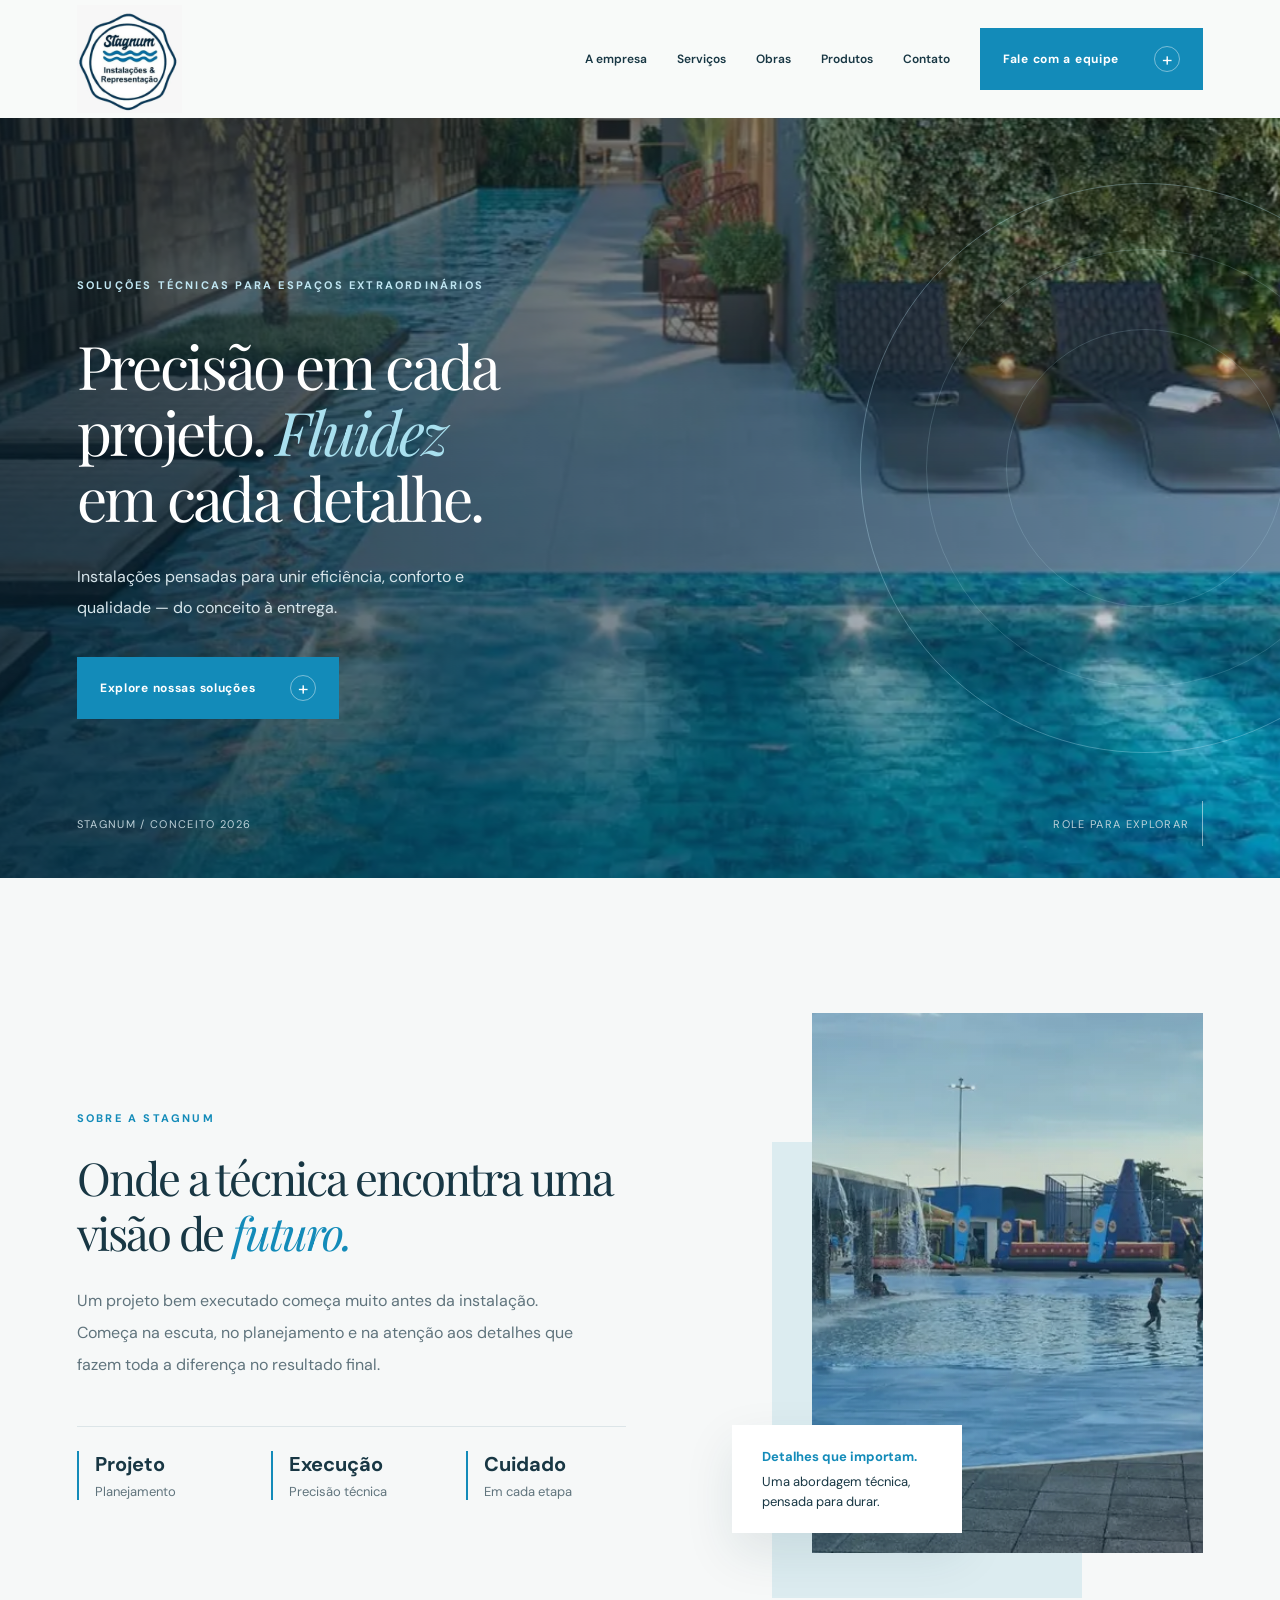
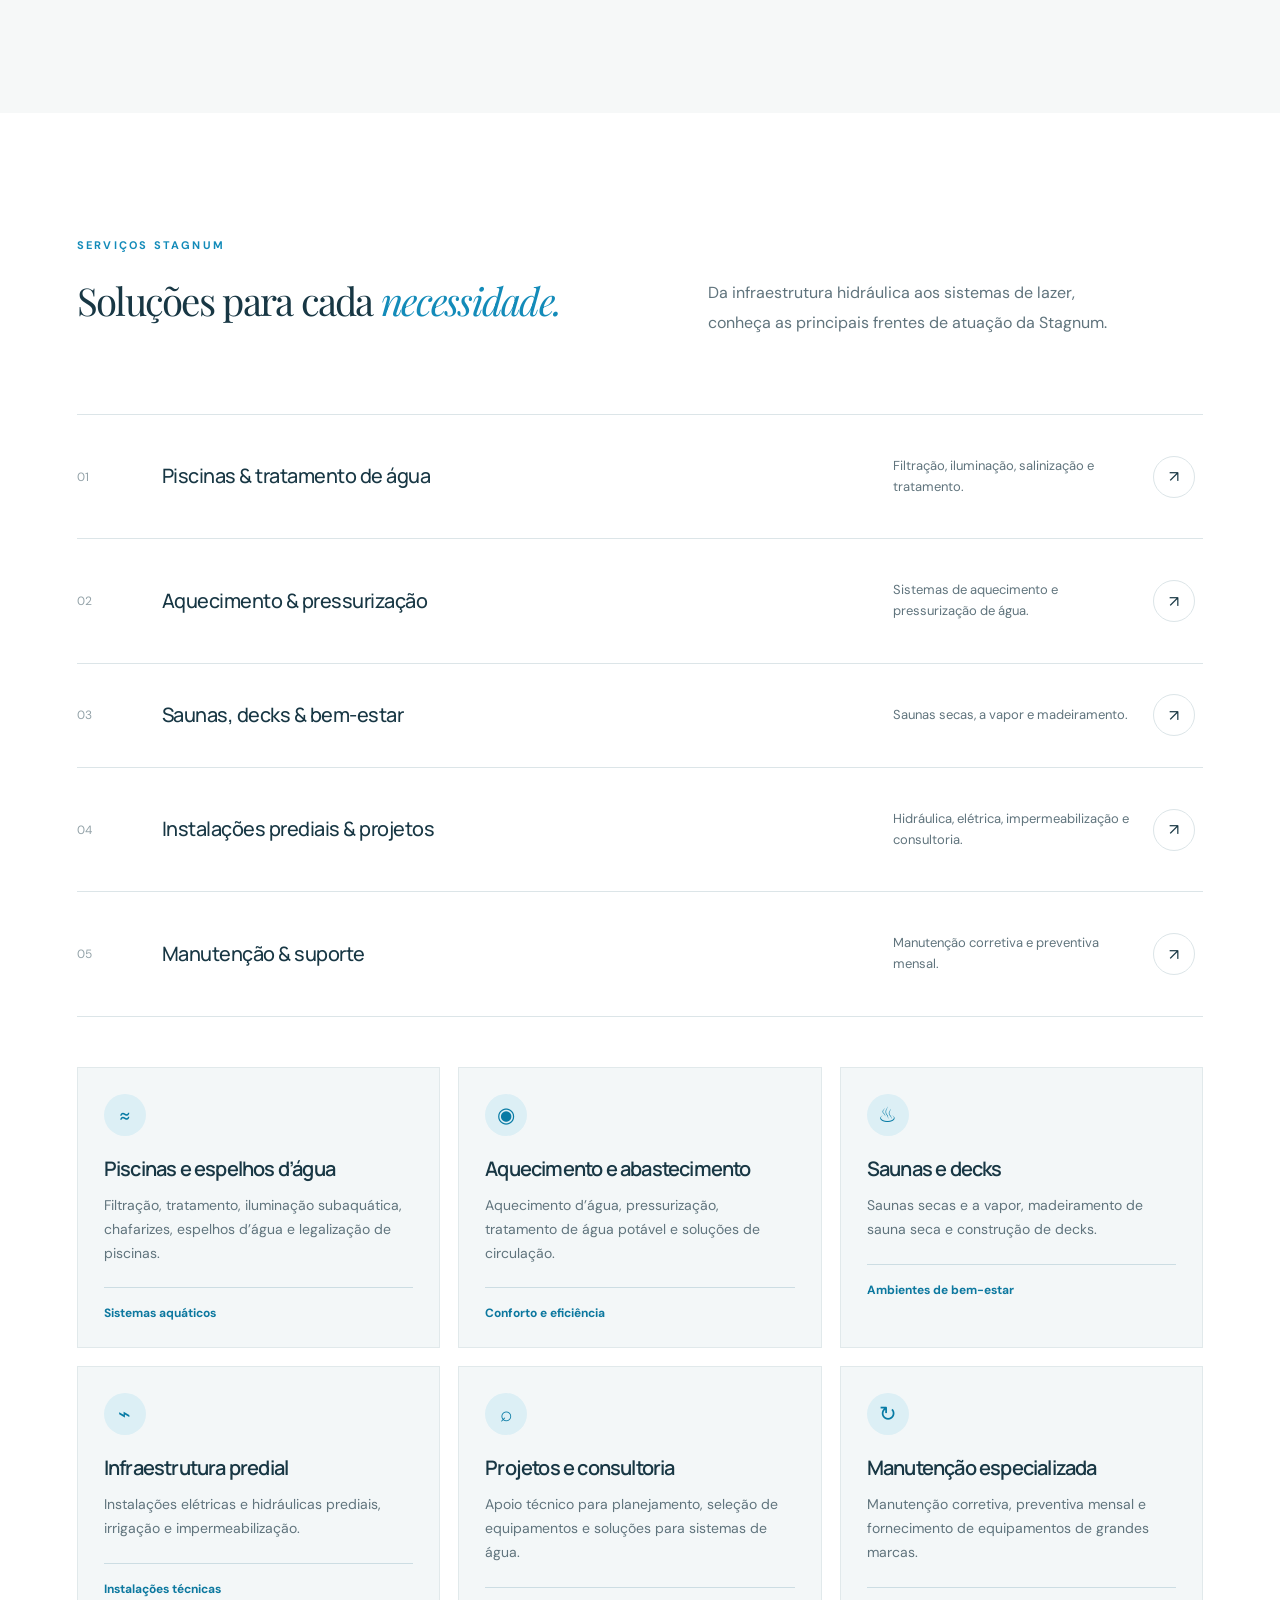
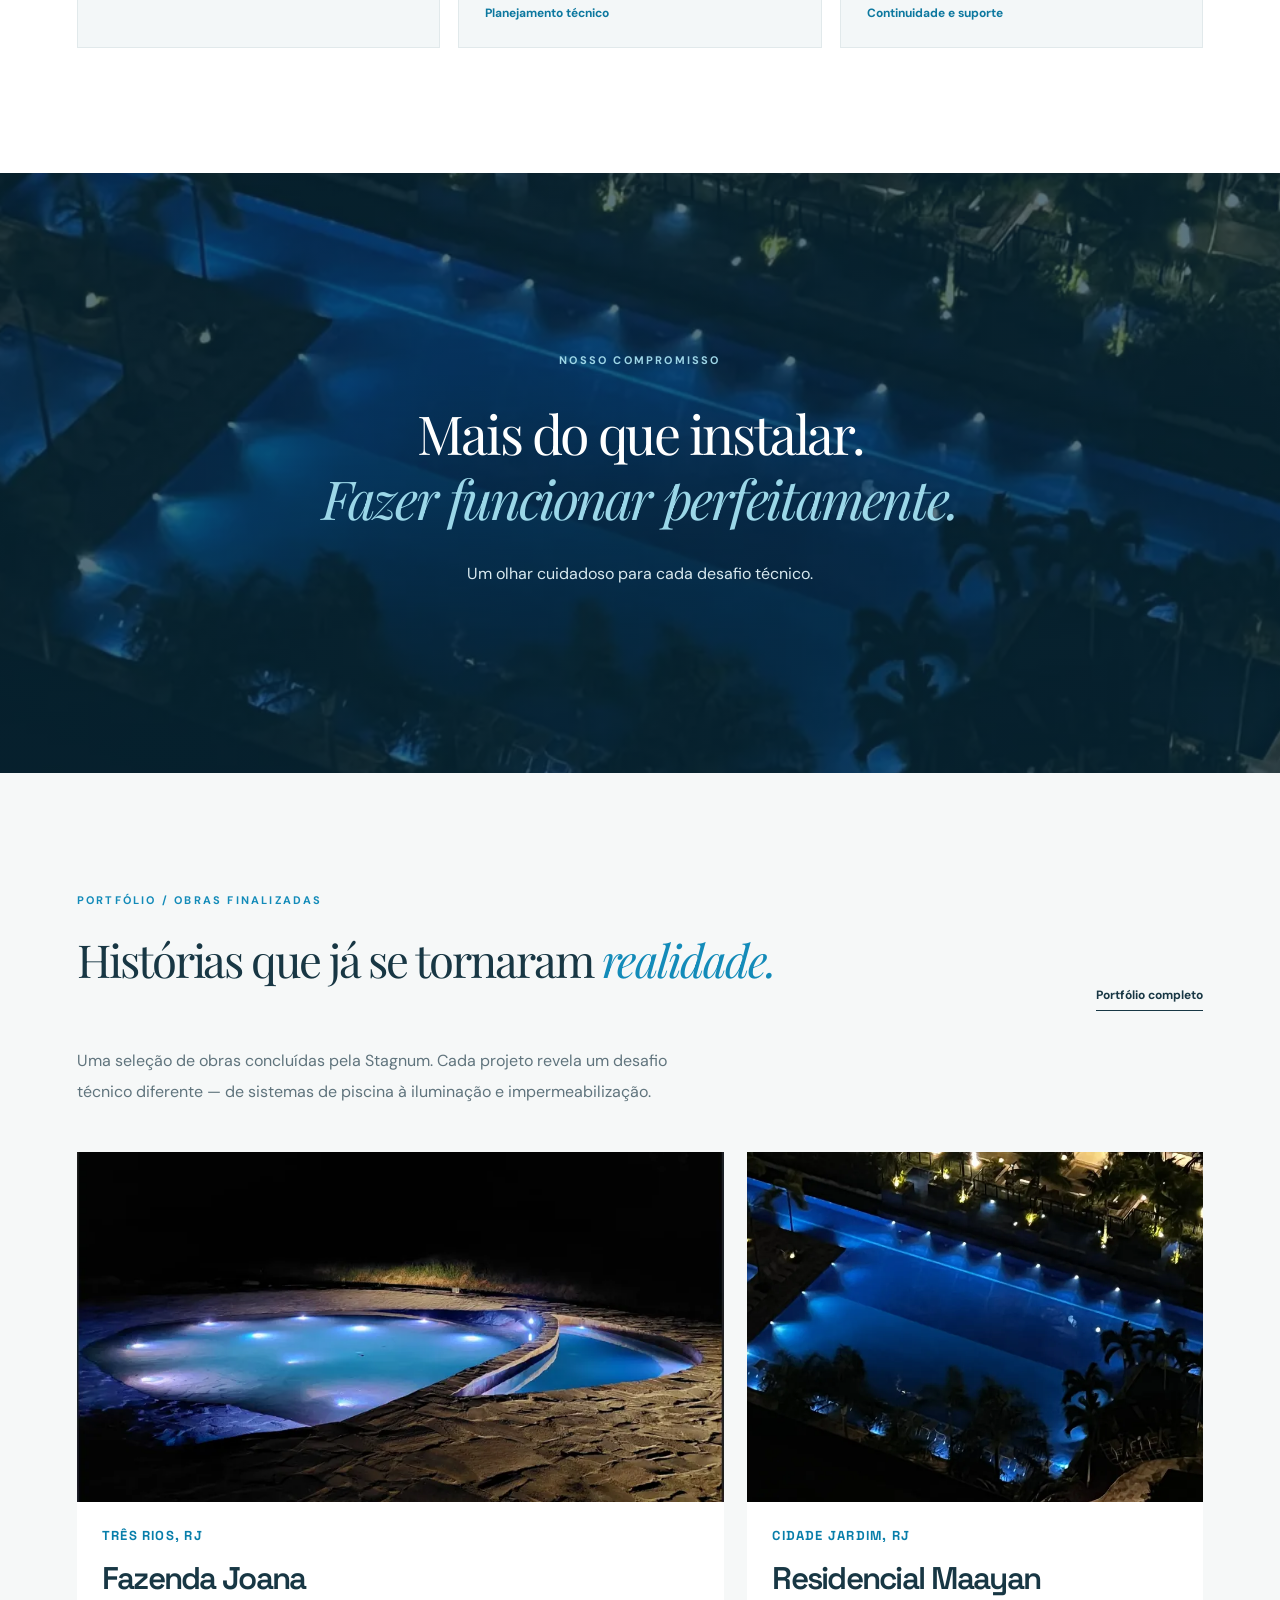
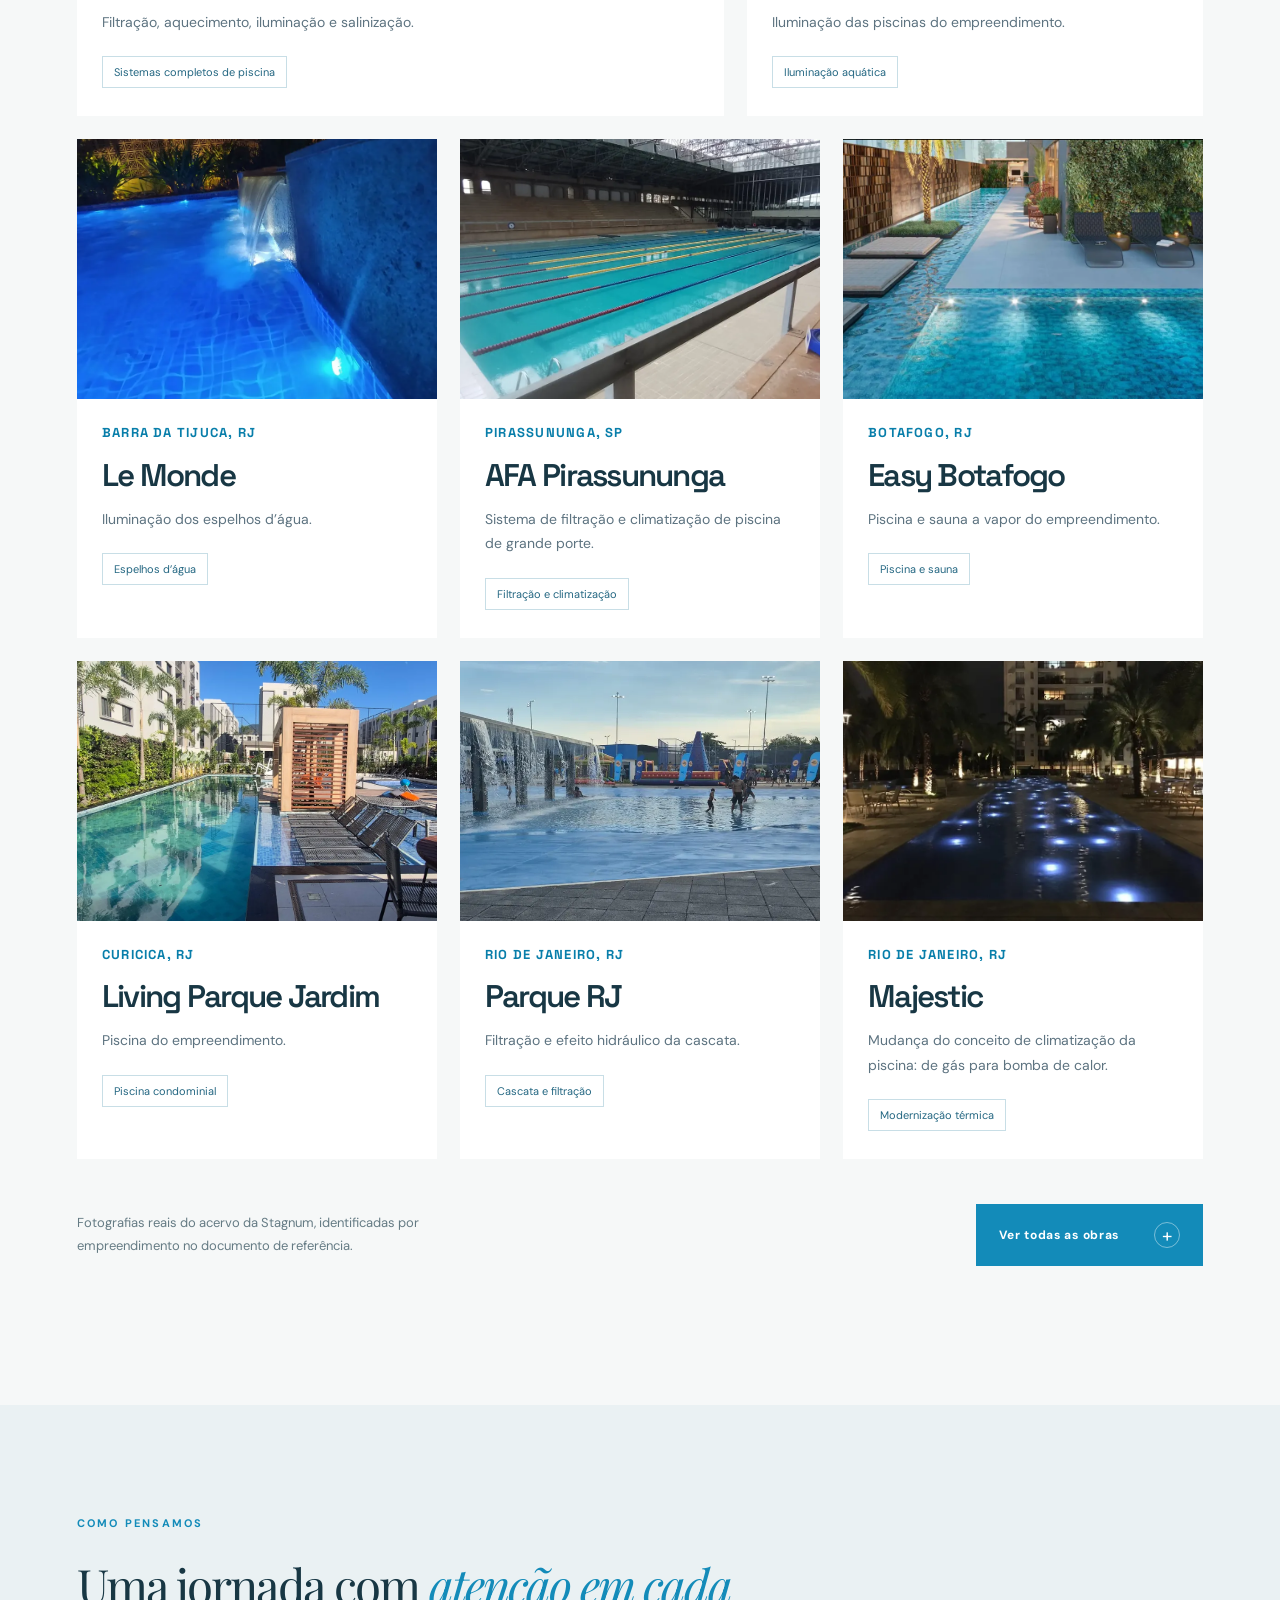
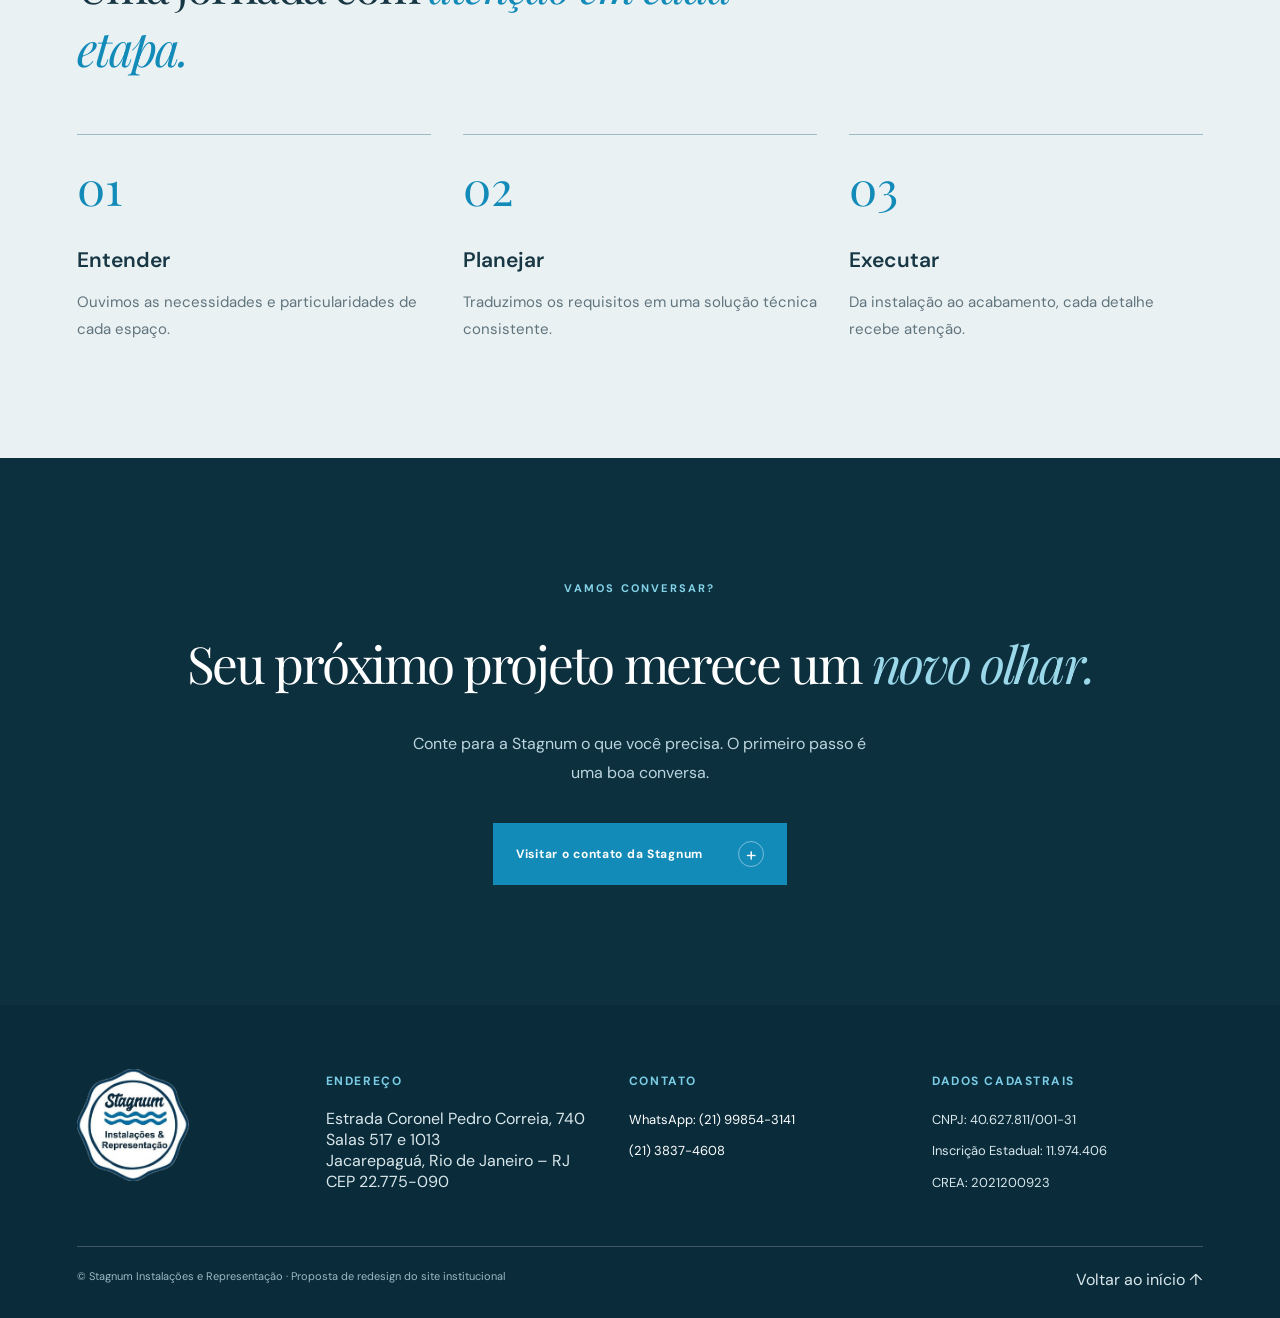
==== index.html @ 6fcf704d "chore: refresh footer styling cache" ====
<!doctype html>
<html lang="pt-BR">
<head>
<meta charset="utf-8"><meta name="viewport" content="width=device-width,initial-scale=1">
<title>Stagnum Instalações | Piscinas, Saunas e Hidráulica</title>
<meta name="description" content="Stagnum Instalações: serviços para piscinas, saunas, aquecimento, filtração, iluminação, hidráulica predial e manutenção. Conheça as obras e soluções.">
<meta name="robots" content="index,follow,max-image-preview:large,max-snippet:-1">
<meta name="theme-color" content="#0d303e">
<link rel="canonical" href="https://rvvaranda.github.io/stagnum-website/">
<link rel="alternate" hreflang="pt-BR" href="https://rvvaranda.github.io/stagnum-website/">
<meta property="og:type" content="website">
<meta property="og:locale" content="pt_BR">
<meta property="og:site_name" content="Stagnum Instalações">
<meta property="og:title" content="Stagnum Instalações | Piscinas, Saunas e Hidráulica">
<meta property="og:description" content="Projetos, instalações e manutenção para piscinas, saunas e sistemas de água. Conheça os serviços e as obras da Stagnum.">
<meta property="og:url" content="https://rvvaranda.github.io/stagnum-website/">
<meta property="og:image" content="https://rvvaranda.github.io/stagnum-website/stagnum-logo-original-branco.webp">
<meta property="og:image:alt" content="Stagnum Instalações e Representação">
<meta name="twitter:card" content="summary_large_image">
<meta name="twitter:title" content="Stagnum Instalações | Piscinas, Saunas e Hidráulica">
<meta name="twitter:description" content="Soluções para piscinas, saunas, sistemas hidráulicos e manutenção.">
<meta name="twitter:image" content="https://rvvaranda.github.io/stagnum-website/stagnum-logo-original-branco.webp">
<script type="application/ld+json">{"@context":"https://schema.org","@graph":[{"@type":"Organization","@id":"https://rvvaranda.github.io/stagnum-website/#organizacao","name":"Stagnum Instalações e Representação","url":"https://rvvaranda.github.io/stagnum-website/","logo":{"@type":"ImageObject","url":"https://rvvaranda.github.io/stagnum-website/stagnum-logo-original-branco.webp"},"telephone":["+55-21-99854-3141","+55-21-3837-4608"],"contactPoint":{"@type":"ContactPoint","telephone":"+55-21-99854-3141","contactType":"customer service","availableLanguage":"Portuguese"},"address":{"@type":"PostalAddress","streetAddress":"Estrada Coronel Pedro Correia, 740, salas 517 e 1013","addressLocality":"Rio de Janeiro","addressRegion":"RJ","postalCode":"22775-090","addressCountry":"BR"},"taxID":"40.627.811/001-31","identifier":[{"@type":"PropertyValue","name":"Inscrição Estadual","value":"11.974.406"},{"@type":"PropertyValue","name":"CREA","value":"2021200923"}]},{"@type":"WebSite","@id":"https://rvvaranda.github.io/stagnum-website/#website","url":"https://rvvaranda.github.io/stagnum-website/","name":"Stagnum Instalações","inLanguage":"pt-BR","publisher":{"@id":"https://rvvaranda.github.io/stagnum-website/#organizacao"}},{"@type":"WebPage","@id":"https://rvvaranda.github.io/stagnum-website/#pagina","url":"https://rvvaranda.github.io/stagnum-website/","name":"Stagnum Instalações | Piscinas, Saunas e Hidráulica","inLanguage":"pt-BR","isPartOf":{"@id":"https://rvvaranda.github.io/stagnum-website/#website"},"about":{"@id":"https://rvvaranda.github.io/stagnum-website/#organizacao"}}]}</script>
<link rel="preconnect" href="https://fonts.googleapis.com"><link rel="preconnect" href="https://fonts.gstatic.com" crossorigin>
<link href="https://fonts.googleapis.com/css2?family=DM+Sans:wght@400;500;600;700&family=Manrope:wght@400;500;600;700&family=Playfair+Display:ital,wght@0,400;0,500;1,400&family=Space+Grotesk:wght@400;500;600;700&display=swap" rel="stylesheet">
<style>
:root{--navy:#0d303e;--blue:#138bb9;--sky:#9ed6e7;--white:#f6f8f8;--ink:#183744;--muted:#60747d;--line:#dce5e8}*{box-sizing:border-box}html{scroll-behavior:smooth}body{margin:0;background:var(--white);color:var(--ink);font-family:'DM Sans',sans-serif}a{color:inherit;text-decoration:none}button{font:inherit}img{display:block;width:100%;object-fit:cover}.wrap{width:min(1300px,88%);margin:auto}.eyebrow{font-size:11px;letter-spacing:.2em;text-transform:uppercase;font-weight:700;color:var(--blue)}.serif{font-family:'Playfair Display',Georgia,serif;font-weight:400;letter-spacing:-.045em}.italic{font-style:italic;color:var(--blue)}.btn{display:inline-flex;align-items:center;justify-content:space-between;gap:35px;padding:18px 23px;background:var(--blue);color:white;font-size:12px;font-weight:700;letter-spacing:.06em;transition:background .3s,transform .3s;cursor:pointer}.btn:hover{background:#086991;transform:translateY(-3px)}.btn .circle{display:inline-grid;place-items:center;border:1px solid #ffffff6e;border-radius:50%;width:26px;height:26px;font-size:19px;font-weight:400}.link{font-size:12px;font-weight:700;border-bottom:1px solid currentColor;padding-bottom:7px;transition:color .2s}.link:hover{color:var(--blue)}.header{height:84px;background:#f8faf9;display:flex;align-items:center;position:relative;z-index:12}.header>.wrap{display:flex;justify-content:space-between;align-items:center}.logo{display:flex;align-items:center;gap:11px}.logo-mark{display:grid;place-items:center;border:2px solid var(--blue);color:var(--blue);width:43px;height:43px;border-radius:50%}.logotype{font-family:'Manrope',sans-serif;font-size:25px;font-weight:700;letter-spacing:-.075em;line-height:1}.logotype small{display:block;font-size:8px;font-weight:700;letter-spacing:.36em;color:var(--blue);margin-top:6px}.nav{display:flex;align-items:center;gap:30px}.nav a:not(.btn){font-size:12px;font-weight:600}.menu-toggle{display:none;background:none;border:0;font-size:27px;color:var(--navy);cursor:pointer}.hero{position:relative;min-height:760px;overflow:hidden;background:var(--navy);color:#fff;display:flex;align-items:center}.hero-image{position:absolute;inset:-10% 0;background-image:linear-gradient(90deg,rgba(6,28,41,.78) 0%,rgba(6,31,45,.53) 48%,rgba(6,31,45,.08) 100%),url('assets/obras/obra-3.webp');background-size:cover;background-position:center;will-change:transform;transform:translate3d(0,var(--parallax,0px),0) scale(1.09)}.hero-shape{position:absolute;right:-150px;top:65px;width:570px;height:570px;border:1px solid rgba(192,236,250,.31);border-radius:50%;transform:translateY(var(--shape-shift,0px));pointer-events:none}.hero-shape:before,.hero-shape:after{content:'';position:absolute;border:1px solid rgba(192,236,250,.17);border-radius:50%;inset:65px}.hero-shape:after{inset:145px}.hero-content{position:relative;z-index:2;padding:110px 0 120px}.hero .eyebrow{color:#c0e6f2}.hero h1{font-size:clamp(60px,7.5vw,124px);line-height:1.07;max-width:970px;margin:40px 0 32px}.hero h1 em{color:#a9e0ef;font-weight:400}.hero-desc{max-width:420px;color:#d7e5eb;font-size:16px;line-height:1.9;margin-bottom:34px}.hero-bottom{position:absolute;bottom:32px;left:6%;right:6%;z-index:3;display:flex;align-items:center;justify-content:space-between;color:#bdd0d8;font-size:11px;letter-spacing:.12em}.scroll-indicator{display:flex;align-items:center;gap:13px}.scroll-line{height:45px;width:1px;background:#ffffff80;position:relative;overflow:hidden}.scroll-line:after{content:'';position:absolute;background:#fff;left:0;top:-50%;width:1px;height:50%;animation:scrollpulse 2s infinite}@keyframes scrollpulse{to{top:120%}}.intro{padding:135px 0 115px}.intro-grid{display:grid;grid-template-columns:1.12fr .88fr;gap:13%;align-items:center}.intro h2,.services h2,.projects h2,.closing h2{font-size:clamp(43px,5vw,78px);line-height:1.19;margin:25px 0}.intro p{color:var(--muted);font-size:16px;line-height:2;max-width:500px}.micro-stats{display:flex;gap:35px;margin-top:45px;padding-top:24px;border-top:1px solid var(--line)}.micro-stats div{flex:1;border-left:2px solid var(--blue);padding-left:16px;font-size:13px;color:var(--muted)}.micro-stats strong{display:block;color:var(--ink);font-size:20px;margin-bottom:6px}.image-composition{position:relative;padding:0 0 45px 40px}.image-composition img{height:540px}.image-composition:after{content:'';position:absolute;z-index:-1;background:#dcecf0;left:0;bottom:0;width:72%;height:78%}.image-note{position:absolute;bottom:65px;left:-40px;background:#fff;padding:22px 30px;box-shadow:0 20px 50px #1239481a;font-size:13px;max-width:230px;line-height:1.5}.image-note b{color:var(--blue);display:block;margin-bottom:6px}.services{background:#fff;padding:125px 0}.services-top{display:grid;grid-template-columns:1fr 1fr;gap:12%;align-items:end;margin-bottom:65px}.services-top p{max-width:400px;color:var(--muted);line-height:1.9;font-size:16px;margin:0 0 10px}.service-row{display:grid;grid-template-columns:65px 1fr 240px 50px;align-items:center;gap:20px;padding:28px 0;border-top:1px solid var(--line);position:relative;transition:padding .35s,color .35s}.service-row:last-child{border-bottom:1px solid var(--line)}.service-row:hover{padding-left:20px;color:var(--blue)}.service-row .index{color:#93a2a8;font-size:12px}.service-row h3{font-family:'Manrope',sans-serif;font-size:clamp(20px,2.5vw,37px);font-weight:500;letter-spacing:-.045em;margin:0}.service-row p{font-size:13px;color:var(--muted);line-height:1.6}.service-row .arrow{display:grid;place-items:center;width:42px;height:42px;border:1px solid var(--line);border-radius:50%;transition:background .3s,color .3s,transform .3s}.service-row:hover .arrow{background:var(--blue);color:#fff;transform:rotate(45deg)}.statement{height:600px;position:relative;display:grid;place-items:center;overflow:hidden;background:#123746;color:#fff;text-align:center}.statement-bg{position:absolute;inset:-12% 0;background:linear-gradient(#082d40a6,#082d40b2),url('assets/obras/obra-7.webp') center /cover;transform:translateY(var(--statement-shift,0px)) scale(1.12)}.statement-content{position:relative;padding:30px;width:min(850px,90%)}.statement .eyebrow{color:var(--sky)}.statement h2{font-size:clamp(45px,5.7vw,80px);line-height:1.2;margin:30px 0}.statement h2 em{color:#9bd7e8}.statement p{color:#d8e9ef;line-height:1.8}.projects{padding:120px 0 135px}.projects-heading{display:flex;justify-content:space-between;align-items:end;gap:30px;margin-bottom:45px}.project-grid{display:grid;grid-template-columns:1.2fr .8fr;gap:35px}.project-card{position:relative;overflow:hidden;cursor:pointer}.project-card:first-child{grid-row:span 2}.project-card .photo-wrap{overflow:hidden;background:#ccdade}.project-card img{height:260px;transition:transform .8s cubic-bezier(.2,.65,.15,1)}.project-card:first-child img{height:630px}.project-card:hover img{transform:scale(1.065)}.project-card .project-info{display:flex;align-items:baseline;justify-content:space-between;gap:14px;padding:17px 0}.project-card h3{font-weight:600;font-size:19px;letter-spacing:-.02em;margin:0}.project-card span{font-size:12px;color:var(--muted)}.disclaimer{font-size:12px;color:var(--muted);margin-top:30px}.process{padding:100px 0;background:#eaf1f3}.process h2{font-size:clamp(38px,4.5vw,65px);max-width:750px;margin:23px 0 55px}.steps{display:grid;grid-template-columns:repeat(3,1fr);gap:32px}.step{border-top:1px solid #9dbbc7;padding-top:20px}.step .number{font-family:'Playfair Display',serif;font-size:47px;color:var(--blue)}.step h3{font-weight:600;font-size:21px;margin:28px 0 14px}.step p{font-size:15px;line-height:1.8;color:var(--muted)}.closing{background:var(--navy);color:#fff;padding:120px 0;text-align:center}.closing .eyebrow{color:#83d4e9}.closing h2{max-width:920px;margin:30px auto 35px}.closing h2 em{color:#9bd8ea}.closing p{color:#bcd5df;line-height:1.85;margin:0 auto 35px;max-width:460px}.footer{background:#092633;padding:35px 0;color:#b5c9d2}.footer .wrap{display:flex;align-items:center;justify-content:space-between;gap:24px}.footer .logotype{color:white}.footer p{font-size:12px}.reveal{opacity:0;transform:translateY(36px);transition:opacity .8s cubic-bezier(.2,.7,.2,1),transform .8s cubic-bezier(.2,.7,.2,1)}.reveal.visible{opacity:1;transform:translateY(0)}.reveal.delay{transition-delay:.16s}.progress{position:fixed;top:0;left:0;height:3px;width:0;background:#39b9df;z-index:100;pointer-events:none}.mobile-banner{display:none}@media(max-width:900px){.nav{gap:14px}.nav a:not(.btn){display:none}.intro-grid{gap:6%}.service-row{grid-template-columns:45px 1fr 45px}.service-row p{display:none}.project-grid{gap:22px}}@media(max-width:650px){.wrap{width:88%}.header{height:72px}.nav{display:none;position:absolute;top:72px;left:0;right:0;background:#f8faf9;padding:25px 6%;box-shadow:0 20px 30px #122d3e20;flex-direction:column;align-items:stretch}.nav.open{display:flex}.nav a:not(.btn){display:block;font-size:16px}.menu-toggle{display:block}.logotype{font-size:23px}.logo-mark{height:38px;width:38px}.hero{min-height:710px}.hero-image{background-position:50% 65%}.hero h1{font-size:clamp(54px,12vw,80px);margin:30px 0}.hero-desc{font-size:15px;max-width:340px}.hero-shape{width:350px;height:350px;right:-210px;top:130px}.hero-bottom{bottom:20px}.hero-bottom>span{display:none}.intro,.services,.projects{padding:76px 0}.intro-grid,.services-top,.project-grid{grid-template-columns:1fr;gap:35px}.intro h2,.services h2,.projects h2,.closing h2{font-size:clamp(41px,10vw,57px)}.intro p,.services-top p{font-size:15px}.image-composition{padding-left:22px;margin-top:25px}.image-composition img{height:370px}.image-note{left:-12px;bottom:50px}.micro-stats{gap:10px}.micro-stats div{font-size:11px;padding-left:9px}.micro-stats strong{font-size:15px}.services-top{margin-bottom:35px}.service-row{padding:26px 0;gap:10px;grid-template-columns:28px 1fr 38px}.service-row h3{font-size:22px}.statement{height:520px}.statement h2{font-size:47px}.project-card:first-child{grid-row:auto}.project-card:first-child img,.project-card img{height:300px}.projects-heading{align-items:start}.projects-heading .link{display:none}.steps{grid-template-columns:1fr;gap:22px}.process{padding:80px 0}.step h3{margin:10px 0}.closing{padding:90px 0}.footer .wrap{align-items:start;flex-direction:column}.disclaimer{line-height:1.6}}@media(prefers-reduced-motion:reduce){html{scroll-behavior:auto}*,*:before,*:after{animation-duration:.01ms!important;transition-duration:.01ms!important}.reveal{opacity:1;transform:none}.hero-image,.statement-bg,.hero-shape{transform:none!important}}
/* Real-project showcase and service taxonomy */
.catalog{margin-top:50px;display:grid;grid-template-columns:repeat(3,minmax(0,1fr));gap:18px}.catalog-card{background:#f3f7f8;border:1px solid #e1e9eb;padding:26px;transition:background .3s,transform .35s,border-color .3s}.catalog-card:hover{background:#e9f4f7;border-color:#a4d0dd;transform:translateY(-5px)}.catalog-card .catalog-icon{display:flex;align-items:center;justify-content:center;width:42px;height:42px;background:#dceff5;color:#087ba5;border-radius:50%;font-size:21px;margin-bottom:20px}.catalog-card h3{font-family:Manrope,sans-serif;font-size:20px;font-weight:600;letter-spacing:-.04em;line-height:1.3;margin:0 0 12px}.catalog-card p{color:#60747d;font-size:14px;line-height:1.7;margin:0}.catalog-card .catalog-meta{margin-top:22px;padding-top:17px;border-top:1px solid #ccdde3;color:#0c789f;font-size:12px;font-weight:700}.workgrid{display:grid;grid-template-columns:repeat(12,1fr);gap:23px}.work{grid-column:span 4;background:white;overflow:hidden;position:relative;transition:transform .4s,box-shadow .4s}.work:first-child{grid-column:span 7}.work:nth-child(2){grid-column:span 5}.work:hover{transform:translateY(-7px);box-shadow:0 18px 45px #0b344017}.work-image{height:260px;overflow:hidden;position:relative;background:#d4e4e8}.work:first-child .work-image,.work:nth-child(2) .work-image{height:350px}.work-image img{width:100%;height:100%;object-fit:cover;transition:transform .8s cubic-bezier(.2,.65,.15,1)}.work:hover .work-image img{transform:scale(1.07)}.work-image .illustrative{position:absolute;bottom:13px;left:15px;padding:7px 10px;background:#0b3545bf;color:white;font-size:10px;letter-spacing:.08em;text-transform:uppercase}.work-info{padding:25px 25px 28px}.work-location{display:flex;align-items:center;gap:8px;color:#188ab5;text-transform:uppercase;letter-spacing:.1em;font-size:11px;font-weight:700}.work-info h3{font-family:Manrope,sans-serif;font-weight:600;font-size:clamp(19px,2vw,28px);letter-spacing:-.05em;margin:13px 0}.work-info p{font-size:14px;line-height:1.75;color:#5d7380;margin:0}.work-type{display:inline-block;margin-top:22px;font-size:11px;border:1px solid #c8dee6;padding:8px 11px;color:#246782}.work-actions{display:flex;justify-content:space-between;align-items:center;gap:20px;margin-top:40px}.work-actions p{max-width:420px;font-size:13px;line-height:1.7;color:#657b84}.work-actions .btn{white-space:nowrap}.work-intro{margin:-10px 0 45px;font-size:16px;color:var(--muted);max-width:640px;line-height:1.9}@media(max-width:850px){.catalog{grid-template-columns:repeat(2,1fr)}.work:first-child,.work:nth-child(2),.work{grid-column:span 6}.work:first-child .work-image,.work:nth-child(2) .work-image{height:260px}}@media(max-width:650px){.catalog{grid-template-columns:1fr;gap:12px;margin-top:32px}.catalog-card{padding:24px}.workgrid{gap:18px}.work:first-child,.work:nth-child(2),.work{grid-column:span 12}.work-image,.work:first-child .work-image,.work:nth-child(2) .work-image{height:250px}.work-info{padding:22px}.work-actions{align-items:stretch;flex-direction:column}.work-actions .btn{white-space:normal}}
.work-info h3{font-family:'Space Grotesk',sans-serif;font-size:clamp(24px,2.45vw,34px);font-weight:600;letter-spacing:-.055em;line-height:1.15;margin:15px 0 14px}
.work-info .work-location{font-family:'Space Grotesk',sans-serif;font-size:13px;font-weight:700;letter-spacing:.095em;line-height:1.35;color:#087eaa;text-transform:uppercase}
@media(max-width:650px){.work-info h3{font-size:27px}.work-info .work-location{font-size:12px}}
.brand-logo{display:block;width:245px;height:auto;max-height:66px;object-fit:contain;object-position:left center}.footer .brand-logo{width:225px;filter:brightness(0) invert(1);opacity:.94}@media(max-width:650px){.brand-logo{width:205px;max-height:58px}.footer .brand-logo{width:205px}}

/* Escala tipografica desktop: mantem o mobile intacto */
@media (min-width:768px){
.hero h1{font-size:clamp(54px,4.7vw,80px);line-height:1.1}
.intro h2,.services h2,.projects h2{font-size:clamp(38px,3.55vw,54px);line-height:1.2}
.services h2{font-size:clamp(34px,3vw,45px);line-height:1.22}
.service-row h3{font-size:clamp(19px,1.55vw,24px);line-height:1.35;letter-spacing:-.025em}
.closing h2{font-size:clamp(42px,4vw,62px)}
.statement h2{font-size:clamp(40px,4.2vw,60px)}
.process h2{font-size:clamp(38px,3.7vw,54px)}
}
</style>
<link rel="stylesheet" href="site-institucional.css?v=5">
</head><body>
<div class="progress" id="progress"></div>
<header class="header"><div class="wrap"><a href="#inicio" class="logo" aria-label="Stagnum início"><img class="brand-logo" src="stagnum-logo-original-branco.webp" alt="Logo original Stagnum Instalações e Representação" width="245" height="82"></a><nav class="nav" id="menu"><a href="#empresa">A empresa</a><a href="servicos.html">Serviços</a><a href="obras.html">Obras</a><a href="produtos.html">Produtos</a><a href="#contato">Contato</a><a href="#contato" class="btn">Fale com a equipe <span class="circle">+</span></a></nav><button class="menu-toggle" aria-controls="menu" aria-expanded="false" aria-label="Abrir menu" id="menu-toggle">☰</button></div></header>
<main>
<section class="hero" id="inicio"><div class="hero-image" id="hero-image"></div><div class="hero-shape" id="hero-shape"></div><div class="wrap hero-content"><p class="eyebrow reveal">Soluções técnicas para espaços extraordinários</p><h1 class="serif reveal delay">Precisão em cada<br>projeto. <em>Fluidez</em><br>em cada detalhe.</h1><p class="hero-desc reveal">Instalações pensadas para unir eficiência, conforto e qualidade — do conceito à entrega.</p><a href="servicos.html" class="btn reveal delay">Explore nossas soluções <span class="circle">+</span></a></div><div class="hero-bottom"><span>STAGNUM / CONCEITO 2026</span><div class="scroll-indicator">ROLE PARA EXPLORAR <span class="scroll-line"></span></div></div></section>
<section id="empresa" class="intro"><div class="wrap intro-grid"><div><div class="eyebrow reveal">Sobre a Stagnum</div><h2 class="serif reveal">Onde a técnica encontra uma visão de <span class="italic">futuro.</span></h2><p class="reveal">Um projeto bem executado começa muito antes da instalação. Começa na escuta, no planejamento e na atenção aos detalhes que fazem toda a diferença no resultado final.</p><div class="micro-stats reveal"><div><strong>Projeto</strong>Planejamento</div><div><strong>Execução</strong>Precisão técnica</div><div><strong>Cuidado</strong>Em cada etapa</div></div></div><div class="image-composition reveal"><img src="assets/obras/obra-14.webp" alt="Cascata e efeitos hidráulicos do Parque São Gonçalo, RJ — acervo Stagnum" loading="lazy"><div class="image-note"><b>Detalhes que importam.</b>Uma abordagem técnica, pensada para durar.</div></div></div></section>
<section id="solucoes" class="services"><div class="wrap"><div class="services-top"><div><div class="eyebrow reveal">Serviços Stagnum</div><h2 class="serif reveal">Soluções para cada <span class="italic">necessidade.</span></h2></div><p class="reveal">Da infraestrutura hidráulica aos sistemas de lazer, conheça as principais frentes de atuação da Stagnum.</p></div><div class="service-list"><a href="#servicos-detalhes" class="service-row reveal"><span class="index">01</span><h3>Piscinas & tratamento de água</h3><p>Filtração, iluminação, salinização e tratamento.</p><span class="arrow">↗</span></a><a href="#servicos-detalhes" class="service-row reveal"><span class="index">02</span><h3>Aquecimento & pressurização</h3><p>Sistemas de aquecimento e pressurização de água.</p><span class="arrow">↗</span></a><a href="#servicos-detalhes" class="service-row reveal"><span class="index">03</span><h3>Saunas, decks & bem-estar</h3><p>Saunas secas, a vapor e madeiramento.</p><span class="arrow">↗</span></a><a href="#servicos-detalhes" class="service-row reveal"><span class="index">04</span><h3>Instalações prediais & projetos</h3><p>Hidráulica, elétrica, impermeabilização e consultoria.</p><span class="arrow">↗</span></a><a href="#servicos-detalhes" class="service-row reveal"><span class="index">05</span><h3>Manutenção & suporte</h3><p>Manutenção corretiva e preventiva mensal.</p><span class="arrow">↗</span></a></div><div class="catalog" id="servicos-detalhes"><article class="catalog-card reveal"><div class="catalog-icon">≈</div><h3>Piscinas e espelhos d’água</h3><p>Filtração, tratamento, iluminação subaquática, chafarizes, espelhos d’água e legalização de piscinas.</p><div class="catalog-meta">Sistemas aquáticos</div></article><article class="catalog-card reveal delay"><div class="catalog-icon">◉</div><h3>Aquecimento e abastecimento</h3><p>Aquecimento d’água, pressurização, tratamento de água potável e soluções de circulação.</p><div class="catalog-meta">Conforto e eficiência</div></article><article class="catalog-card reveal"><div class="catalog-icon">♨</div><h3>Saunas e decks</h3><p>Saunas secas e a vapor, madeiramento de sauna seca e construção de decks.</p><div class="catalog-meta">Ambientes de bem-estar</div></article><article class="catalog-card reveal delay"><div class="catalog-icon">⌁</div><h3>Infraestrutura predial</h3><p>Instalações elétricas e hidráulicas prediais, irrigação e impermeabilização.</p><div class="catalog-meta">Instalações técnicas</div></article><article class="catalog-card reveal"><div class="catalog-icon">⌕</div><h3>Projetos e consultoria</h3><p>Apoio técnico para planejamento, seleção de equipamentos e soluções para sistemas de água.</p><div class="catalog-meta">Planejamento técnico</div></article><article class="catalog-card reveal delay"><div class="catalog-icon">↻</div><h3>Manutenção especializada</h3><p>Manutenção corretiva, preventiva mensal e fornecimento de equipamentos de grandes marcas.</p><div class="catalog-meta">Continuidade e suporte</div></article></div></div></section>
<section class="statement"><div class="statement-bg" id="statement-bg"></div><div class="statement-content"><p class="eyebrow reveal">Nosso compromisso</p><h2 class="serif reveal">Mais do que instalar.<br><em>Fazer funcionar perfeitamente.</em></h2><p class="reveal">Um olhar cuidadoso para cada desafio técnico.</p></div></section>
<section id="projetos" class="projects"><div class="wrap"><div class="projects-heading"><div><div class="eyebrow reveal">Portfólio / Obras finalizadas</div><h2 class="serif reveal">Histórias que já se tornaram <span class="italic">realidade.</span></h2></div><a class="link" target="_blank" rel="noopener" href="obras.html">Portfólio completo</a></div><p class="work-intro reveal">Uma seleção de obras concluídas pela Stagnum. Cada projeto revela um desafio técnico diferente — de sistemas de piscina à iluminação e impermeabilização.</p><div class="workgrid"><article class="work reveal"><div class="work-image"><img src="assets/obras/obra-10.webp" alt="Registro do acervo Stagnum: Fazenda Joana" loading="lazy"></div><div class="work-info"><span class="work-location">Três Rios, RJ</span><h3>Fazenda Joana</h3><p>Filtração, aquecimento, iluminação e salinização.</p><span class="work-type">Sistemas completos de piscina</span></div></article><article class="work reveal delay"><div class="work-image"><img src="assets/obras/obra-7.webp" alt="Registro do acervo Stagnum: Residencial Maayan" loading="lazy"></div><div class="work-info"><span class="work-location">Cidade Jardim, RJ</span><h3>Residencial Maayan</h3><p>Iluminação das piscinas do empreendimento.</p><span class="work-type">Iluminação aquática</span></div></article><article class="work reveal"><div class="work-image"><img src="assets/obras/obra-20.webp" alt="Registro do acervo Stagnum: Le Monde" loading="lazy"></div><div class="work-info"><span class="work-location">Barra da Tijuca, RJ</span><h3>Le Monde</h3><p>Iluminação dos espelhos d’água.</p><span class="work-type">Espelhos d’água</span></div></article><article class="work reveal delay"><div class="work-image"><img src="assets/obras/obra-1.webp" alt="Registro do acervo Stagnum: AFA Pirassununga" loading="lazy"></div><div class="work-info"><span class="work-location">Pirassununga, SP</span><h3>AFA Pirassununga</h3><p>Sistema de filtração e climatização de piscina de grande porte.</p><span class="work-type">Filtração e climatização</span></div></article><article class="work reveal"><div class="work-image"><img src="assets/obras/obra-3.webp" alt="Registro do acervo Stagnum: Easy Botafogo" loading="lazy"></div><div class="work-info"><span class="work-location">Botafogo, RJ</span><h3>Easy Botafogo</h3><p>Piscina e sauna a vapor do empreendimento.</p><span class="work-type">Piscina e sauna</span></div></article><article class="work reveal delay"><div class="work-image"><img src="assets/obras/obra-9.webp" alt="Registro do acervo Stagnum: Living Parque Jardim" loading="lazy"></div><div class="work-info"><span class="work-location">Curicica, RJ</span><h3>Living Parque Jardim</h3><p>Piscina do empreendimento.</p><span class="work-type">Piscina condominial</span></div></article><article class="work reveal"><div class="work-image"><img src="assets/obras/obra-14.webp" alt="Registro do acervo Stagnum: Parque RJ" loading="lazy"></div><div class="work-info"><span class="work-location">Rio de Janeiro, RJ</span><h3>Parque RJ</h3><p>Filtração e efeito hidráulico da cascata.</p><span class="work-type">Cascata e filtração</span></div></article><article class="work reveal delay"><div class="work-image"><img src="assets/obras/obra-8.webp" alt="Registro do acervo Stagnum: Majestic" loading="lazy"></div><div class="work-info"><span class="work-location">Rio de Janeiro, RJ</span><h3>Majestic</h3><p>Mudança do conceito de climatização da piscina: de gás para bomba de calor.</p><span class="work-type">Modernização térmica</span></div></article></div><div class="work-actions"><p>Fotografias reais do acervo da Stagnum, identificadas por empreendimento no documento de referência.</p><a class="btn" href="obras.html" target="_blank" rel="noopener">Ver todas as obras <span class="circle">+</span></a></div></div></section>
<section class="process"><div class="wrap"><p class="eyebrow reveal">Como pensamos</p><h2 class="serif reveal">Uma jornada com <span class="italic">atenção em cada etapa.</span></h2><div class="steps"><article class="step reveal"><span class="number">01</span><h3>Entender</h3><p>Ouvimos as necessidades e particularidades de cada espaço.</p></article><article class="step reveal delay"><span class="number">02</span><h3>Planejar</h3><p>Traduzimos os requisitos em uma solução técnica consistente.</p></article><article class="step reveal delay"><span class="number">03</span><h3>Executar</h3><p>Da instalação ao acabamento, cada detalhe recebe atenção.</p></article></div></div></section>
<section id="contato" class="closing"><div class="wrap"><p class="eyebrow reveal">Vamos conversar?</p><h2 class="serif reveal">Seu próximo projeto merece um <em>novo olhar.</em></h2><p class="reveal">Conte para a Stagnum o que você precisa. O primeiro passo é uma boa conversa.</p><a class="btn reveal delay" href="https://stagnuminstalacoes.com.br" target="_blank" rel="noopener">Visitar o contato da Stagnum <span class="circle">+</span></a></div></section>
</main><footer class="footer"><div class="wrap"><a href="#inicio" aria-label="Stagnum, voltar ao início"><img src="stagnum-logo-transparente.webp" alt="Logo original Stagnum Instalações e Representação" width="112" height="112"></a><div class="footer-column"><h2>Endereço</h2><p><address style="font-style:normal">Estrada Coronel Pedro Correia, 740<br>Salas 517 e 1013<br>Jacarepaguá, Rio de Janeiro – RJ<br>CEP 22.775-090</address></p></div><div class="footer-column"><h2>Contato</h2><p><a href="https://wa.me/5521998543141" target="_blank" rel="noopener">WhatsApp: (21) 99854-3141</a></p><p><a href="tel:+552138374608">(21) 3837-4608</a></p></div><div class="footer-column"><h2>Dados cadastrais</h2><p>CNPJ: 40.627.811/001-31</p><p>Inscrição Estadual: 11.974.406</p><p>CREA: 2021200923</p></div><div class="footer-end"><p>© Stagnum Instalações e Representação · Proposta de redesign do site institucional</p><a href="index.html">Voltar ao início ↑</a></div></div></footer>
<script>
(()=>{const m=document.getElementById('menu'),t=document.getElementById('menu-toggle');t.addEventListener('click',()=>{const open=m.classList.toggle('open');t.setAttribute('aria-expanded',open);t.textContent=open?'×':'☰'});m.querySelectorAll('a').forEach(a=>a.addEventListener('click',()=>{m.classList.remove('open');t.setAttribute('aria-expanded','false');t.textContent='☰'}));const reduced=window.matchMedia('(prefers-reduced-motion: reduce)');const elements=document.querySelectorAll('.reveal');if('IntersectionObserver'in window&&!reduced.matches){const o=new IntersectionObserver(items=>{items.forEach(e=>{if(e.isIntersecting){e.target.classList.add('visible');o.unobserve(e.target)}})},{threshold:.1,rootMargin:'0px 0px -25px 0px'});elements.forEach(e=>o.observe(e))}else elements.forEach(e=>e.classList.add('visible'));const hero=document.getElementById('hero-image'),shape=document.getElementById('hero-shape'),statement=document.getElementById('statement-bg'),progress=document.getElementById('progress');let scheduled=false;function update(){const y=window.scrollY,max=document.documentElement.scrollHeight-innerHeight;progress.style.width=(max>0?Math.min(100,y/max*100):0)+'%';if(!reduced.matches){const mobile=innerWidth<700;const depth=mobile?.11:.24;hero.style.setProperty('--parallax',Math.min(420,y)*depth+'px');shape.style.setProperty('--shape-shift',Math.min(500,y)*-.12+'px');const rect=statement.parentElement.getBoundingClientRect();if(rect.top<innerHeight&&rect.bottom>0){statement.style.setProperty('--statement-shift',((innerHeight/2-rect.top-rect.height/2)*.09)+'px')}}scheduled=false}window.addEventListener('scroll',()=>{if(!scheduled){requestAnimationFrame(update);scheduled=true}},{passive:true});window.addEventListener('resize',update,{passive:true});update()})();
</script>
</body></html>
---- site-institucional.css ----
/* Identidade original e rodapé institucional compartilhado */
.header,.site-header{min-height:118px}
.brand-logo,.site-header .wrap>a>img{width:108px!important;height:108px!important;max-height:none!important;object-fit:contain;filter:none!important}
.footer .brand-logo,.site-footer .wrap>a>img{display:block;width:44px!important;height:auto!important;max-width:44px!important;max-height:none!important;aspect-ratio:auto;object-fit:contain!important;object-position:center;filter:none!important;opacity:1;background:transparent;border:0;border-radius:0}.footer .wrap>a,.site-footer .wrap>a{display:inline-flex;align-items:flex-start;width:max-content;overflow:visible}
.footer,.site-footer{background:#092b3a;color:#d9e7eb;padding:64px 0 28px}
.footer .wrap,.site-footer .wrap{display:grid;grid-template-columns:minmax(150px,.8fr) repeat(3,minmax(170px,1fr));gap:32px;align-items:start}
.footer .footer-column,.site-footer .footer-column{min-width:0}
.footer .footer-column h2,.site-footer .footer-column h2{font:700 12px/1.4 'DM Sans',sans-serif;letter-spacing:.13em;text-transform:uppercase;color:#7bcce5;margin:4px 0 18px}
.footer .footer-column p,.site-footer .footer-column p{font:400 13px/1.8 'DM Sans',sans-serif;color:#d9e7eb;margin:0 0 8px}
.footer .footer-column a,.site-footer .footer-column a{color:#fff;text-decoration:none}
.footer .footer-column a:hover,.site-footer .footer-column a:hover{text-decoration:underline;text-underline-offset:3px}
.footer .footer-end,.site-footer .footer-end{grid-column:1/-1;display:flex;gap:20px;justify-content:space-between;border-top:1px solid #ffffff35;padding-top:22px;margin-top:12px}
.footer .footer-end p,.site-footer .footer-end p{font-size:11px;color:#9cb9c4;margin:0}
@media(max-width:920px){.footer .wrap,.site-footer .wrap{grid-template-columns:repeat(2,minmax(0,1fr))}}
@media(max-width:650px){.header,.site-header{min-height:108px}.brand-logo,.site-header .wrap>a>img{width:94px!important;height:94px!important}.footer,.site-footer{padding:40px 0 24px}.footer .wrap,.site-footer .wrap{grid-template-columns:1fr 1fr;gap:22px 18px}.footer .footer-column:first-of-type,.site-footer .footer-column:first-of-type{grid-column:span 2}.footer .footer-end,.site-footer .footer-end{display:block}.footer .footer-end a,.site-footer .footer-end a{display:inline-block;margin-top:12px}}

/* Fotografia da seção Sobre: tratamento azul discreto, sem cobrir a cascata */
.image-composition img{filter:saturate(.93) contrast(1.08) brightness(.96);transition:filter .6s ease}
.image-composition::before{content:"";position:absolute;z-index:1;inset:0 0 45px 40px;background:linear-gradient(155deg,rgba(10,60,78,.10),rgba(16,133,170,.17) 70%,rgba(5,45,68,.10));pointer-events:none}
.image-composition .image-note{z-index:2}
@media(hover:hover){.image-composition:hover img{filter:saturate(1.06) contrast(1.05) brightness(1.04)}}
@media(max-width:650px){.image-composition::before{left:22px}}
@media(prefers-reduced-motion:reduce){.image-composition img{transition:none}}
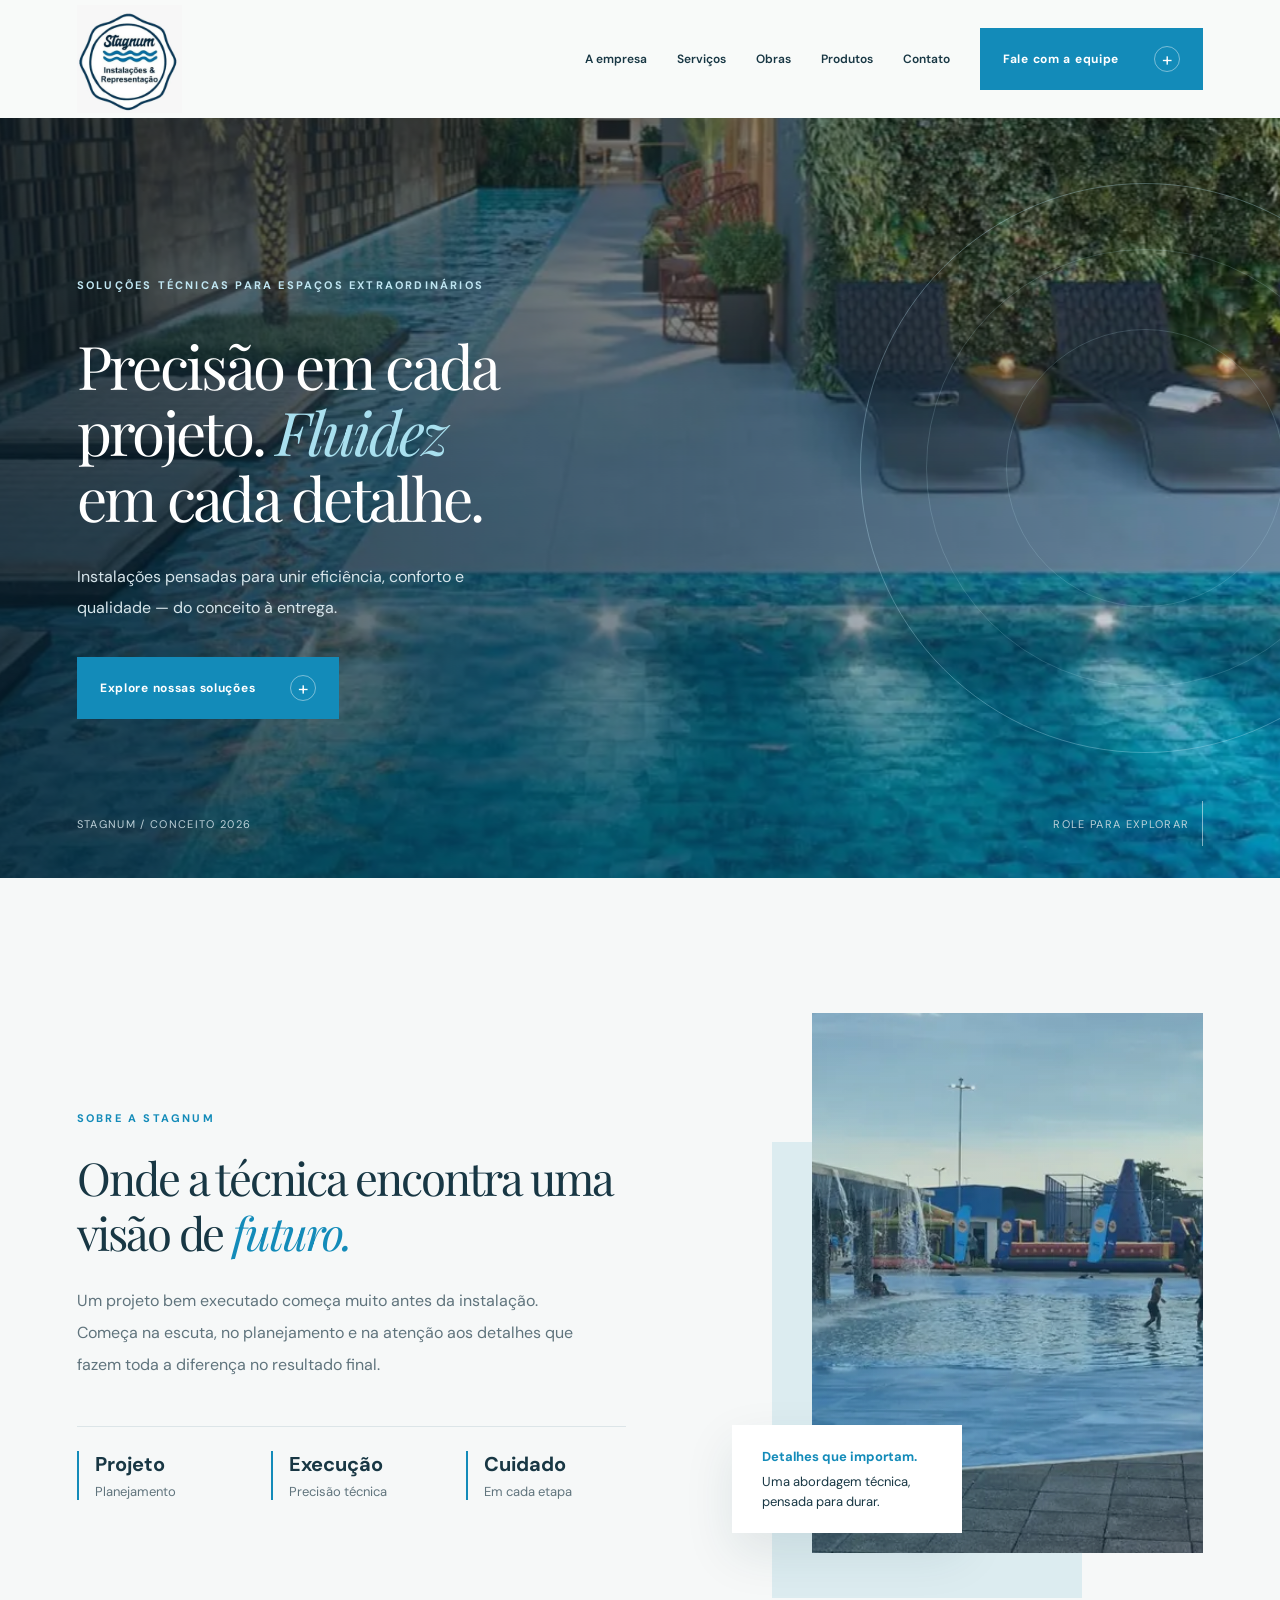
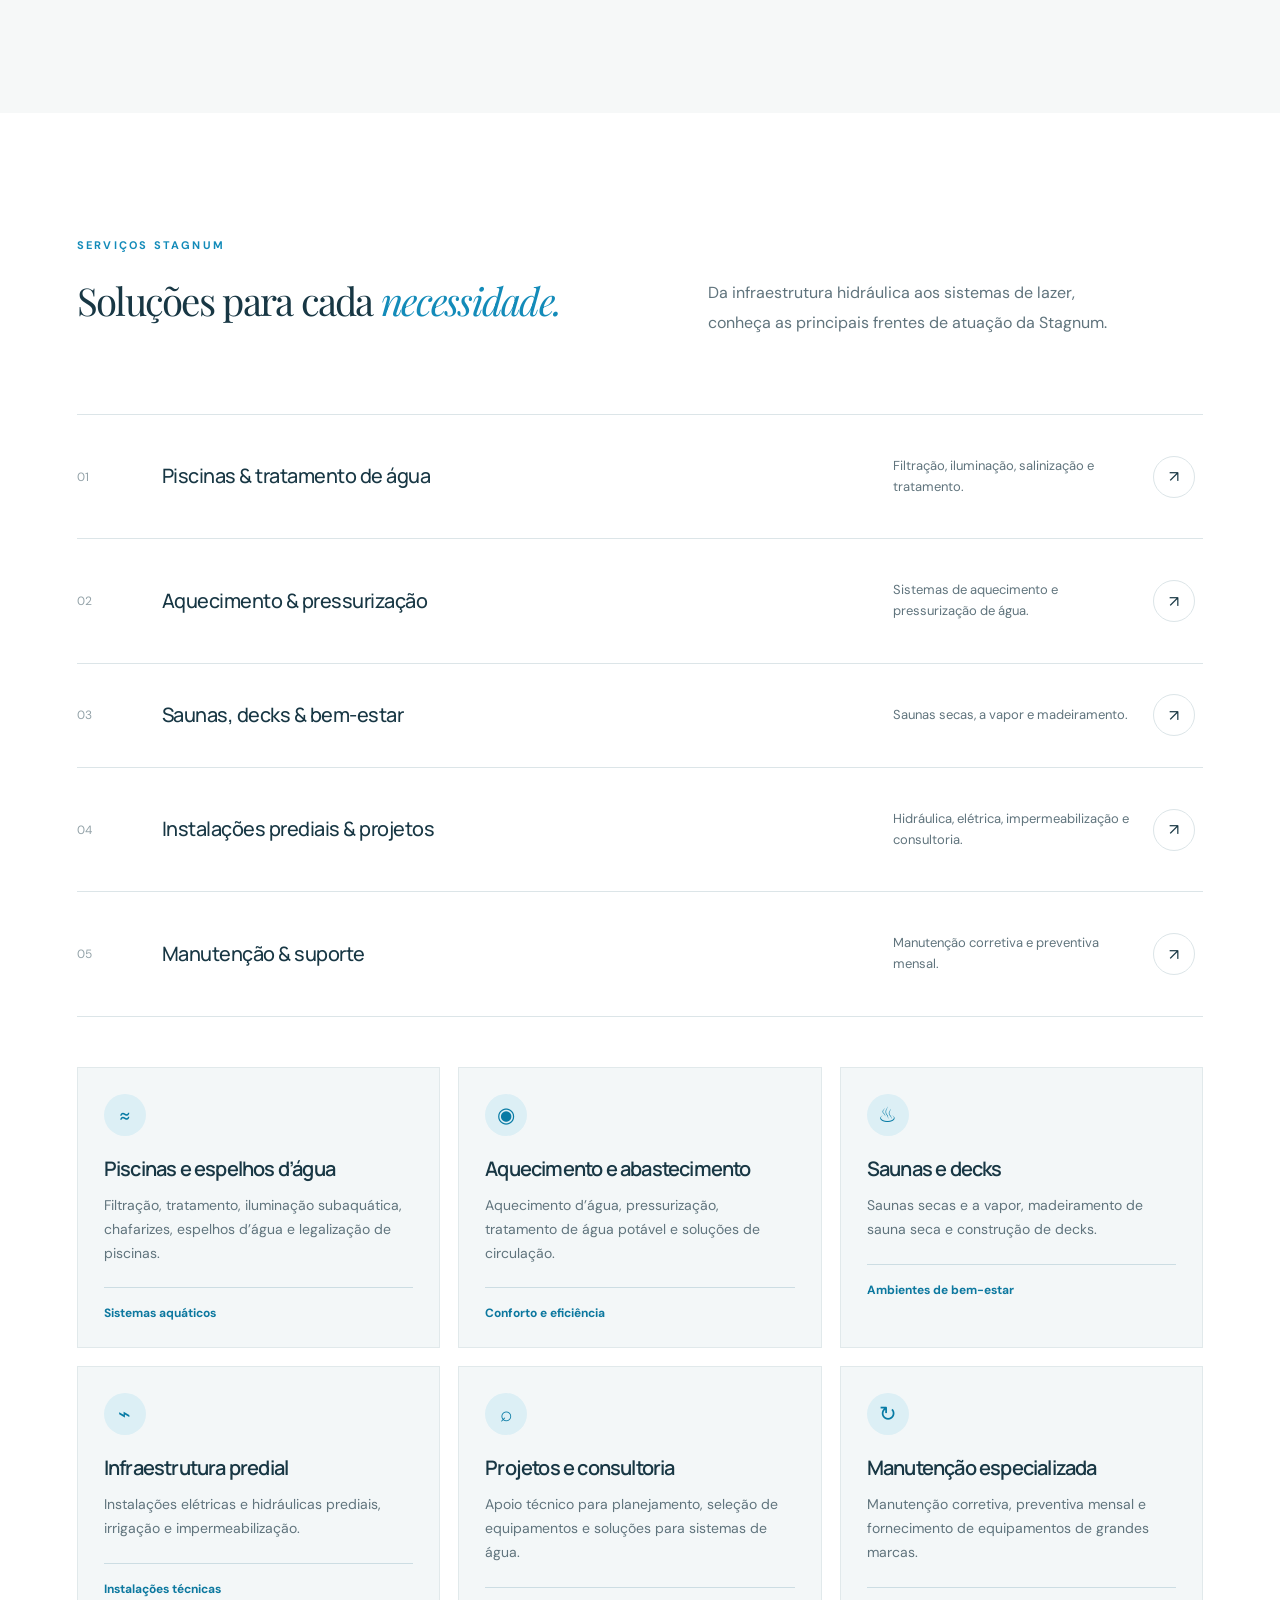
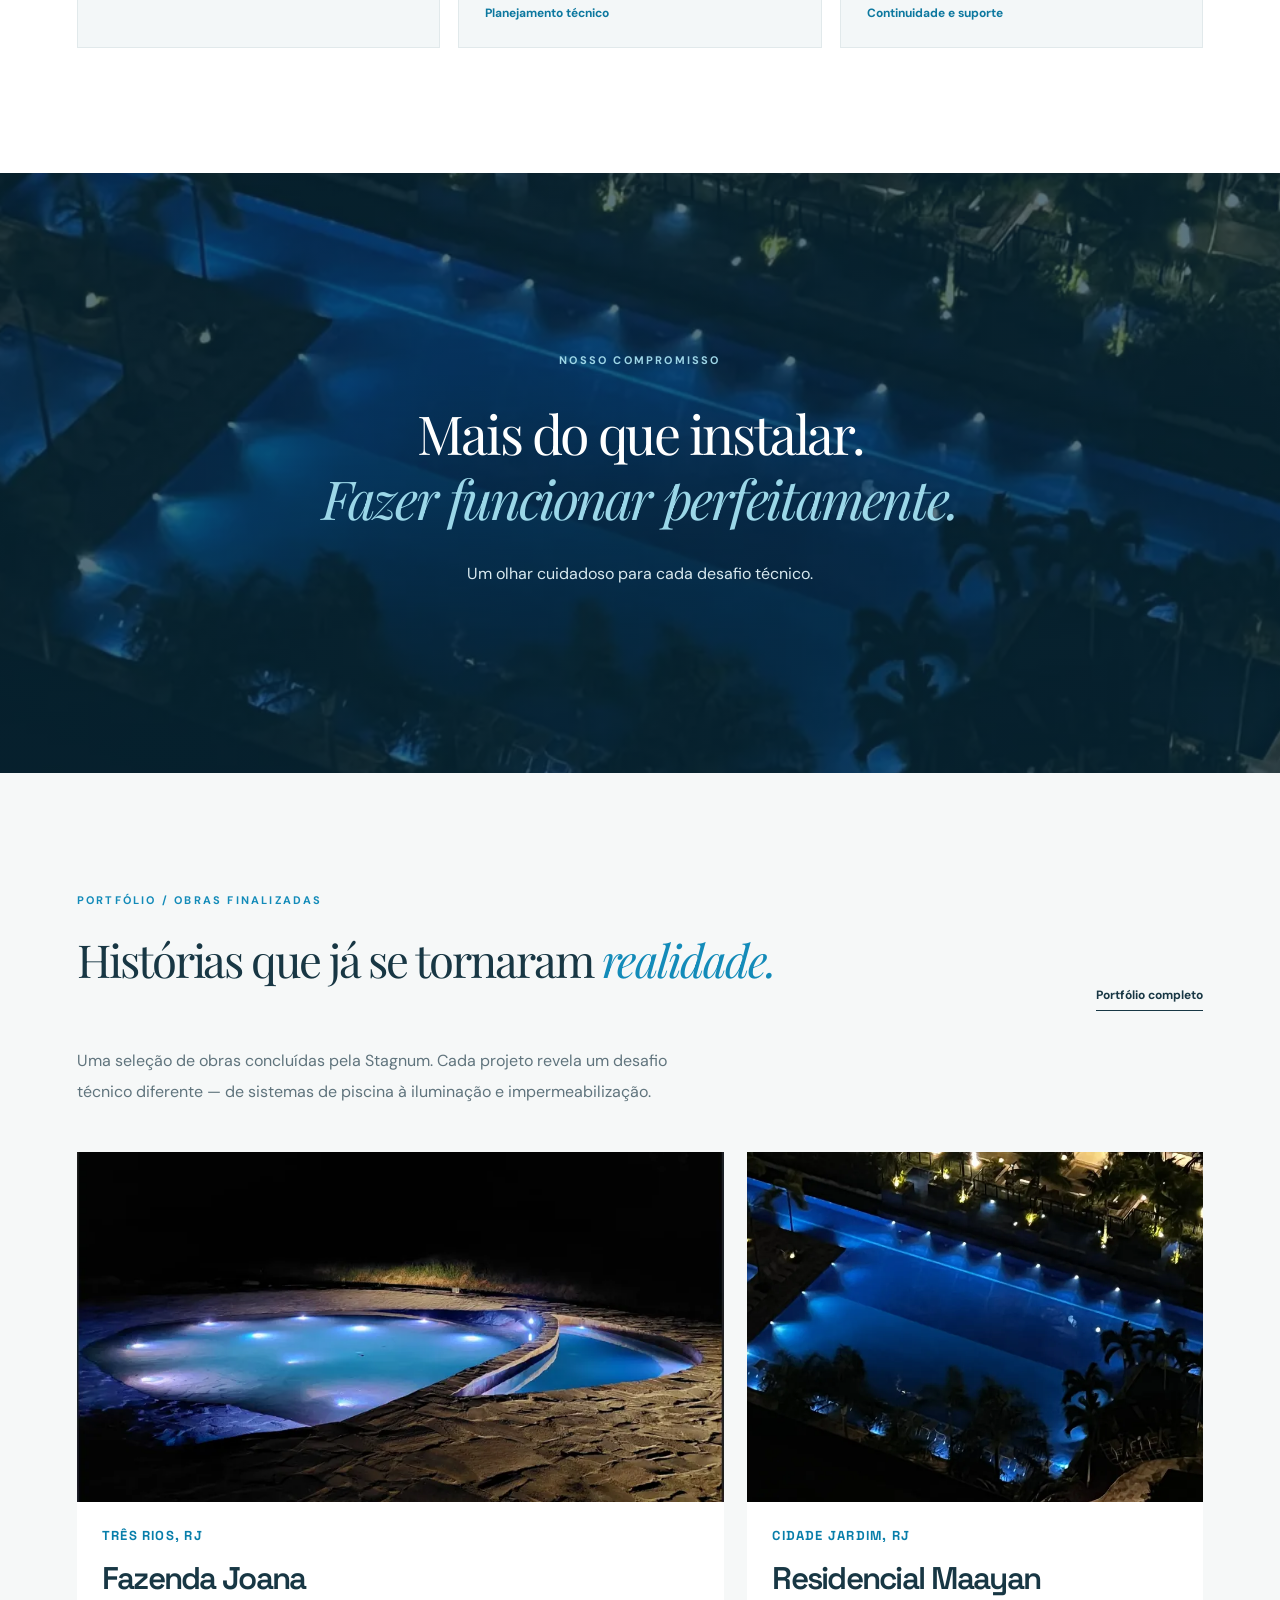
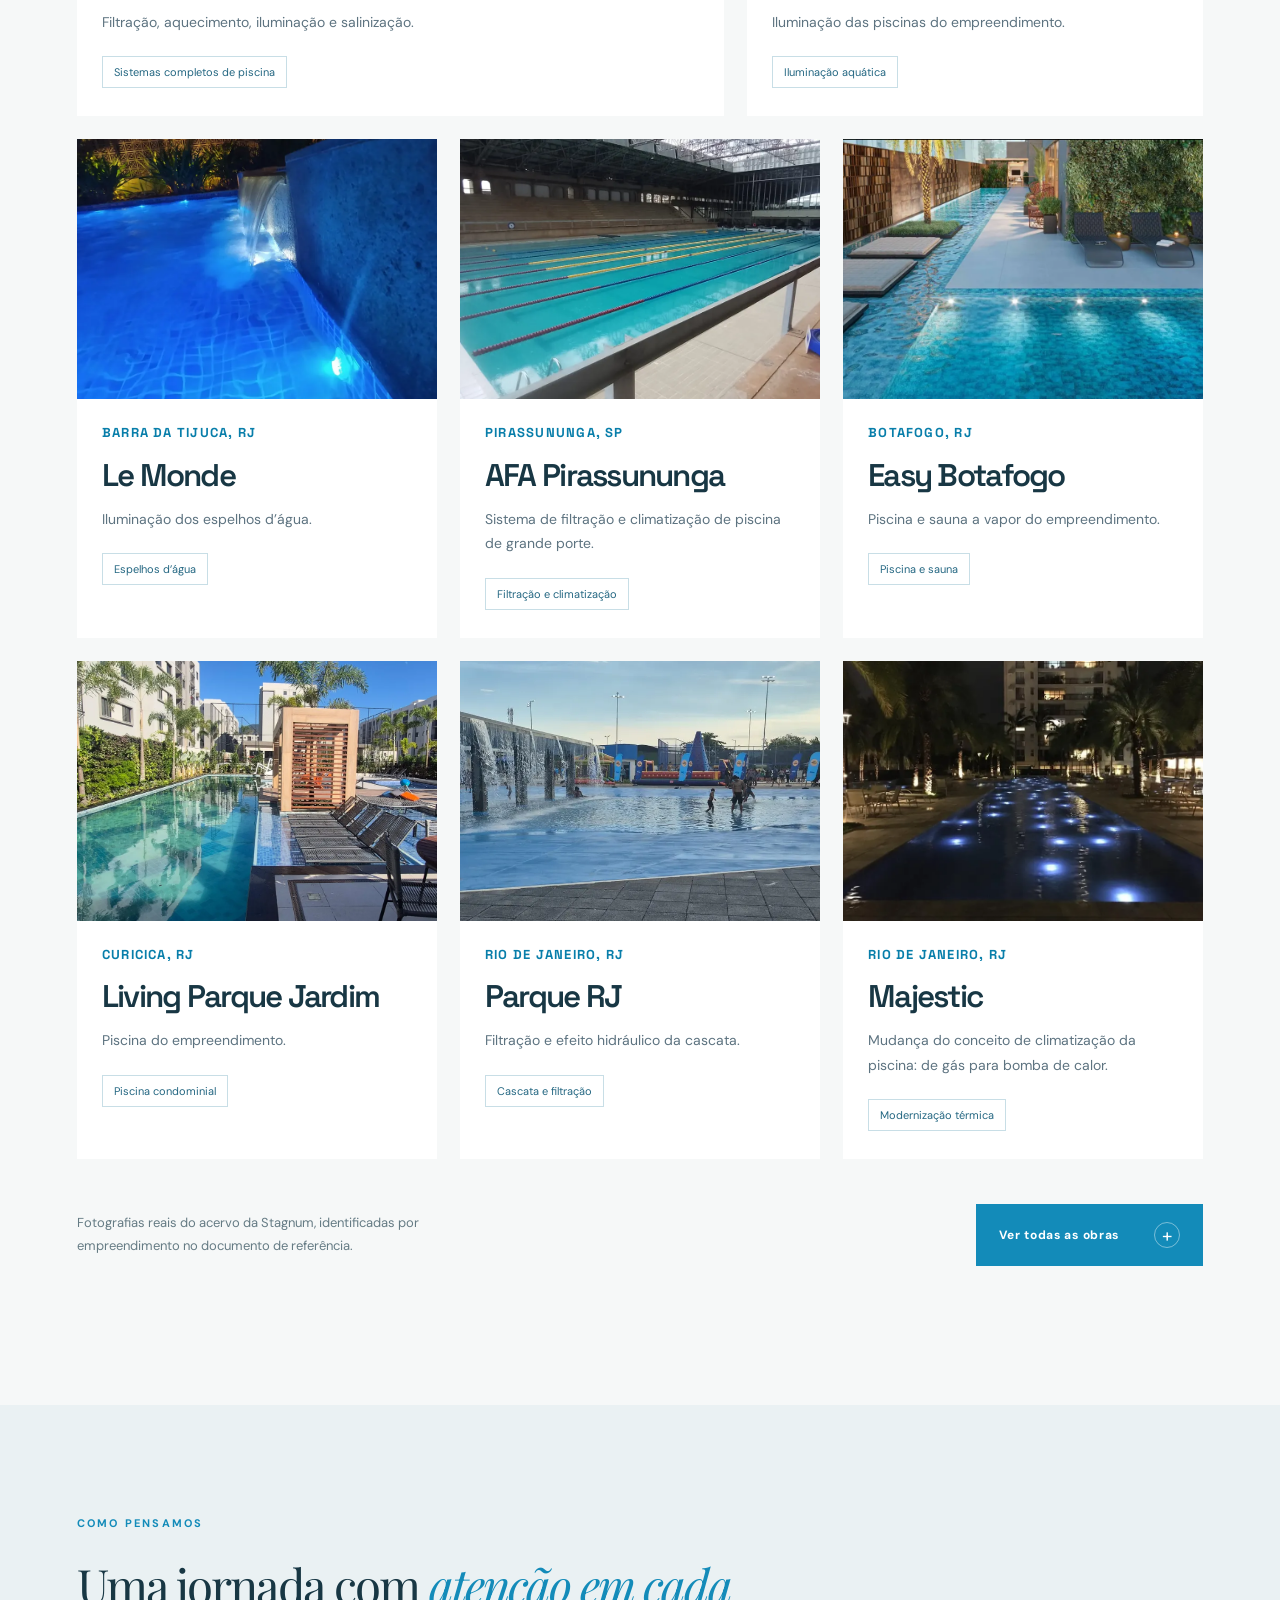
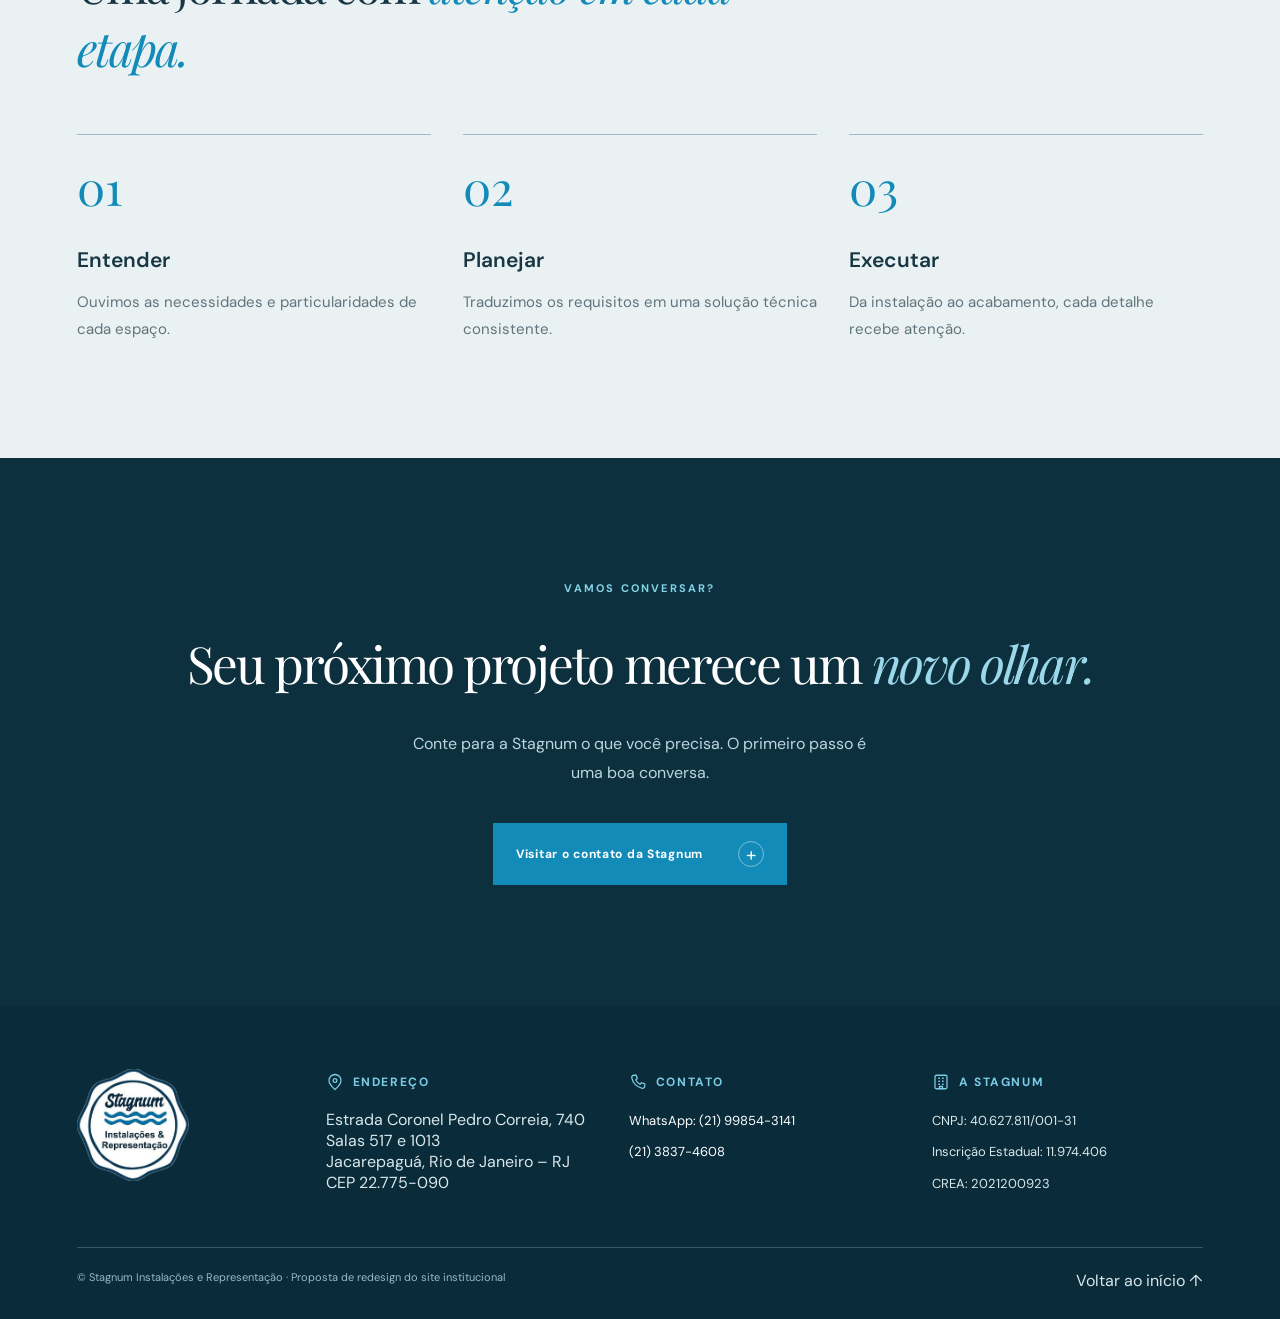
==== commit e528f3ad: "content: add footer icons and friendlier company heading" ====
--- a/index.html
+++ b/index.html
@@ -43,7 +43,7 @@
 .process h2{font-size:clamp(38px,3.7vw,54px)}
 }
 </style>
-<link rel="stylesheet" href="site-institucional.css?v=5">
+<link rel="stylesheet" href="site-institucional.css?v=6">
 </head><body>
 <div class="progress" id="progress"></div>
 <header class="header"><div class="wrap"><a href="#inicio" class="logo" aria-label="Stagnum início"><img class="brand-logo" src="stagnum-logo-original-branco.webp" alt="Logo original Stagnum Instalações e Representação" width="245" height="82"></a><nav class="nav" id="menu"><a href="#empresa">A empresa</a><a href="servicos.html">Serviços</a><a href="obras.html">Obras</a><a href="produtos.html">Produtos</a><a href="#contato">Contato</a><a href="#contato" class="btn">Fale com a equipe <span class="circle">+</span></a></nav><button class="menu-toggle" aria-controls="menu" aria-expanded="false" aria-label="Abrir menu" id="menu-toggle">☰</button></div></header>
@@ -55,7 +55,7 @@
 <section id="projetos" class="projects"><div class="wrap"><div class="projects-heading"><div><div class="eyebrow reveal">Portfólio / Obras finalizadas</div><h2 class="serif reveal">Histórias que já se tornaram <span class="italic">realidade.</span></h2></div><a class="link" target="_blank" rel="noopener" href="obras.html">Portfólio completo</a></div><p class="work-intro reveal">Uma seleção de obras concluídas pela Stagnum. Cada projeto revela um desafio técnico diferente — de sistemas de piscina à iluminação e impermeabilização.</p><div class="workgrid"><article class="work reveal"><div class="work-image"><img src="assets/obras/obra-10.webp" alt="Registro do acervo Stagnum: Fazenda Joana" loading="lazy"></div><div class="work-info"><span class="work-location">Três Rios, RJ</span><h3>Fazenda Joana</h3><p>Filtração, aquecimento, iluminação e salinização.</p><span class="work-type">Sistemas completos de piscina</span></div></article><article class="work reveal delay"><div class="work-image"><img src="assets/obras/obra-7.webp" alt="Registro do acervo Stagnum: Residencial Maayan" loading="lazy"></div><div class="work-info"><span class="work-location">Cidade Jardim, RJ</span><h3>Residencial Maayan</h3><p>Iluminação das piscinas do empreendimento.</p><span class="work-type">Iluminação aquática</span></div></article><article class="work reveal"><div class="work-image"><img src="assets/obras/obra-20.webp" alt="Registro do acervo Stagnum: Le Monde" loading="lazy"></div><div class="work-info"><span class="work-location">Barra da Tijuca, RJ</span><h3>Le Monde</h3><p>Iluminação dos espelhos d’água.</p><span class="work-type">Espelhos d’água</span></div></article><article class="work reveal delay"><div class="work-image"><img src="assets/obras/obra-1.webp" alt="Registro do acervo Stagnum: AFA Pirassununga" loading="lazy"></div><div class="work-info"><span class="work-location">Pirassununga, SP</span><h3>AFA Pirassununga</h3><p>Sistema de filtração e climatização de piscina de grande porte.</p><span class="work-type">Filtração e climatização</span></div></article><article class="work reveal"><div class="work-image"><img src="assets/obras/obra-3.webp" alt="Registro do acervo Stagnum: Easy Botafogo" loading="lazy"></div><div class="work-info"><span class="work-location">Botafogo, RJ</span><h3>Easy Botafogo</h3><p>Piscina e sauna a vapor do empreendimento.</p><span class="work-type">Piscina e sauna</span></div></article><article class="work reveal delay"><div class="work-image"><img src="assets/obras/obra-9.webp" alt="Registro do acervo Stagnum: Living Parque Jardim" loading="lazy"></div><div class="work-info"><span class="work-location">Curicica, RJ</span><h3>Living Parque Jardim</h3><p>Piscina do empreendimento.</p><span class="work-type">Piscina condominial</span></div></article><article class="work reveal"><div class="work-image"><img src="assets/obras/obra-14.webp" alt="Registro do acervo Stagnum: Parque RJ" loading="lazy"></div><div class="work-info"><span class="work-location">Rio de Janeiro, RJ</span><h3>Parque RJ</h3><p>Filtração e efeito hidráulico da cascata.</p><span class="work-type">Cascata e filtração</span></div></article><article class="work reveal delay"><div class="work-image"><img src="assets/obras/obra-8.webp" alt="Registro do acervo Stagnum: Majestic" loading="lazy"></div><div class="work-info"><span class="work-location">Rio de Janeiro, RJ</span><h3>Majestic</h3><p>Mudança do conceito de climatização da piscina: de gás para bomba de calor.</p><span class="work-type">Modernização térmica</span></div></article></div><div class="work-actions"><p>Fotografias reais do acervo da Stagnum, identificadas por empreendimento no documento de referência.</p><a class="btn" href="obras.html" target="_blank" rel="noopener">Ver todas as obras <span class="circle">+</span></a></div></div></section>
 <section class="process"><div class="wrap"><p class="eyebrow reveal">Como pensamos</p><h2 class="serif reveal">Uma jornada com <span class="italic">atenção em cada etapa.</span></h2><div class="steps"><article class="step reveal"><span class="number">01</span><h3>Entender</h3><p>Ouvimos as necessidades e particularidades de cada espaço.</p></article><article class="step reveal delay"><span class="number">02</span><h3>Planejar</h3><p>Traduzimos os requisitos em uma solução técnica consistente.</p></article><article class="step reveal delay"><span class="number">03</span><h3>Executar</h3><p>Da instalação ao acabamento, cada detalhe recebe atenção.</p></article></div></div></section>
 <section id="contato" class="closing"><div class="wrap"><p class="eyebrow reveal">Vamos conversar?</p><h2 class="serif reveal">Seu próximo projeto merece um <em>novo olhar.</em></h2><p class="reveal">Conte para a Stagnum o que você precisa. O primeiro passo é uma boa conversa.</p><a class="btn reveal delay" href="https://stagnuminstalacoes.com.br" target="_blank" rel="noopener">Visitar o contato da Stagnum <span class="circle">+</span></a></div></section>
-</main><footer class="footer"><div class="wrap"><a href="#inicio" aria-label="Stagnum, voltar ao início"><img src="stagnum-logo-transparente.webp" alt="Logo original Stagnum Instalações e Representação" width="112" height="112"></a><div class="footer-column"><h2>Endereço</h2><p><address style="font-style:normal">Estrada Coronel Pedro Correia, 740<br>Salas 517 e 1013<br>Jacarepaguá, Rio de Janeiro – RJ<br>CEP 22.775-090</address></p></div><div class="footer-column"><h2>Contato</h2><p><a href="https://wa.me/5521998543141" target="_blank" rel="noopener">WhatsApp: (21) 99854-3141</a></p><p><a href="tel:+552138374608">(21) 3837-4608</a></p></div><div class="footer-column"><h2>Dados cadastrais</h2><p>CNPJ: 40.627.811/001-31</p><p>Inscrição Estadual: 11.974.406</p><p>CREA: 2021200923</p></div><div class="footer-end"><p>© Stagnum Instalações e Representação · Proposta de redesign do site institucional</p><a href="index.html">Voltar ao início ↑</a></div></div></footer>
+</main><footer class="footer"><div class="wrap"><a href="#inicio" aria-label="Stagnum, voltar ao início"><img src="stagnum-logo-transparente.webp" alt="Logo original Stagnum Instalações e Representação" width="112" height="112"></a><div class="footer-column"><h2><svg viewBox="0 0 24 24" aria-hidden="true"><path d="M20 10c0 5-8 12-8 12S4 15 4 10a8 8 0 1 1 16 0Z"/><circle cx="12" cy="10" r="2.5"/></svg>Endereço</h2><p><address style="font-style:normal">Estrada Coronel Pedro Correia, 740<br>Salas 517 e 1013<br>Jacarepaguá, Rio de Janeiro – RJ<br>CEP 22.775-090</address></p></div><div class="footer-column"><h2><svg viewBox="0 0 24 24" aria-hidden="true"><path d="M6.6 3h3l1.4 4.3-2 2a15 15 0 0 0 5.7 5.7l2-2L21 14.4v3a3 3 0 0 1-3.3 3A17.6 17.6 0 0 1 3.6 6.3 3 3 0 0 1 6.6 3Z"/></svg>Contato</h2><p><a href="https://wa.me/5521998543141" target="_blank" rel="noopener">WhatsApp: (21) 99854-3141</a></p><p><a href="tel:+552138374608">(21) 3837-4608</a></p></div><div class="footer-column"><h2><svg viewBox="0 0 24 24" aria-hidden="true"><rect x="4" y="3" width="16" height="18" rx="2"/><path d="M9 7h1m4 0h1M9 11h1m4 0h1M9 15h1m4 0h1M10 21v-3h4v3"/></svg>A Stagnum</h2><p>CNPJ: 40.627.811/001-31</p><p>Inscrição Estadual: 11.974.406</p><p>CREA: 2021200923</p></div><div class="footer-end"><p>© Stagnum Instalações e Representação · Proposta de redesign do site institucional</p><a href="index.html">Voltar ao início ↑</a></div></div></footer>
 <script>
 (()=>{const m=document.getElementById('menu'),t=document.getElementById('menu-toggle');t.addEventListener('click',()=>{const open=m.classList.toggle('open');t.setAttribute('aria-expanded',open);t.textContent=open?'×':'☰'});m.querySelectorAll('a').forEach(a=>a.addEventListener('click',()=>{m.classList.remove('open');t.setAttribute('aria-expanded','false');t.textContent='☰'}));const reduced=window.matchMedia('(prefers-reduced-motion: reduce)');const elements=document.querySelectorAll('.reveal');if('IntersectionObserver'in window&&!reduced.matches){const o=new IntersectionObserver(items=>{items.forEach(e=>{if(e.isIntersecting){e.target.classList.add('visible');o.unobserve(e.target)}})},{threshold:.1,rootMargin:'0px 0px -25px 0px'});elements.forEach(e=>o.observe(e))}else elements.forEach(e=>e.classList.add('visible'));const hero=document.getElementById('hero-image'),shape=document.getElementById('hero-shape'),statement=document.getElementById('statement-bg'),progress=document.getElementById('progress');let scheduled=false;function update(){const y=window.scrollY,max=document.documentElement.scrollHeight-innerHeight;progress.style.width=(max>0?Math.min(100,y/max*100):0)+'%';if(!reduced.matches){const mobile=innerWidth<700;const depth=mobile?.11:.24;hero.style.setProperty('--parallax',Math.min(420,y)*depth+'px');shape.style.setProperty('--shape-shift',Math.min(500,y)*-.12+'px');const rect=statement.parentElement.getBoundingClientRect();if(rect.top<innerHeight&&rect.bottom>0){statement.style.setProperty('--statement-shift',((innerHeight/2-rect.top-rect.height/2)*.09)+'px')}}scheduled=false}window.addEventListener('scroll',()=>{if(!scheduled){requestAnimationFrame(update);scheduled=true}},{passive:true});window.addEventListener('resize',update,{passive:true});update()})();
 </script>
--- a/site-institucional.css
+++ b/site-institucional.css
@@ -21,3 +21,7 @@
 @media(hover:hover){.image-composition:hover img{filter:saturate(1.06) contrast(1.05) brightness(1.04)}}
 @media(max-width:650px){.image-composition::before{left:22px}}
 @media(prefers-reduced-motion:reduce){.image-composition img{transition:none}}
+
+/* Ícones dos títulos do rodapé */
+.footer .footer-column h2,.site-footer .footer-column h2{display:flex;align-items:center;gap:9px}
+.footer .footer-column h2 svg,.site-footer .footer-column h2 svg{width:18px;height:18px;flex:none;stroke:currentColor;stroke-width:1.7;stroke-linecap:round;stroke-linejoin:round;fill:none}
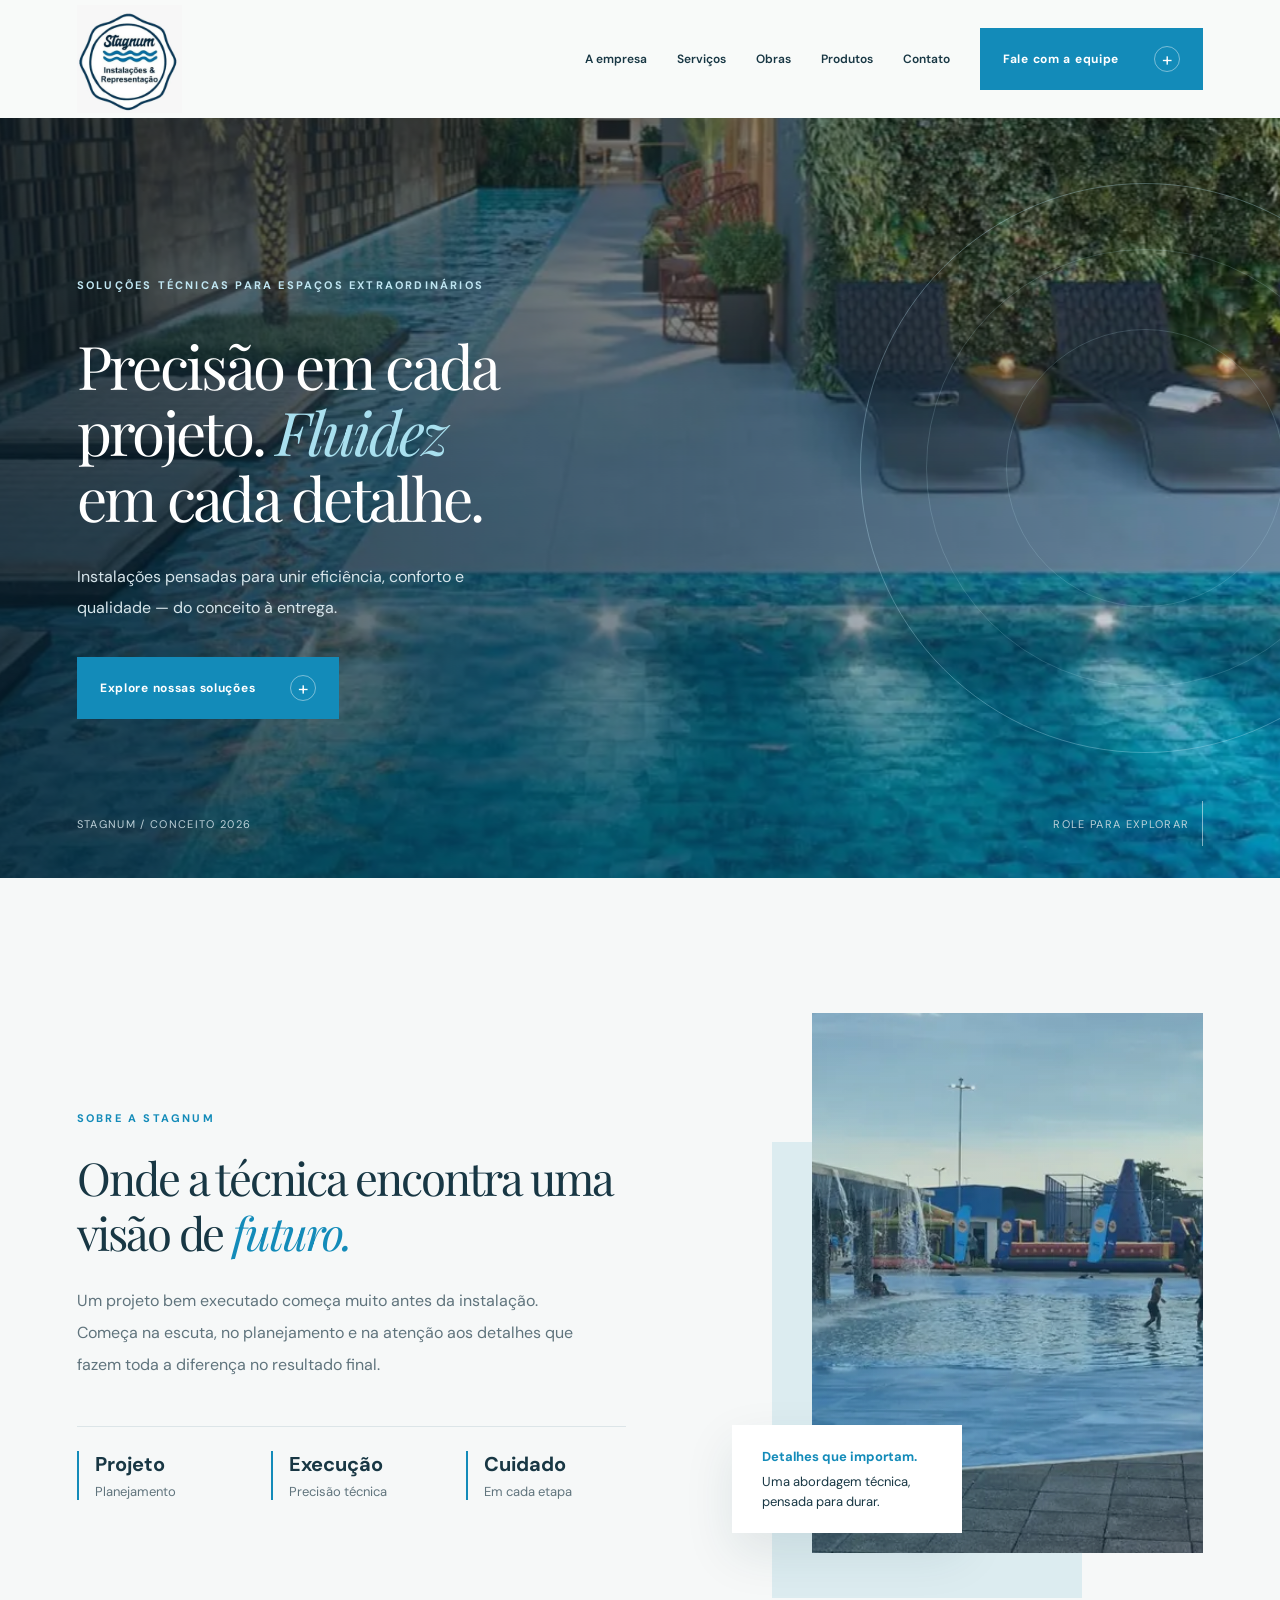
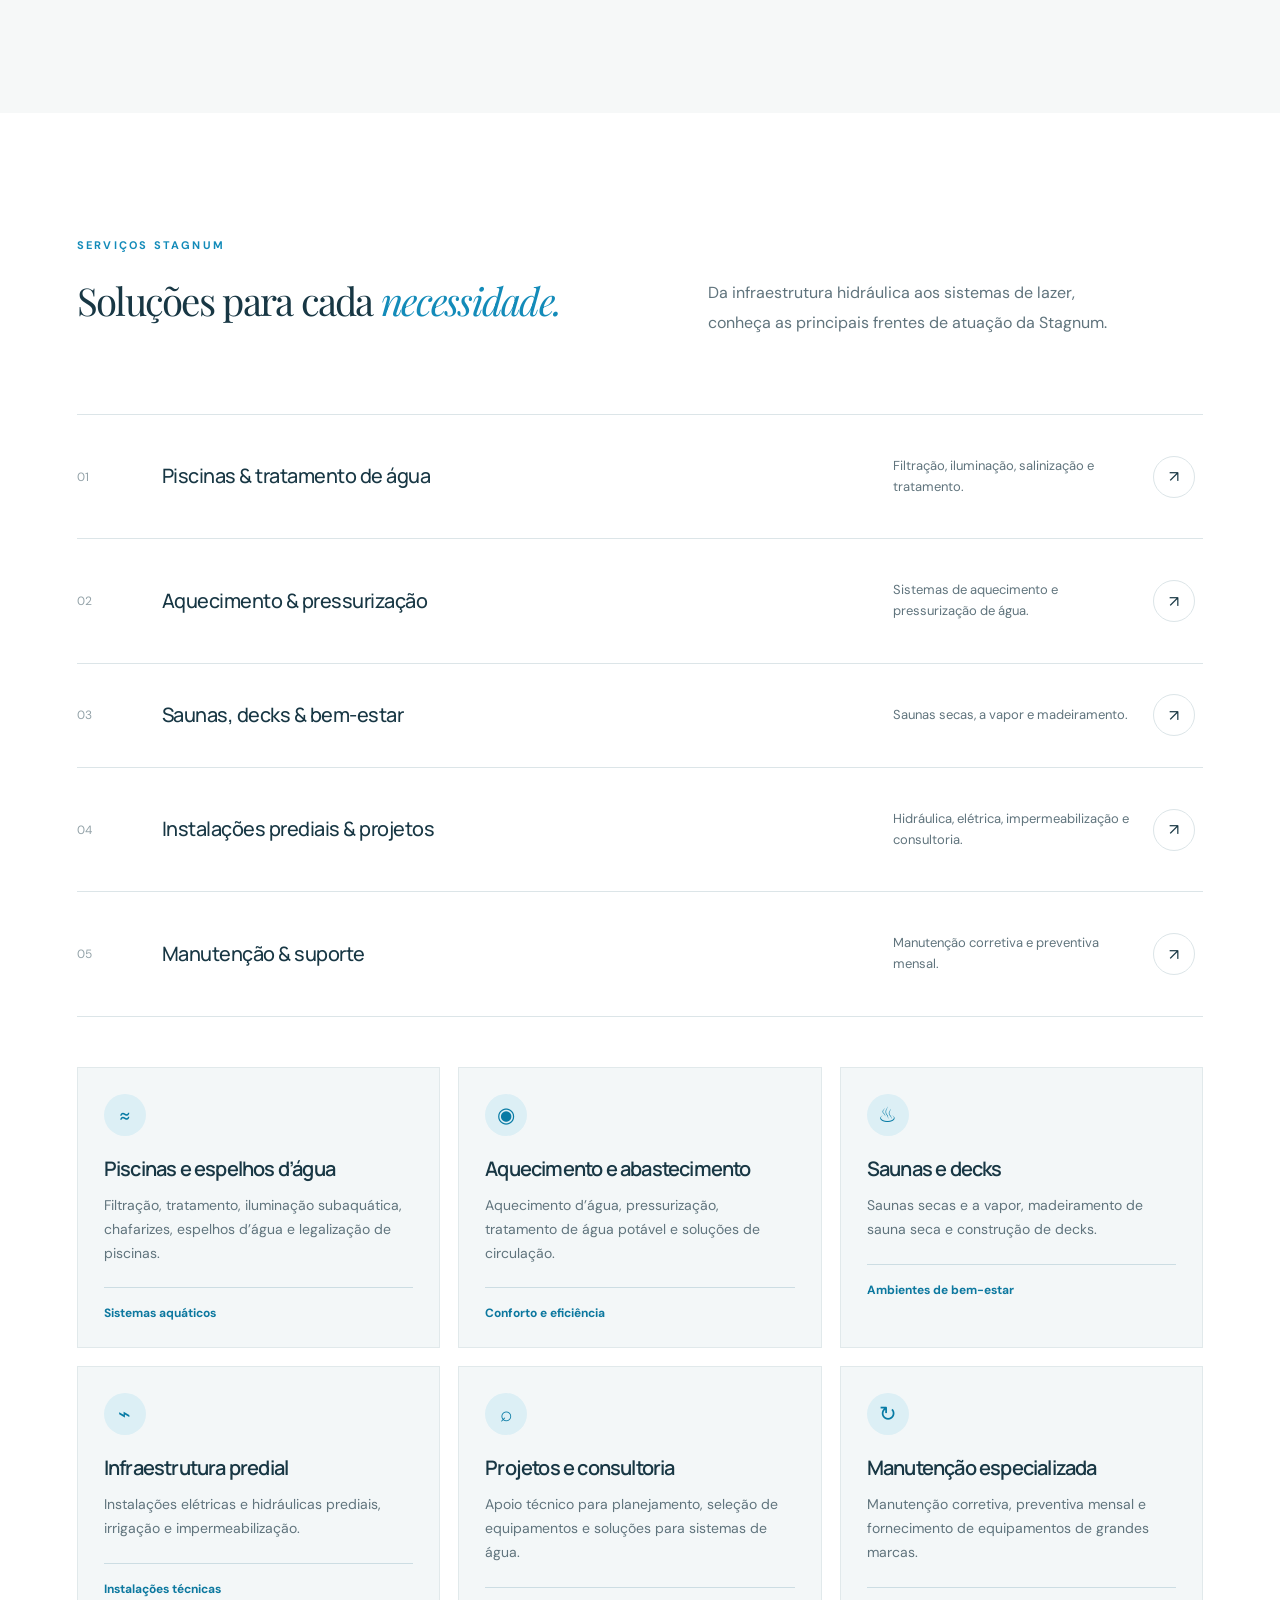
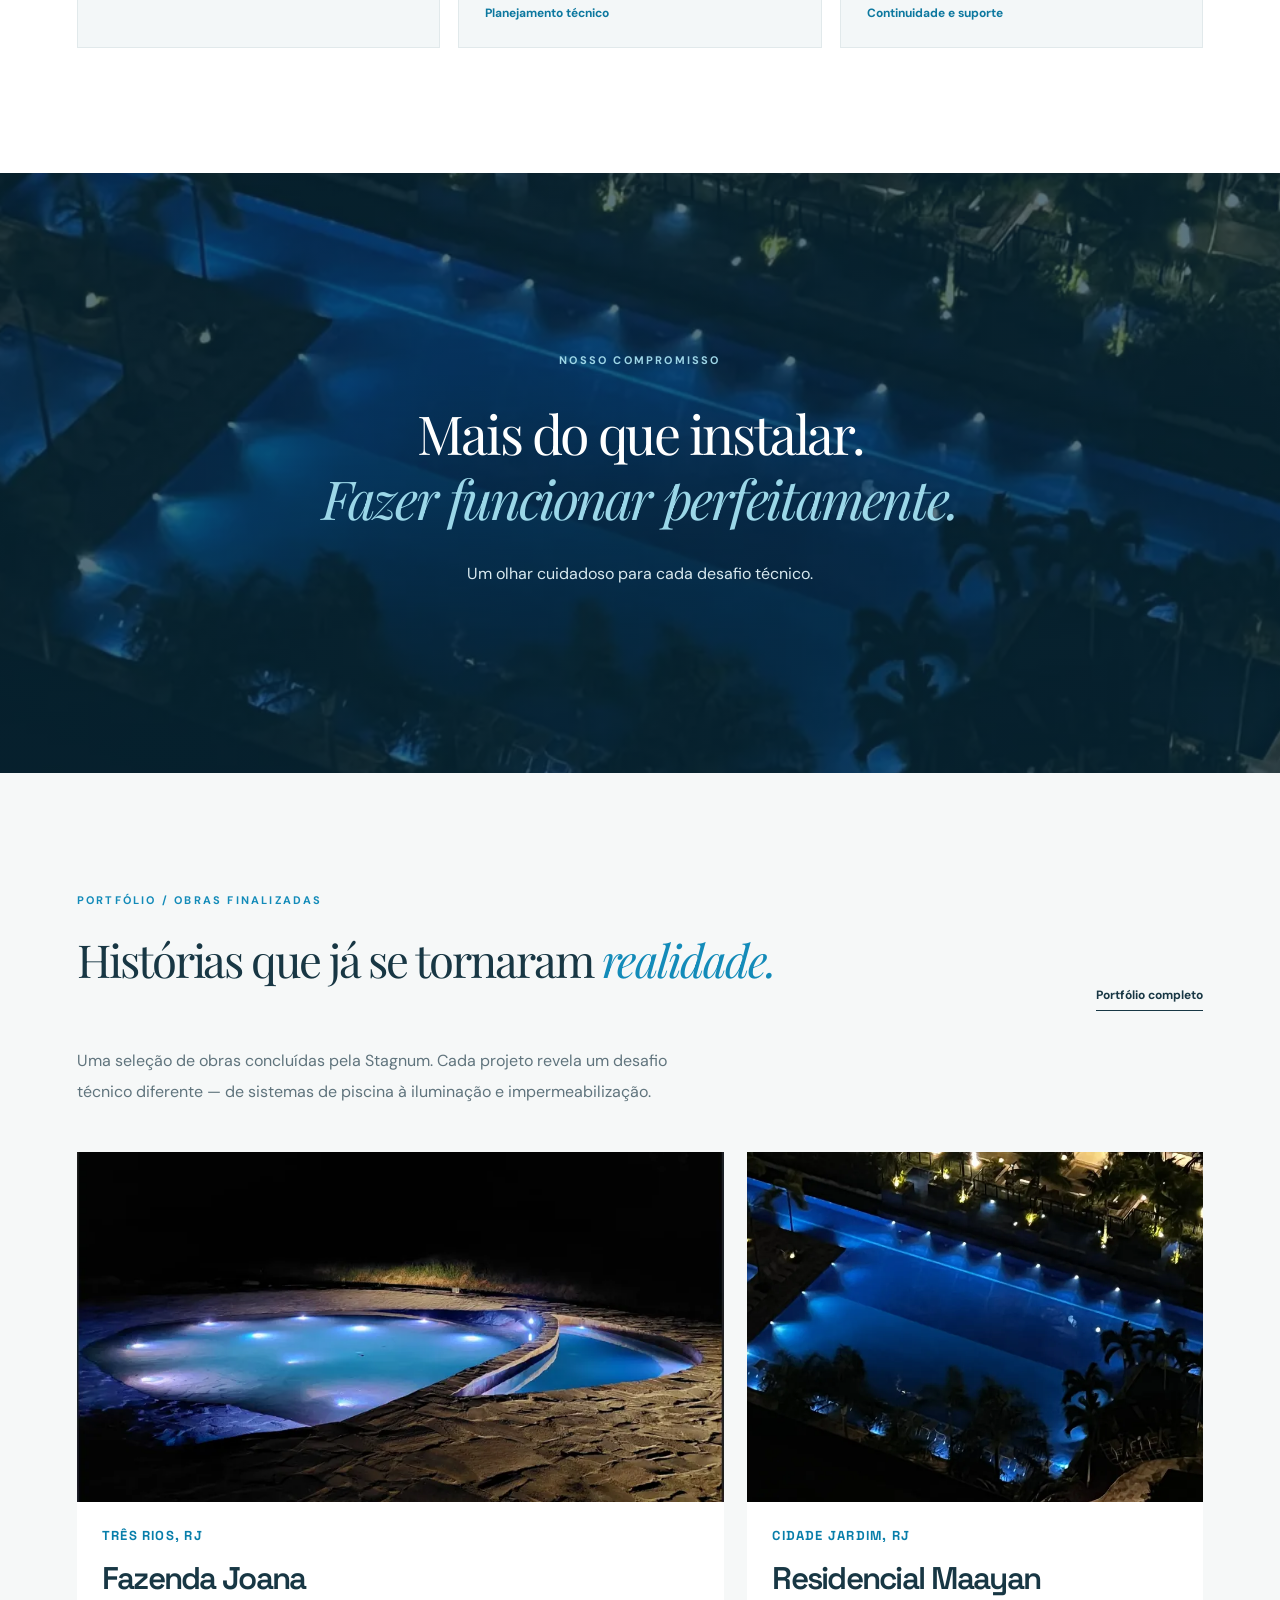
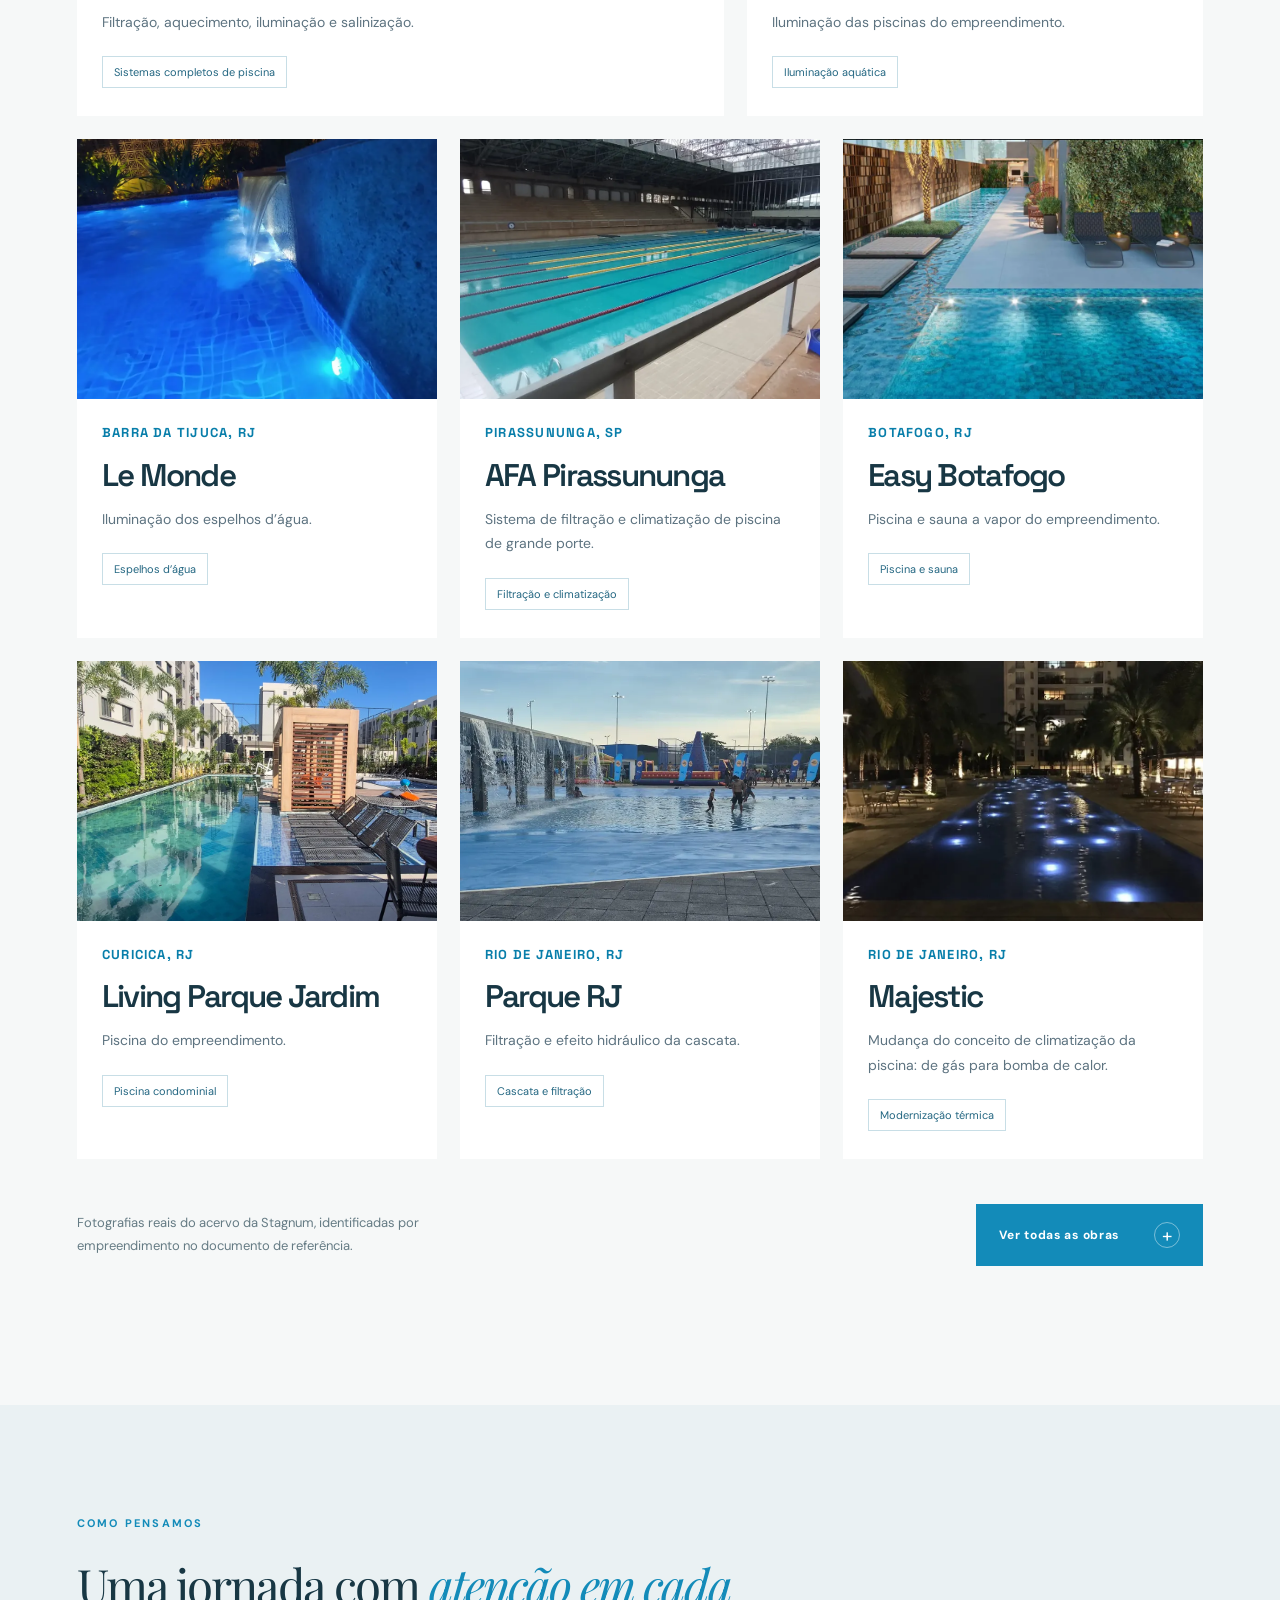
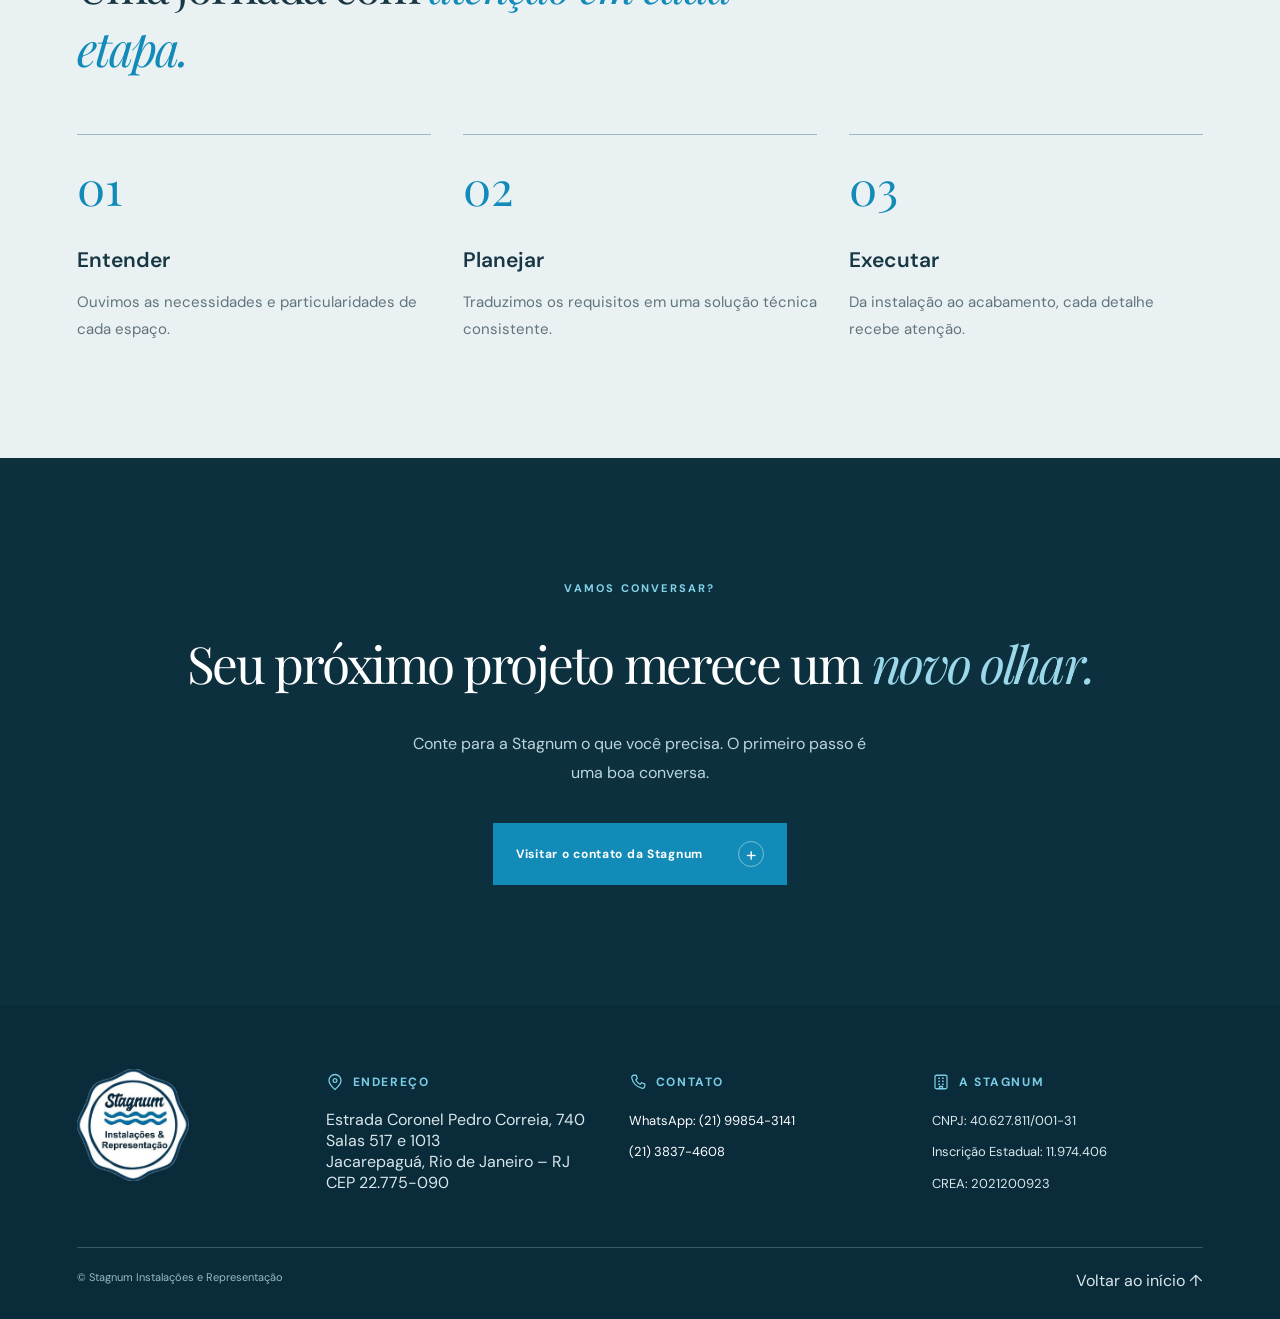
==== commit 3268a727: "content: remove redesign proposal disclaimer from footer" ====
--- a/index.html
+++ b/index.html
@@ -55,7 +55,7 @@
 <section id="projetos" class="projects"><div class="wrap"><div class="projects-heading"><div><div class="eyebrow reveal">Portfólio / Obras finalizadas</div><h2 class="serif reveal">Histórias que já se tornaram <span class="italic">realidade.</span></h2></div><a class="link" target="_blank" rel="noopener" href="obras.html">Portfólio completo</a></div><p class="work-intro reveal">Uma seleção de obras concluídas pela Stagnum. Cada projeto revela um desafio técnico diferente — de sistemas de piscina à iluminação e impermeabilização.</p><div class="workgrid"><article class="work reveal"><div class="work-image"><img src="assets/obras/obra-10.webp" alt="Registro do acervo Stagnum: Fazenda Joana" loading="lazy"></div><div class="work-info"><span class="work-location">Três Rios, RJ</span><h3>Fazenda Joana</h3><p>Filtração, aquecimento, iluminação e salinização.</p><span class="work-type">Sistemas completos de piscina</span></div></article><article class="work reveal delay"><div class="work-image"><img src="assets/obras/obra-7.webp" alt="Registro do acervo Stagnum: Residencial Maayan" loading="lazy"></div><div class="work-info"><span class="work-location">Cidade Jardim, RJ</span><h3>Residencial Maayan</h3><p>Iluminação das piscinas do empreendimento.</p><span class="work-type">Iluminação aquática</span></div></article><article class="work reveal"><div class="work-image"><img src="assets/obras/obra-20.webp" alt="Registro do acervo Stagnum: Le Monde" loading="lazy"></div><div class="work-info"><span class="work-location">Barra da Tijuca, RJ</span><h3>Le Monde</h3><p>Iluminação dos espelhos d’água.</p><span class="work-type">Espelhos d’água</span></div></article><article class="work reveal delay"><div class="work-image"><img src="assets/obras/obra-1.webp" alt="Registro do acervo Stagnum: AFA Pirassununga" loading="lazy"></div><div class="work-info"><span class="work-location">Pirassununga, SP</span><h3>AFA Pirassununga</h3><p>Sistema de filtração e climatização de piscina de grande porte.</p><span class="work-type">Filtração e climatização</span></div></article><article class="work reveal"><div class="work-image"><img src="assets/obras/obra-3.webp" alt="Registro do acervo Stagnum: Easy Botafogo" loading="lazy"></div><div class="work-info"><span class="work-location">Botafogo, RJ</span><h3>Easy Botafogo</h3><p>Piscina e sauna a vapor do empreendimento.</p><span class="work-type">Piscina e sauna</span></div></article><article class="work reveal delay"><div class="work-image"><img src="assets/obras/obra-9.webp" alt="Registro do acervo Stagnum: Living Parque Jardim" loading="lazy"></div><div class="work-info"><span class="work-location">Curicica, RJ</span><h3>Living Parque Jardim</h3><p>Piscina do empreendimento.</p><span class="work-type">Piscina condominial</span></div></article><article class="work reveal"><div class="work-image"><img src="assets/obras/obra-14.webp" alt="Registro do acervo Stagnum: Parque RJ" loading="lazy"></div><div class="work-info"><span class="work-location">Rio de Janeiro, RJ</span><h3>Parque RJ</h3><p>Filtração e efeito hidráulico da cascata.</p><span class="work-type">Cascata e filtração</span></div></article><article class="work reveal delay"><div class="work-image"><img src="assets/obras/obra-8.webp" alt="Registro do acervo Stagnum: Majestic" loading="lazy"></div><div class="work-info"><span class="work-location">Rio de Janeiro, RJ</span><h3>Majestic</h3><p>Mudança do conceito de climatização da piscina: de gás para bomba de calor.</p><span class="work-type">Modernização térmica</span></div></article></div><div class="work-actions"><p>Fotografias reais do acervo da Stagnum, identificadas por empreendimento no documento de referência.</p><a class="btn" href="obras.html" target="_blank" rel="noopener">Ver todas as obras <span class="circle">+</span></a></div></div></section>
 <section class="process"><div class="wrap"><p class="eyebrow reveal">Como pensamos</p><h2 class="serif reveal">Uma jornada com <span class="italic">atenção em cada etapa.</span></h2><div class="steps"><article class="step reveal"><span class="number">01</span><h3>Entender</h3><p>Ouvimos as necessidades e particularidades de cada espaço.</p></article><article class="step reveal delay"><span class="number">02</span><h3>Planejar</h3><p>Traduzimos os requisitos em uma solução técnica consistente.</p></article><article class="step reveal delay"><span class="number">03</span><h3>Executar</h3><p>Da instalação ao acabamento, cada detalhe recebe atenção.</p></article></div></div></section>
 <section id="contato" class="closing"><div class="wrap"><p class="eyebrow reveal">Vamos conversar?</p><h2 class="serif reveal">Seu próximo projeto merece um <em>novo olhar.</em></h2><p class="reveal">Conte para a Stagnum o que você precisa. O primeiro passo é uma boa conversa.</p><a class="btn reveal delay" href="https://stagnuminstalacoes.com.br" target="_blank" rel="noopener">Visitar o contato da Stagnum <span class="circle">+</span></a></div></section>
-</main><footer class="footer"><div class="wrap"><a href="#inicio" aria-label="Stagnum, voltar ao início"><img src="stagnum-logo-transparente.webp" alt="Logo original Stagnum Instalações e Representação" width="112" height="112"></a><div class="footer-column"><h2><svg viewBox="0 0 24 24" aria-hidden="true"><path d="M20 10c0 5-8 12-8 12S4 15 4 10a8 8 0 1 1 16 0Z"/><circle cx="12" cy="10" r="2.5"/></svg>Endereço</h2><p><address style="font-style:normal">Estrada Coronel Pedro Correia, 740<br>Salas 517 e 1013<br>Jacarepaguá, Rio de Janeiro – RJ<br>CEP 22.775-090</address></p></div><div class="footer-column"><h2><svg viewBox="0 0 24 24" aria-hidden="true"><path d="M6.6 3h3l1.4 4.3-2 2a15 15 0 0 0 5.7 5.7l2-2L21 14.4v3a3 3 0 0 1-3.3 3A17.6 17.6 0 0 1 3.6 6.3 3 3 0 0 1 6.6 3Z"/></svg>Contato</h2><p><a href="https://wa.me/5521998543141" target="_blank" rel="noopener">WhatsApp: (21) 99854-3141</a></p><p><a href="tel:+552138374608">(21) 3837-4608</a></p></div><div class="footer-column"><h2><svg viewBox="0 0 24 24" aria-hidden="true"><rect x="4" y="3" width="16" height="18" rx="2"/><path d="M9 7h1m4 0h1M9 11h1m4 0h1M9 15h1m4 0h1M10 21v-3h4v3"/></svg>A Stagnum</h2><p>CNPJ: 40.627.811/001-31</p><p>Inscrição Estadual: 11.974.406</p><p>CREA: 2021200923</p></div><div class="footer-end"><p>© Stagnum Instalações e Representação · Proposta de redesign do site institucional</p><a href="index.html">Voltar ao início ↑</a></div></div></footer>
+</main><footer class="footer"><div class="wrap"><a href="#inicio" aria-label="Stagnum, voltar ao início"><img src="stagnum-logo-transparente.webp" alt="Logo original Stagnum Instalações e Representação" width="112" height="112"></a><div class="footer-column"><h2><svg viewBox="0 0 24 24" aria-hidden="true"><path d="M20 10c0 5-8 12-8 12S4 15 4 10a8 8 0 1 1 16 0Z"/><circle cx="12" cy="10" r="2.5"/></svg>Endereço</h2><p><address style="font-style:normal">Estrada Coronel Pedro Correia, 740<br>Salas 517 e 1013<br>Jacarepaguá, Rio de Janeiro – RJ<br>CEP 22.775-090</address></p></div><div class="footer-column"><h2><svg viewBox="0 0 24 24" aria-hidden="true"><path d="M6.6 3h3l1.4 4.3-2 2a15 15 0 0 0 5.7 5.7l2-2L21 14.4v3a3 3 0 0 1-3.3 3A17.6 17.6 0 0 1 3.6 6.3 3 3 0 0 1 6.6 3Z"/></svg>Contato</h2><p><a href="https://wa.me/5521998543141" target="_blank" rel="noopener">WhatsApp: (21) 99854-3141</a></p><p><a href="tel:+552138374608">(21) 3837-4608</a></p></div><div class="footer-column"><h2><svg viewBox="0 0 24 24" aria-hidden="true"><rect x="4" y="3" width="16" height="18" rx="2"/><path d="M9 7h1m4 0h1M9 11h1m4 0h1M9 15h1m4 0h1M10 21v-3h4v3"/></svg>A Stagnum</h2><p>CNPJ: 40.627.811/001-31</p><p>Inscrição Estadual: 11.974.406</p><p>CREA: 2021200923</p></div><div class="footer-end"><p>© Stagnum Instalações e Representação</p><a href="index.html">Voltar ao início ↑</a></div></div></footer>
 <script>
 (()=>{const m=document.getElementById('menu'),t=document.getElementById('menu-toggle');t.addEventListener('click',()=>{const open=m.classList.toggle('open');t.setAttribute('aria-expanded',open);t.textContent=open?'×':'☰'});m.querySelectorAll('a').forEach(a=>a.addEventListener('click',()=>{m.classList.remove('open');t.setAttribute('aria-expanded','false');t.textContent='☰'}));const reduced=window.matchMedia('(prefers-reduced-motion: reduce)');const elements=document.querySelectorAll('.reveal');if('IntersectionObserver'in window&&!reduced.matches){const o=new IntersectionObserver(items=>{items.forEach(e=>{if(e.isIntersecting){e.target.classList.add('visible');o.unobserve(e.target)}})},{threshold:.1,rootMargin:'0px 0px -25px 0px'});elements.forEach(e=>o.observe(e))}else elements.forEach(e=>e.classList.add('visible'));const hero=document.getElementById('hero-image'),shape=document.getElementById('hero-shape'),statement=document.getElementById('statement-bg'),progress=document.getElementById('progress');let scheduled=false;function update(){const y=window.scrollY,max=document.documentElement.scrollHeight-innerHeight;progress.style.width=(max>0?Math.min(100,y/max*100):0)+'%';if(!reduced.matches){const mobile=innerWidth<700;const depth=mobile?.11:.24;hero.style.setProperty('--parallax',Math.min(420,y)*depth+'px');shape.style.setProperty('--shape-shift',Math.min(500,y)*-.12+'px');const rect=statement.parentElement.getBoundingClientRect();if(rect.top<innerHeight&&rect.bottom>0){statement.style.setProperty('--statement-shift',((innerHeight/2-rect.top-rect.height/2)*.09)+'px')}}scheduled=false}window.addEventListener('scroll',()=>{if(!scheduled){requestAnimationFrame(update);scheduled=true}},{passive:true});window.addEventListener('resize',update,{passive:true});update()})();
 </script>
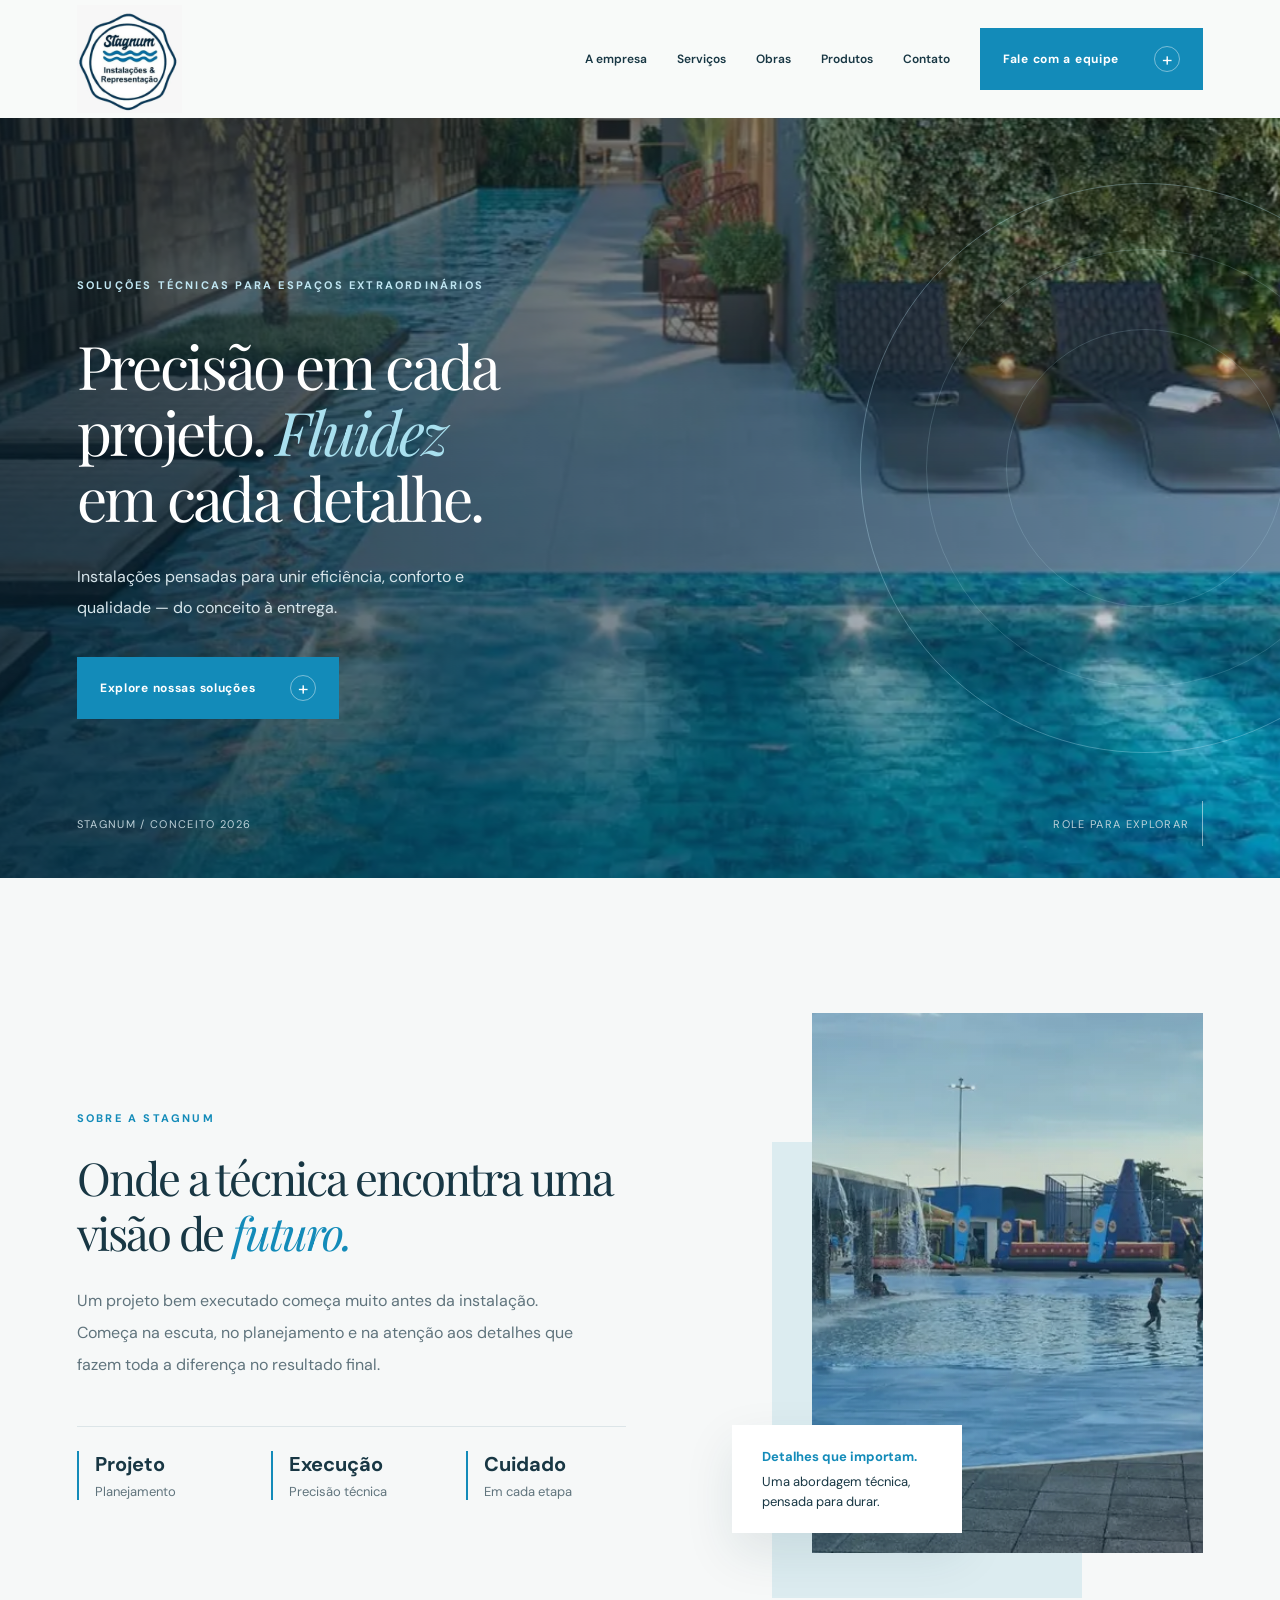
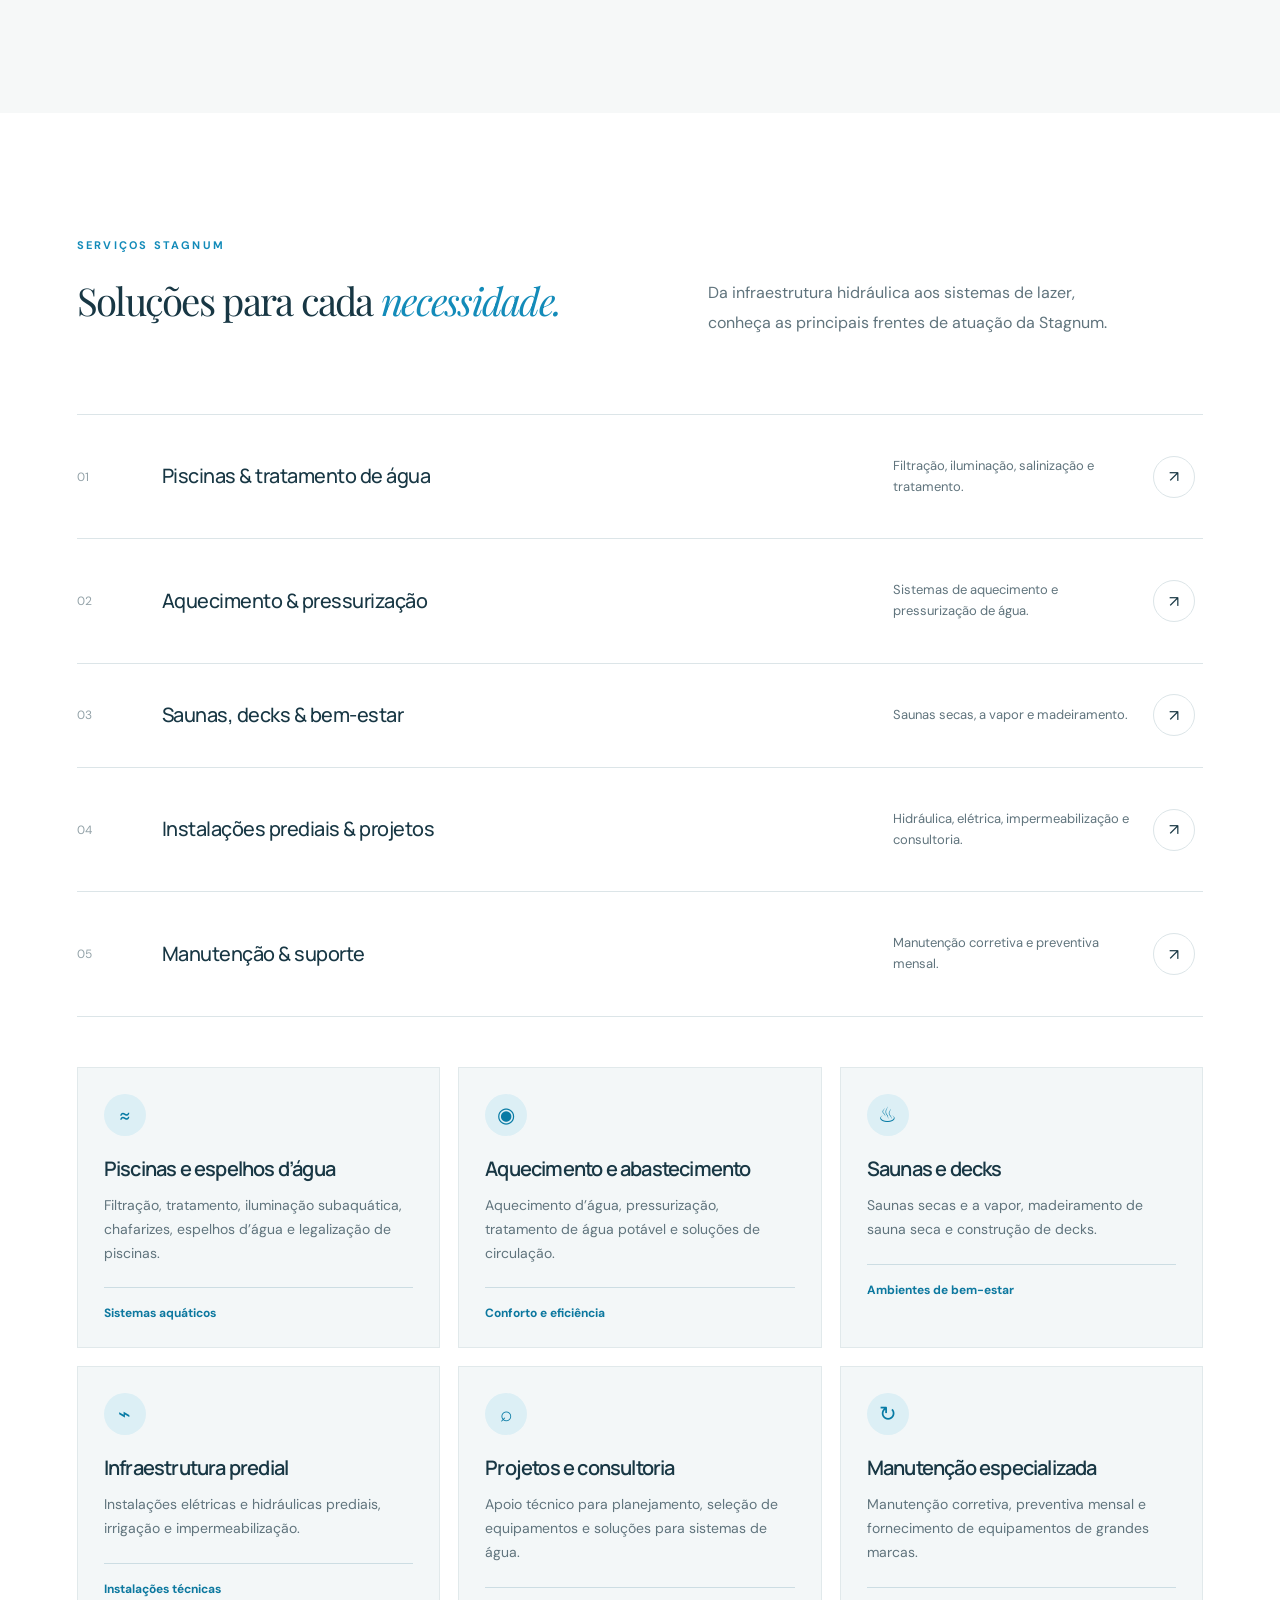
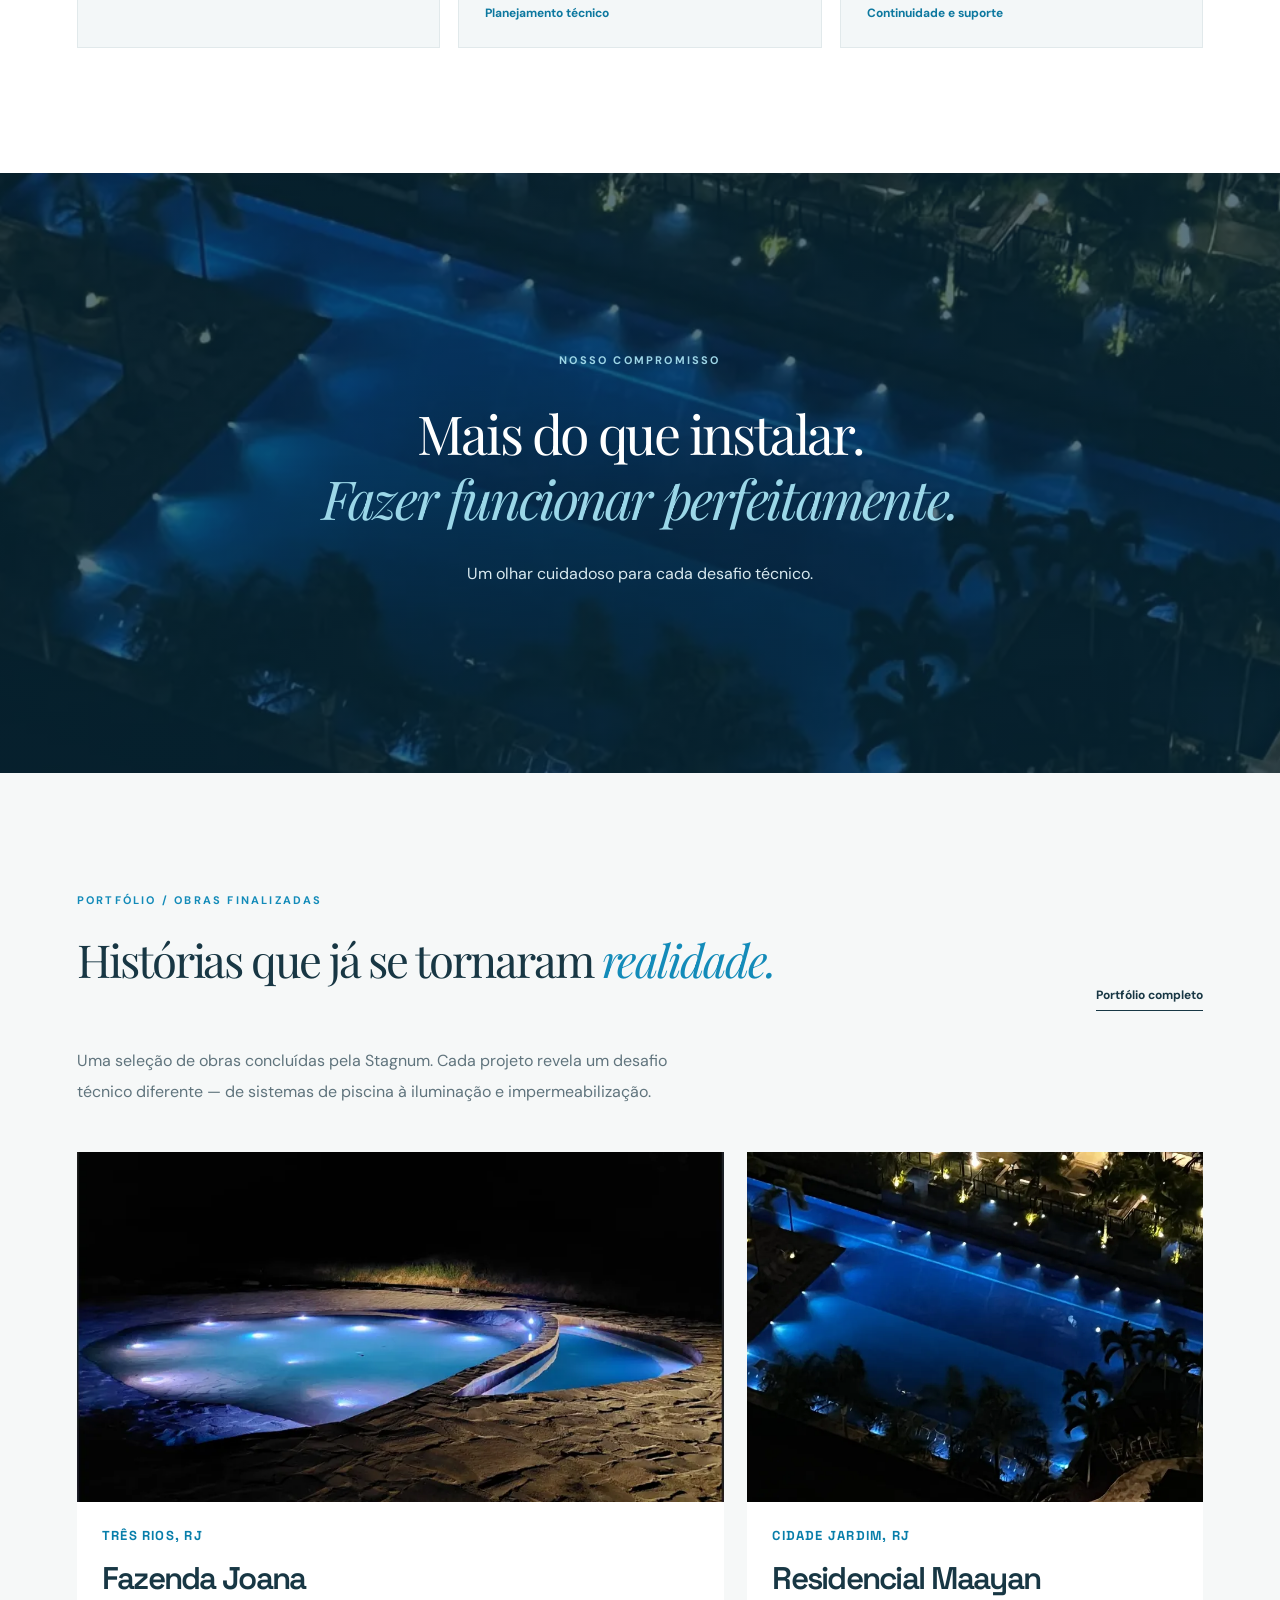
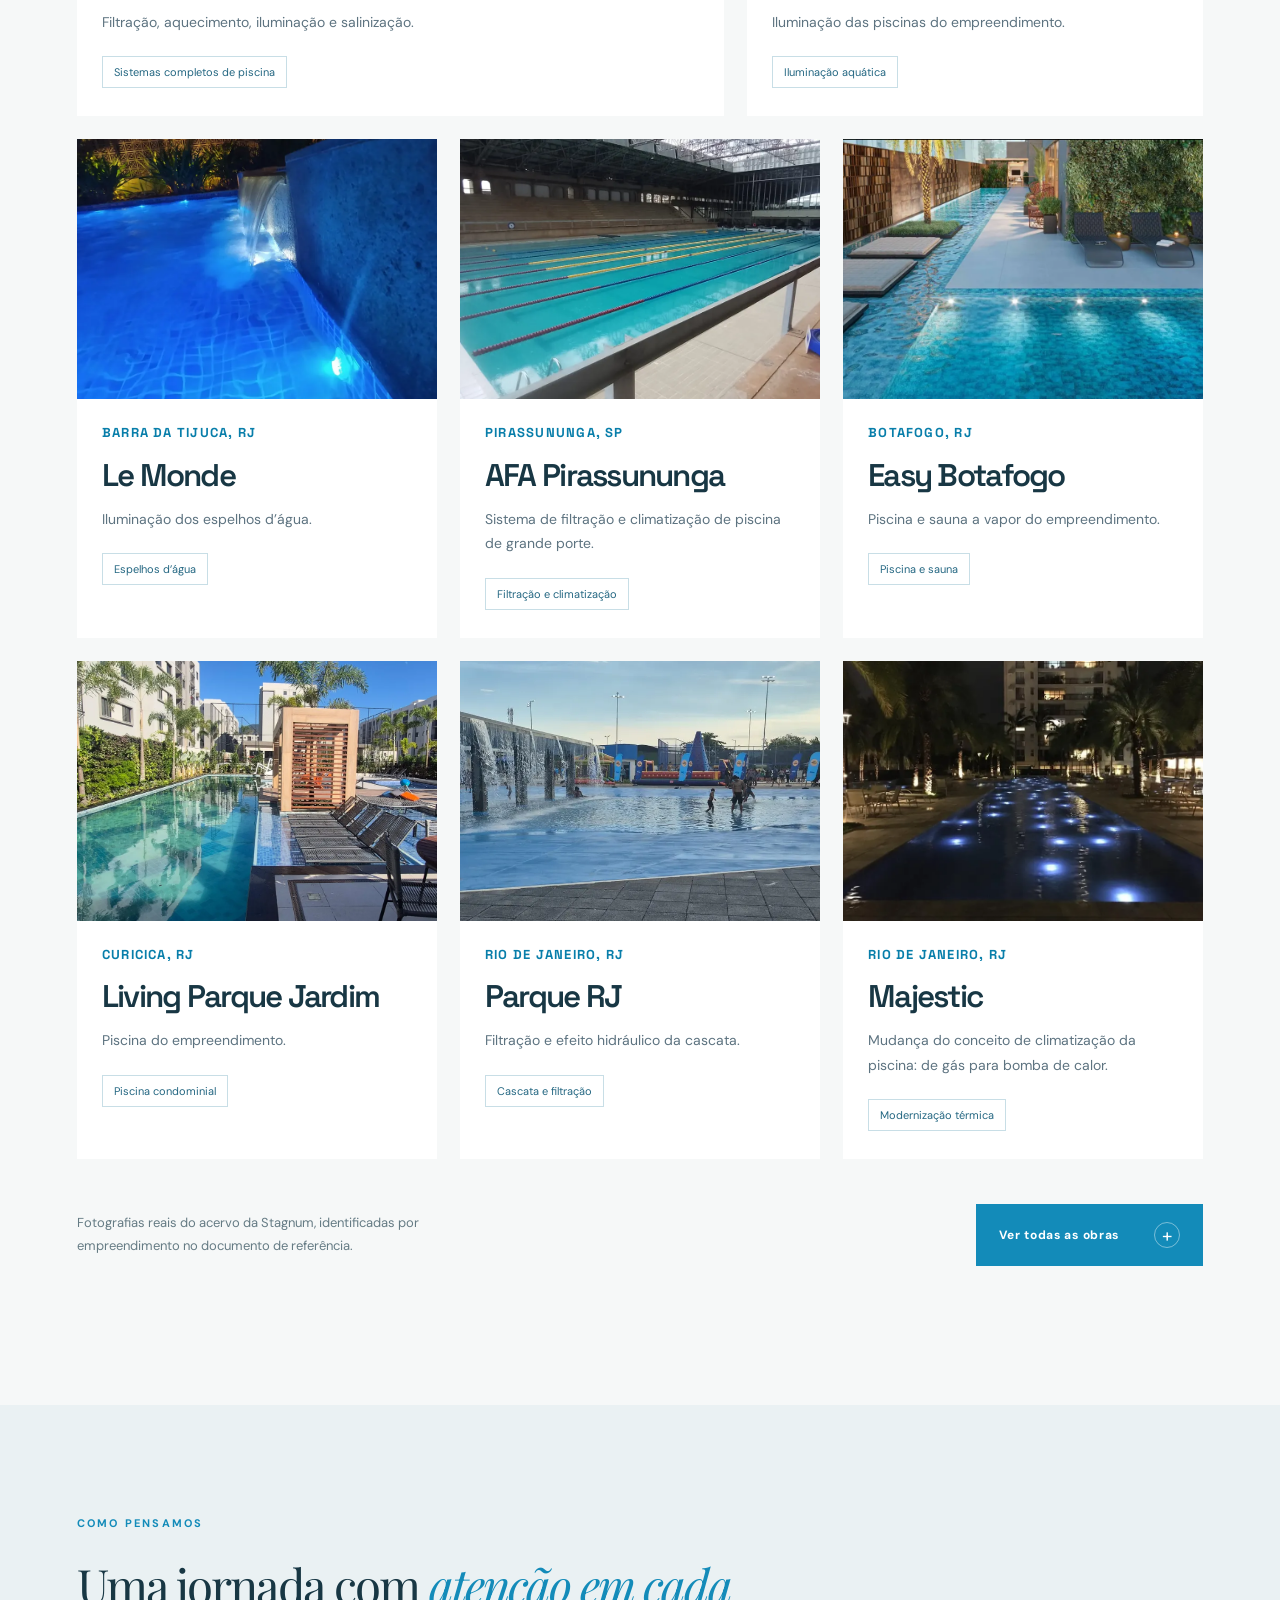
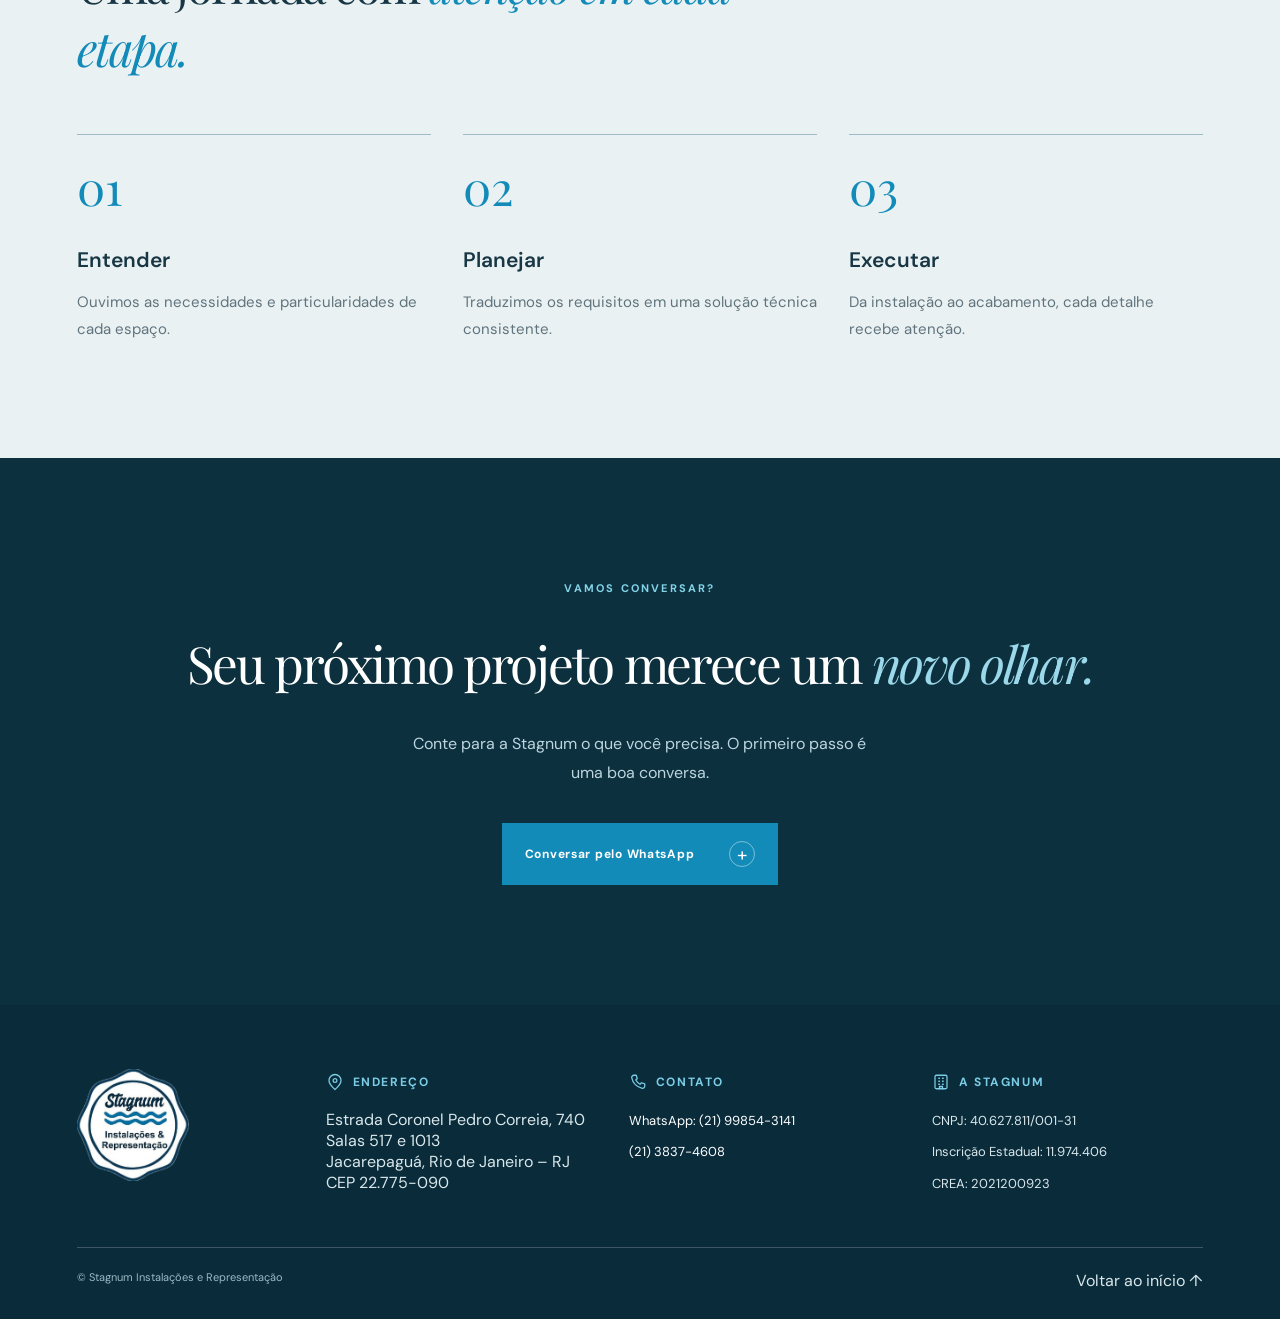
==== commit cd0ef354: "fix: direct homepage contact CTA to WhatsApp" ====
--- a/index.html
+++ b/index.html
@@ -54,7 +54,7 @@
 <section class="statement"><div class="statement-bg" id="statement-bg"></div><div class="statement-content"><p class="eyebrow reveal">Nosso compromisso</p><h2 class="serif reveal">Mais do que instalar.<br><em>Fazer funcionar perfeitamente.</em></h2><p class="reveal">Um olhar cuidadoso para cada desafio técnico.</p></div></section>
 <section id="projetos" class="projects"><div class="wrap"><div class="projects-heading"><div><div class="eyebrow reveal">Portfólio / Obras finalizadas</div><h2 class="serif reveal">Histórias que já se tornaram <span class="italic">realidade.</span></h2></div><a class="link" target="_blank" rel="noopener" href="obras.html">Portfólio completo</a></div><p class="work-intro reveal">Uma seleção de obras concluídas pela Stagnum. Cada projeto revela um desafio técnico diferente — de sistemas de piscina à iluminação e impermeabilização.</p><div class="workgrid"><article class="work reveal"><div class="work-image"><img src="assets/obras/obra-10.webp" alt="Registro do acervo Stagnum: Fazenda Joana" loading="lazy"></div><div class="work-info"><span class="work-location">Três Rios, RJ</span><h3>Fazenda Joana</h3><p>Filtração, aquecimento, iluminação e salinização.</p><span class="work-type">Sistemas completos de piscina</span></div></article><article class="work reveal delay"><div class="work-image"><img src="assets/obras/obra-7.webp" alt="Registro do acervo Stagnum: Residencial Maayan" loading="lazy"></div><div class="work-info"><span class="work-location">Cidade Jardim, RJ</span><h3>Residencial Maayan</h3><p>Iluminação das piscinas do empreendimento.</p><span class="work-type">Iluminação aquática</span></div></article><article class="work reveal"><div class="work-image"><img src="assets/obras/obra-20.webp" alt="Registro do acervo Stagnum: Le Monde" loading="lazy"></div><div class="work-info"><span class="work-location">Barra da Tijuca, RJ</span><h3>Le Monde</h3><p>Iluminação dos espelhos d’água.</p><span class="work-type">Espelhos d’água</span></div></article><article class="work reveal delay"><div class="work-image"><img src="assets/obras/obra-1.webp" alt="Registro do acervo Stagnum: AFA Pirassununga" loading="lazy"></div><div class="work-info"><span class="work-location">Pirassununga, SP</span><h3>AFA Pirassununga</h3><p>Sistema de filtração e climatização de piscina de grande porte.</p><span class="work-type">Filtração e climatização</span></div></article><article class="work reveal"><div class="work-image"><img src="assets/obras/obra-3.webp" alt="Registro do acervo Stagnum: Easy Botafogo" loading="lazy"></div><div class="work-info"><span class="work-location">Botafogo, RJ</span><h3>Easy Botafogo</h3><p>Piscina e sauna a vapor do empreendimento.</p><span class="work-type">Piscina e sauna</span></div></article><article class="work reveal delay"><div class="work-image"><img src="assets/obras/obra-9.webp" alt="Registro do acervo Stagnum: Living Parque Jardim" loading="lazy"></div><div class="work-info"><span class="work-location">Curicica, RJ</span><h3>Living Parque Jardim</h3><p>Piscina do empreendimento.</p><span class="work-type">Piscina condominial</span></div></article><article class="work reveal"><div class="work-image"><img src="assets/obras/obra-14.webp" alt="Registro do acervo Stagnum: Parque RJ" loading="lazy"></div><div class="work-info"><span class="work-location">Rio de Janeiro, RJ</span><h3>Parque RJ</h3><p>Filtração e efeito hidráulico da cascata.</p><span class="work-type">Cascata e filtração</span></div></article><article class="work reveal delay"><div class="work-image"><img src="assets/obras/obra-8.webp" alt="Registro do acervo Stagnum: Majestic" loading="lazy"></div><div class="work-info"><span class="work-location">Rio de Janeiro, RJ</span><h3>Majestic</h3><p>Mudança do conceito de climatização da piscina: de gás para bomba de calor.</p><span class="work-type">Modernização térmica</span></div></article></div><div class="work-actions"><p>Fotografias reais do acervo da Stagnum, identificadas por empreendimento no documento de referência.</p><a class="btn" href="obras.html" target="_blank" rel="noopener">Ver todas as obras <span class="circle">+</span></a></div></div></section>
 <section class="process"><div class="wrap"><p class="eyebrow reveal">Como pensamos</p><h2 class="serif reveal">Uma jornada com <span class="italic">atenção em cada etapa.</span></h2><div class="steps"><article class="step reveal"><span class="number">01</span><h3>Entender</h3><p>Ouvimos as necessidades e particularidades de cada espaço.</p></article><article class="step reveal delay"><span class="number">02</span><h3>Planejar</h3><p>Traduzimos os requisitos em uma solução técnica consistente.</p></article><article class="step reveal delay"><span class="number">03</span><h3>Executar</h3><p>Da instalação ao acabamento, cada detalhe recebe atenção.</p></article></div></div></section>
-<section id="contato" class="closing"><div class="wrap"><p class="eyebrow reveal">Vamos conversar?</p><h2 class="serif reveal">Seu próximo projeto merece um <em>novo olhar.</em></h2><p class="reveal">Conte para a Stagnum o que você precisa. O primeiro passo é uma boa conversa.</p><a class="btn reveal delay" href="https://stagnuminstalacoes.com.br" target="_blank" rel="noopener">Visitar o contato da Stagnum <span class="circle">+</span></a></div></section>
+<section id="contato" class="closing"><div class="wrap"><p class="eyebrow reveal">Vamos conversar?</p><h2 class="serif reveal">Seu próximo projeto merece um <em>novo olhar.</em></h2><p class="reveal">Conte para a Stagnum o que você precisa. O primeiro passo é uma boa conversa.</p><a class="btn reveal delay" href="https://wa.me/5521998543141" target="_blank" rel="noopener" aria-label="Conversar com a Stagnum pelo WhatsApp">Conversar pelo WhatsApp <span class="circle">+</span></a></div></section>
 </main><footer class="footer"><div class="wrap"><a href="#inicio" aria-label="Stagnum, voltar ao início"><img src="stagnum-logo-transparente.webp" alt="Logo original Stagnum Instalações e Representação" width="112" height="112"></a><div class="footer-column"><h2><svg viewBox="0 0 24 24" aria-hidden="true"><path d="M20 10c0 5-8 12-8 12S4 15 4 10a8 8 0 1 1 16 0Z"/><circle cx="12" cy="10" r="2.5"/></svg>Endereço</h2><p><address style="font-style:normal">Estrada Coronel Pedro Correia, 740<br>Salas 517 e 1013<br>Jacarepaguá, Rio de Janeiro – RJ<br>CEP 22.775-090</address></p></div><div class="footer-column"><h2><svg viewBox="0 0 24 24" aria-hidden="true"><path d="M6.6 3h3l1.4 4.3-2 2a15 15 0 0 0 5.7 5.7l2-2L21 14.4v3a3 3 0 0 1-3.3 3A17.6 17.6 0 0 1 3.6 6.3 3 3 0 0 1 6.6 3Z"/></svg>Contato</h2><p><a href="https://wa.me/5521998543141" target="_blank" rel="noopener">WhatsApp: (21) 99854-3141</a></p><p><a href="tel:+552138374608">(21) 3837-4608</a></p></div><div class="footer-column"><h2><svg viewBox="0 0 24 24" aria-hidden="true"><rect x="4" y="3" width="16" height="18" rx="2"/><path d="M9 7h1m4 0h1M9 11h1m4 0h1M9 15h1m4 0h1M10 21v-3h4v3"/></svg>A Stagnum</h2><p>CNPJ: 40.627.811/001-31</p><p>Inscrição Estadual: 11.974.406</p><p>CREA: 2021200923</p></div><div class="footer-end"><p>© Stagnum Instalações e Representação</p><a href="index.html">Voltar ao início ↑</a></div></div></footer>
 <script>
 (()=>{const m=document.getElementById('menu'),t=document.getElementById('menu-toggle');t.addEventListener('click',()=>{const open=m.classList.toggle('open');t.setAttribute('aria-expanded',open);t.textContent=open?'×':'☰'});m.querySelectorAll('a').forEach(a=>a.addEventListener('click',()=>{m.classList.remove('open');t.setAttribute('aria-expanded','false');t.textContent='☰'}));const reduced=window.matchMedia('(prefers-reduced-motion: reduce)');const elements=document.querySelectorAll('.reveal');if('IntersectionObserver'in window&&!reduced.matches){const o=new IntersectionObserver(items=>{items.forEach(e=>{if(e.isIntersecting){e.target.classList.add('visible');o.unobserve(e.target)}})},{threshold:.1,rootMargin:'0px 0px -25px 0px'});elements.forEach(e=>o.observe(e))}else elements.forEach(e=>e.classList.add('visible'));const hero=document.getElementById('hero-image'),shape=document.getElementById('hero-shape'),statement=document.getElementById('statement-bg'),progress=document.getElementById('progress');let scheduled=false;function update(){const y=window.scrollY,max=document.documentElement.scrollHeight-innerHeight;progress.style.width=(max>0?Math.min(100,y/max*100):0)+'%';if(!reduced.matches){const mobile=innerWidth<700;const depth=mobile?.11:.24;hero.style.setProperty('--parallax',Math.min(420,y)*depth+'px');shape.style.setProperty('--shape-shift',Math.min(500,y)*-.12+'px');const rect=statement.parentElement.getBoundingClientRect();if(rect.top<innerHeight&&rect.bottom>0){statement.style.setProperty('--statement-shift',((innerHeight/2-rect.top-rect.height/2)*.09)+'px')}}scheduled=false}window.addEventListener('scroll',()=>{if(!scheduled){requestAnimationFrame(update);scheduled=true}},{passive:true});window.addEventListener('resize',update,{passive:true});update()})();
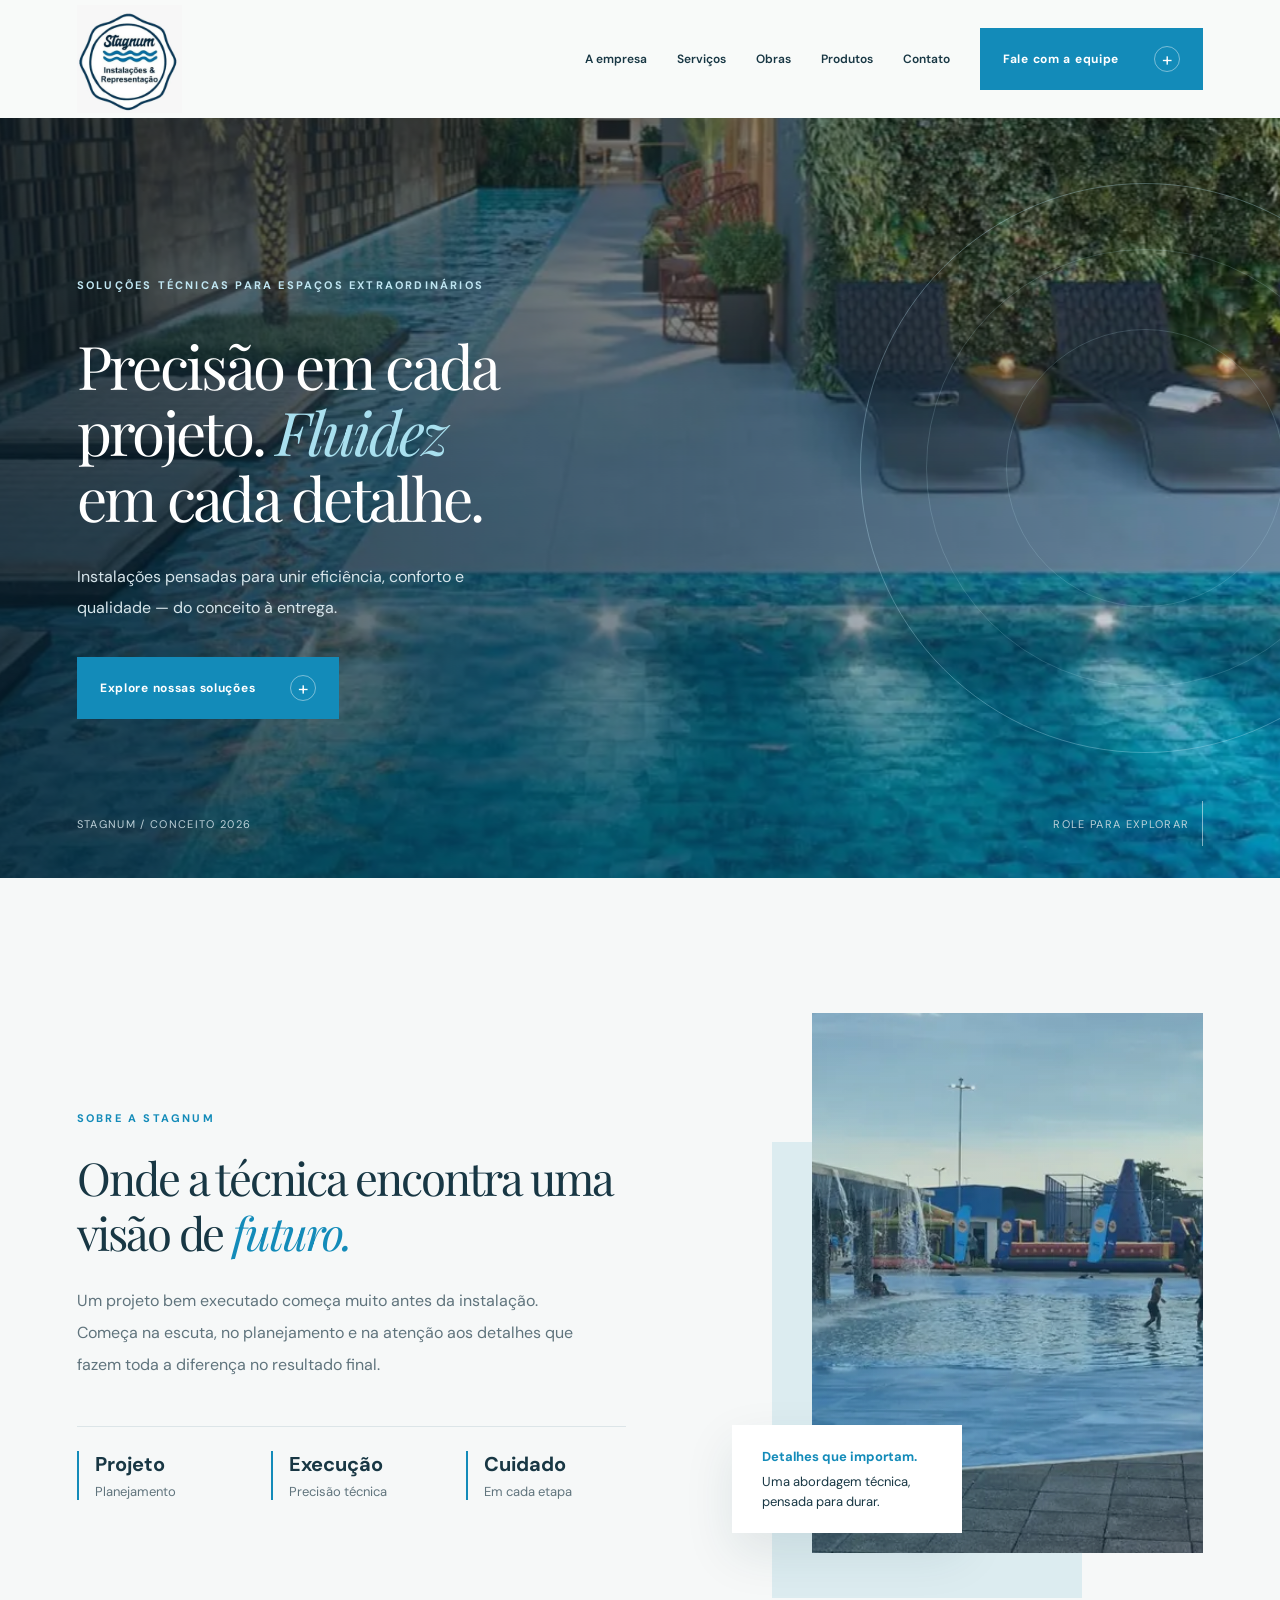
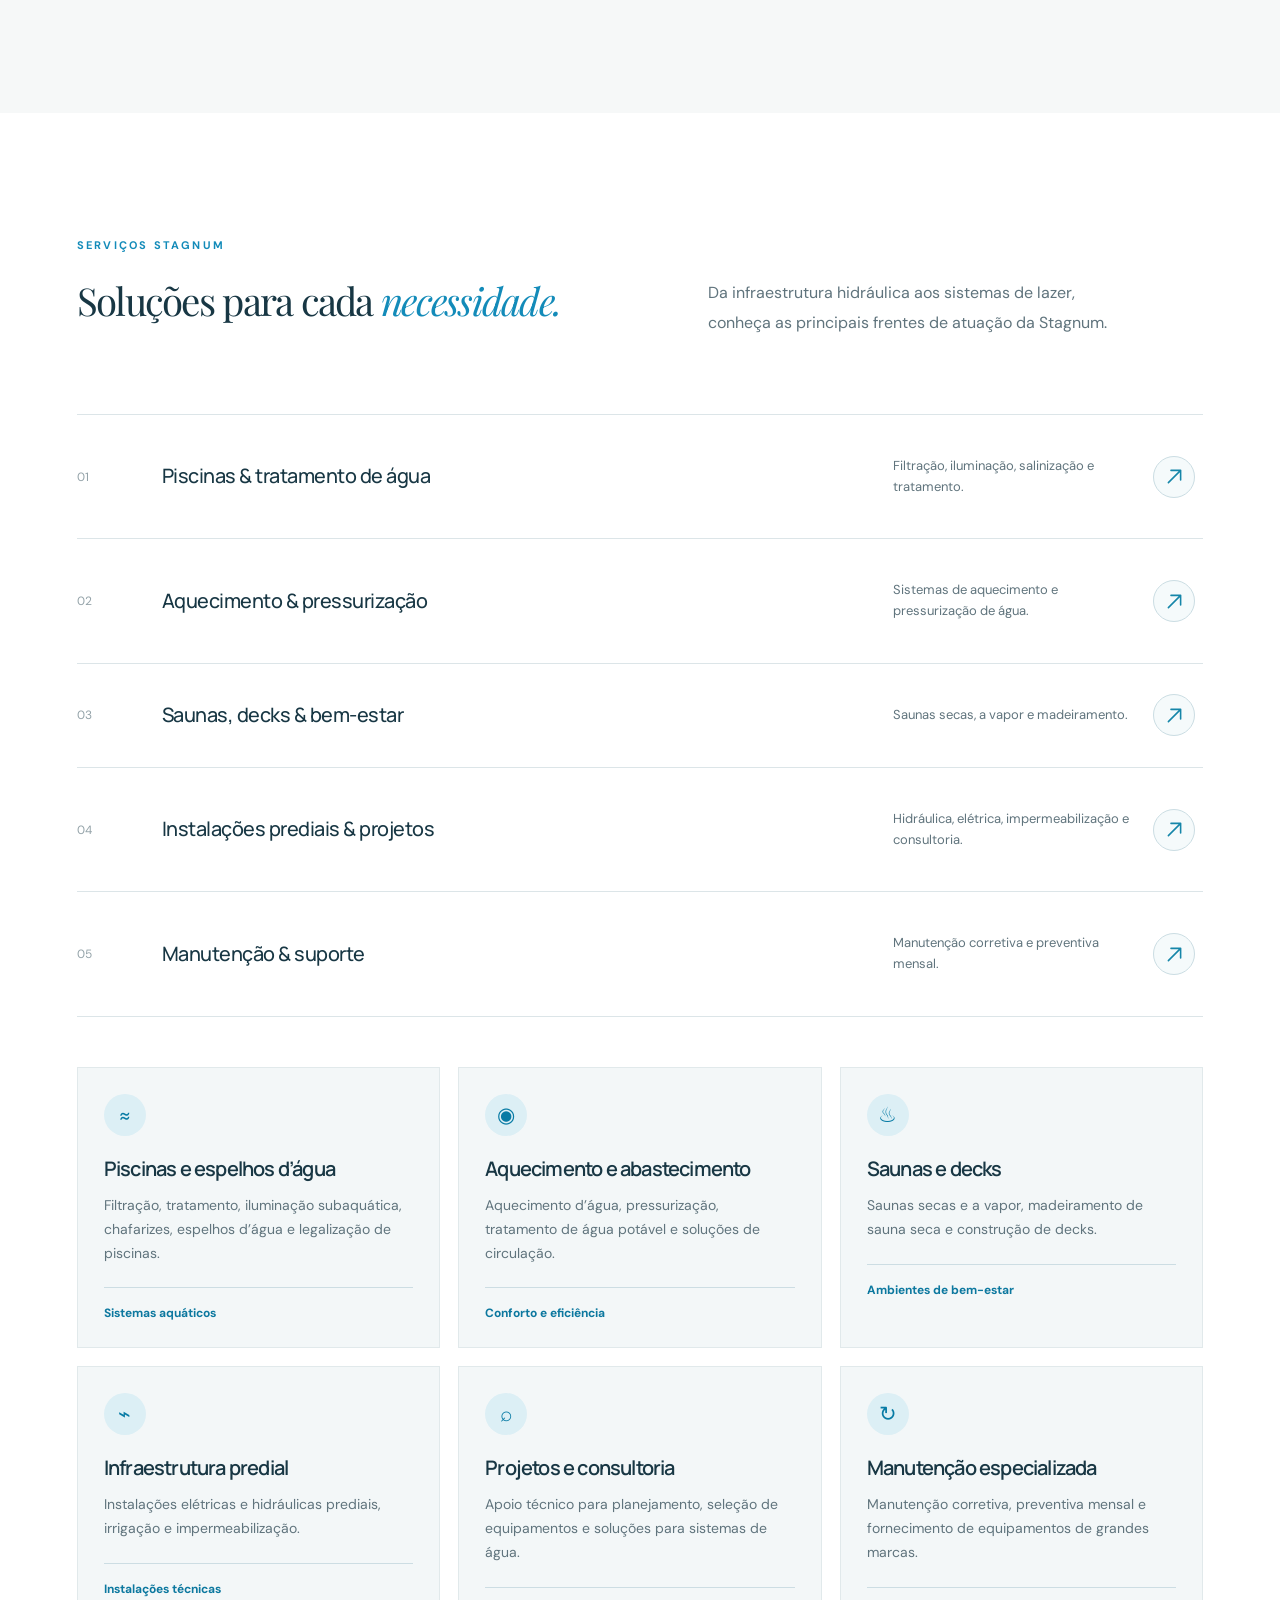
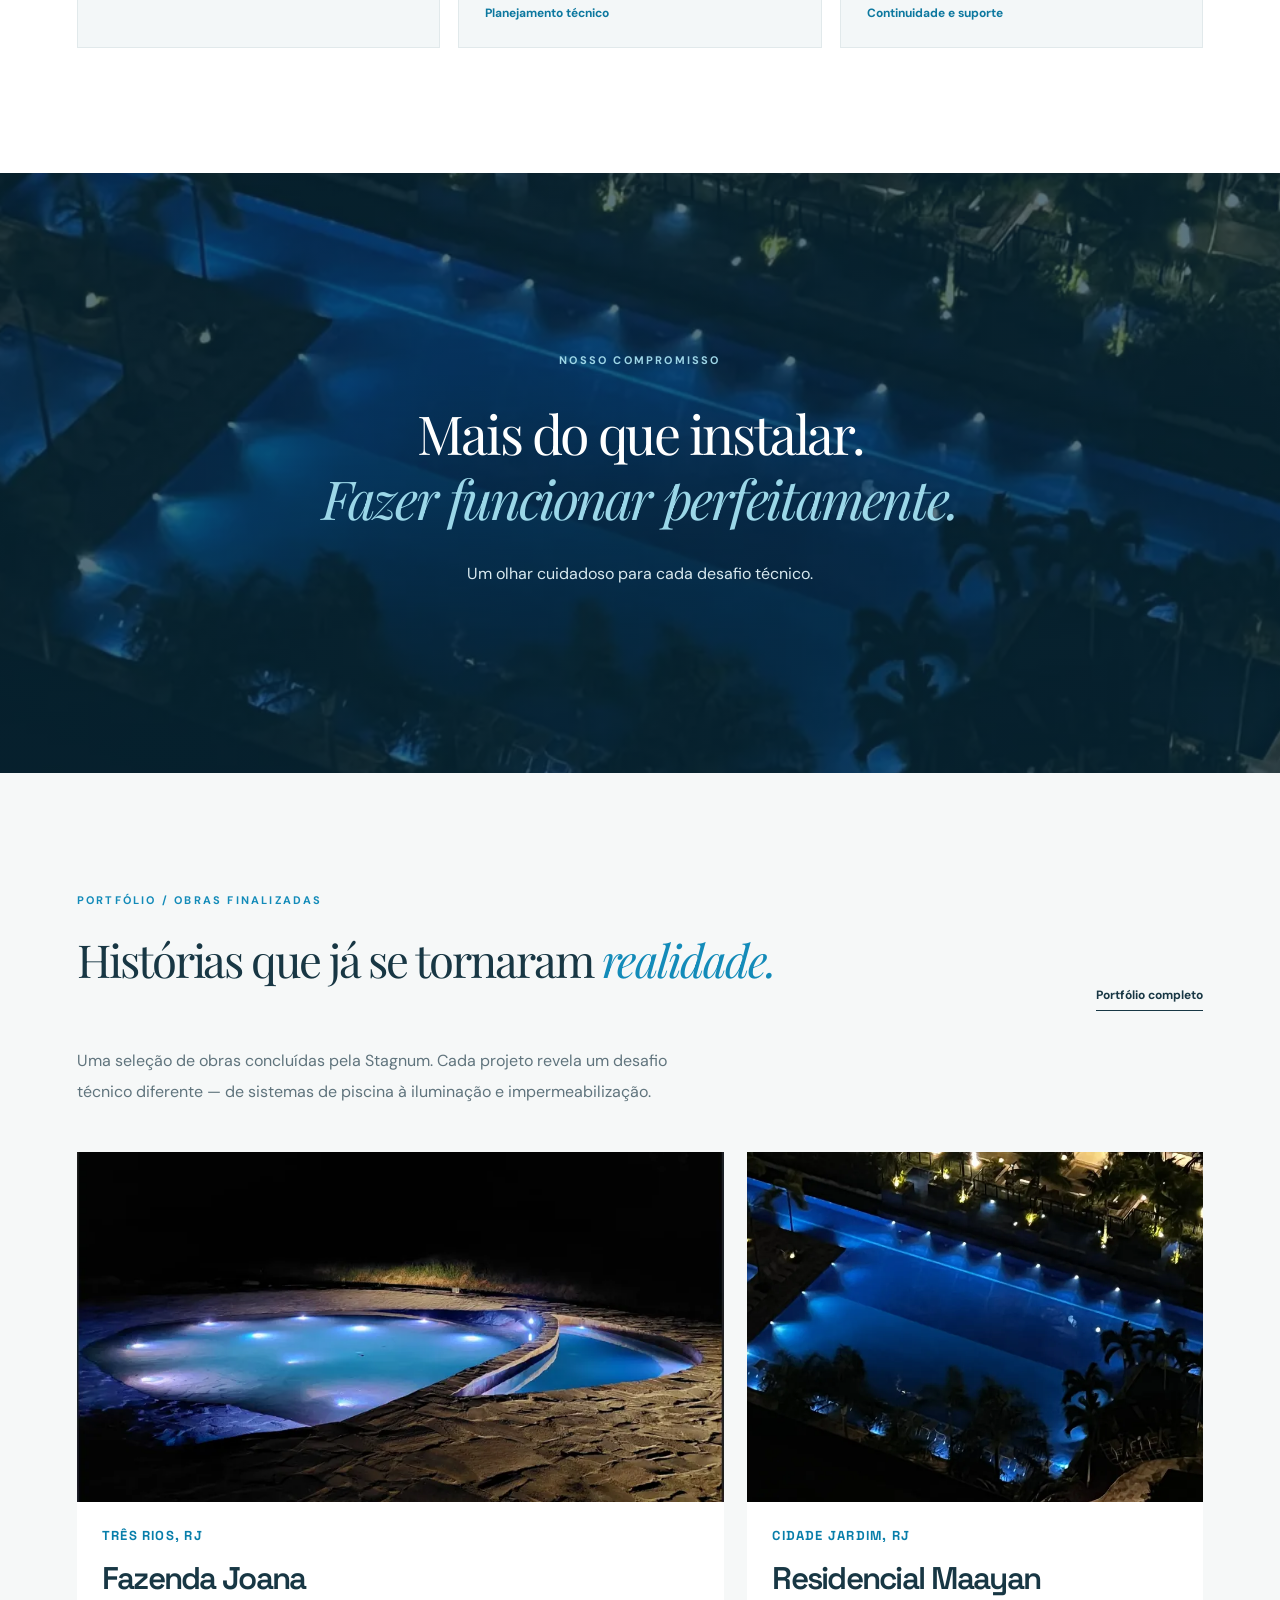
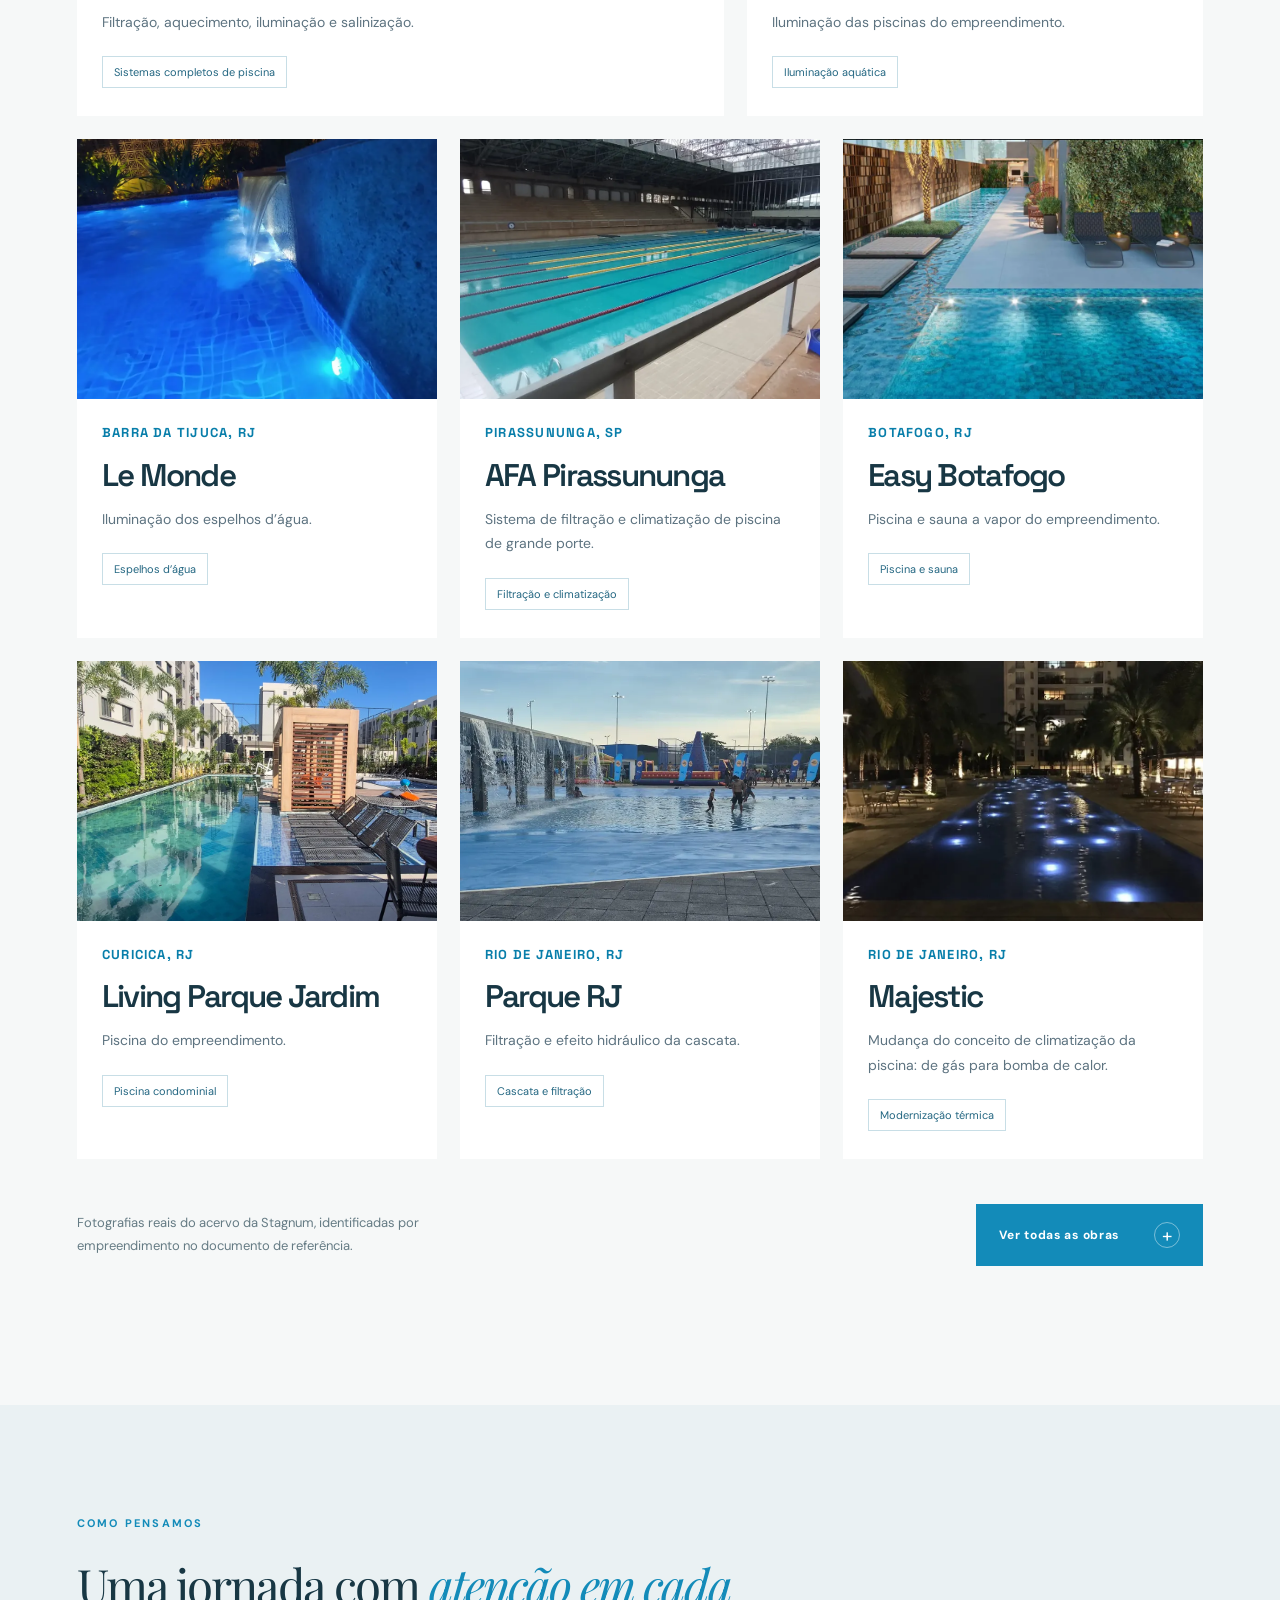
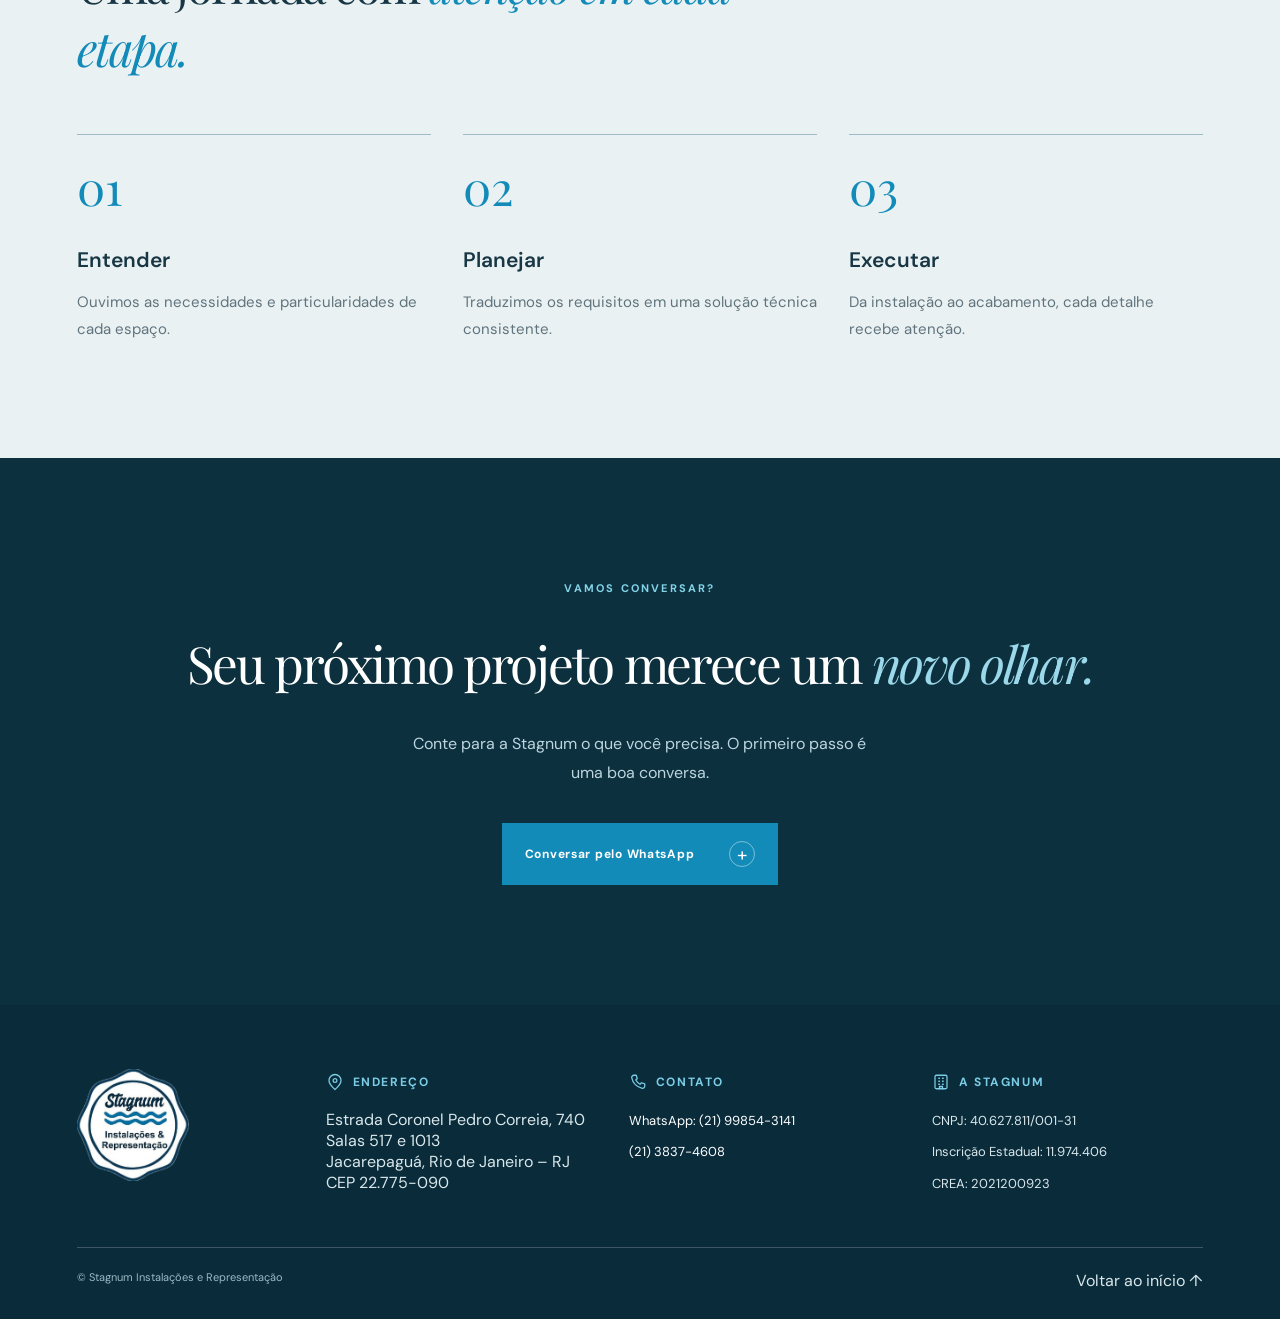
==== commit 278e0826: "style: replace mobile emoji arrows with consistent SVG icons" ====
--- a/index.html
+++ b/index.html
@@ -42,6 +42,11 @@
 .statement h2{font-size:clamp(40px,4.2vw,60px)}
 .process h2{font-size:clamp(38px,3.7vw,54px)}
 }
+.service-row .arrow{color:#1686a9;border-color:#cbdde3;background:#f5fafb;transition:background .25s,color .25s,border-color .25s}
+.service-row .arrow svg{display:block;flex:none;width:21px;height:21px;transition:transform .25s ease}
+.service-row:hover .arrow,.service-row:focus-visible .arrow{background:#138bb9;border-color:#138bb9;color:#fff;transform:none}
+.service-row:hover .arrow svg,.service-row:focus-visible .arrow svg{transform:translate(2px,-2px)}
+@media(prefers-reduced-motion:reduce){.service-row .arrow svg{transition:none}}
 </style>
 <link rel="stylesheet" href="site-institucional.css?v=6">
 </head><body>
@@ -50,7 +55,7 @@
 <main>
 <section class="hero" id="inicio"><div class="hero-image" id="hero-image"></div><div class="hero-shape" id="hero-shape"></div><div class="wrap hero-content"><p class="eyebrow reveal">Soluções técnicas para espaços extraordinários</p><h1 class="serif reveal delay">Precisão em cada<br>projeto. <em>Fluidez</em><br>em cada detalhe.</h1><p class="hero-desc reveal">Instalações pensadas para unir eficiência, conforto e qualidade — do conceito à entrega.</p><a href="servicos.html" class="btn reveal delay">Explore nossas soluções <span class="circle">+</span></a></div><div class="hero-bottom"><span>STAGNUM / CONCEITO 2026</span><div class="scroll-indicator">ROLE PARA EXPLORAR <span class="scroll-line"></span></div></div></section>
 <section id="empresa" class="intro"><div class="wrap intro-grid"><div><div class="eyebrow reveal">Sobre a Stagnum</div><h2 class="serif reveal">Onde a técnica encontra uma visão de <span class="italic">futuro.</span></h2><p class="reveal">Um projeto bem executado começa muito antes da instalação. Começa na escuta, no planejamento e na atenção aos detalhes que fazem toda a diferença no resultado final.</p><div class="micro-stats reveal"><div><strong>Projeto</strong>Planejamento</div><div><strong>Execução</strong>Precisão técnica</div><div><strong>Cuidado</strong>Em cada etapa</div></div></div><div class="image-composition reveal"><img src="assets/obras/obra-14.webp" alt="Cascata e efeitos hidráulicos do Parque São Gonçalo, RJ — acervo Stagnum" loading="lazy"><div class="image-note"><b>Detalhes que importam.</b>Uma abordagem técnica, pensada para durar.</div></div></div></section>
-<section id="solucoes" class="services"><div class="wrap"><div class="services-top"><div><div class="eyebrow reveal">Serviços Stagnum</div><h2 class="serif reveal">Soluções para cada <span class="italic">necessidade.</span></h2></div><p class="reveal">Da infraestrutura hidráulica aos sistemas de lazer, conheça as principais frentes de atuação da Stagnum.</p></div><div class="service-list"><a href="#servicos-detalhes" class="service-row reveal"><span class="index">01</span><h3>Piscinas & tratamento de água</h3><p>Filtração, iluminação, salinização e tratamento.</p><span class="arrow">↗</span></a><a href="#servicos-detalhes" class="service-row reveal"><span class="index">02</span><h3>Aquecimento & pressurização</h3><p>Sistemas de aquecimento e pressurização de água.</p><span class="arrow">↗</span></a><a href="#servicos-detalhes" class="service-row reveal"><span class="index">03</span><h3>Saunas, decks & bem-estar</h3><p>Saunas secas, a vapor e madeiramento.</p><span class="arrow">↗</span></a><a href="#servicos-detalhes" class="service-row reveal"><span class="index">04</span><h3>Instalações prediais & projetos</h3><p>Hidráulica, elétrica, impermeabilização e consultoria.</p><span class="arrow">↗</span></a><a href="#servicos-detalhes" class="service-row reveal"><span class="index">05</span><h3>Manutenção & suporte</h3><p>Manutenção corretiva e preventiva mensal.</p><span class="arrow">↗</span></a></div><div class="catalog" id="servicos-detalhes"><article class="catalog-card reveal"><div class="catalog-icon">≈</div><h3>Piscinas e espelhos d’água</h3><p>Filtração, tratamento, iluminação subaquática, chafarizes, espelhos d’água e legalização de piscinas.</p><div class="catalog-meta">Sistemas aquáticos</div></article><article class="catalog-card reveal delay"><div class="catalog-icon">◉</div><h3>Aquecimento e abastecimento</h3><p>Aquecimento d’água, pressurização, tratamento de água potável e soluções de circulação.</p><div class="catalog-meta">Conforto e eficiência</div></article><article class="catalog-card reveal"><div class="catalog-icon">♨</div><h3>Saunas e decks</h3><p>Saunas secas e a vapor, madeiramento de sauna seca e construção de decks.</p><div class="catalog-meta">Ambientes de bem-estar</div></article><article class="catalog-card reveal delay"><div class="catalog-icon">⌁</div><h3>Infraestrutura predial</h3><p>Instalações elétricas e hidráulicas prediais, irrigação e impermeabilização.</p><div class="catalog-meta">Instalações técnicas</div></article><article class="catalog-card reveal"><div class="catalog-icon">⌕</div><h3>Projetos e consultoria</h3><p>Apoio técnico para planejamento, seleção de equipamentos e soluções para sistemas de água.</p><div class="catalog-meta">Planejamento técnico</div></article><article class="catalog-card reveal delay"><div class="catalog-icon">↻</div><h3>Manutenção especializada</h3><p>Manutenção corretiva, preventiva mensal e fornecimento de equipamentos de grandes marcas.</p><div class="catalog-meta">Continuidade e suporte</div></article></div></div></section>
+<section id="solucoes" class="services"><div class="wrap"><div class="services-top"><div><div class="eyebrow reveal">Serviços Stagnum</div><h2 class="serif reveal">Soluções para cada <span class="italic">necessidade.</span></h2></div><p class="reveal">Da infraestrutura hidráulica aos sistemas de lazer, conheça as principais frentes de atuação da Stagnum.</p></div><div class="service-list"><a href="#servicos-detalhes" class="service-row reveal"><span class="index">01</span><h3>Piscinas & tratamento de água</h3><p>Filtração, iluminação, salinização e tratamento.</p><span class="arrow" aria-hidden="true"><svg viewBox="0 0 24 24" width="22" height="22" fill="none" stroke="currentColor" stroke-width="1.8" stroke-linecap="round" stroke-linejoin="round"><path d="M5 19 19 5M8 5h11v11"/></svg></span></a><a href="#servicos-detalhes" class="service-row reveal"><span class="index">02</span><h3>Aquecimento & pressurização</h3><p>Sistemas de aquecimento e pressurização de água.</p><span class="arrow" aria-hidden="true"><svg viewBox="0 0 24 24" width="22" height="22" fill="none" stroke="currentColor" stroke-width="1.8" stroke-linecap="round" stroke-linejoin="round"><path d="M5 19 19 5M8 5h11v11"/></svg></span></a><a href="#servicos-detalhes" class="service-row reveal"><span class="index">03</span><h3>Saunas, decks & bem-estar</h3><p>Saunas secas, a vapor e madeiramento.</p><span class="arrow" aria-hidden="true"><svg viewBox="0 0 24 24" width="22" height="22" fill="none" stroke="currentColor" stroke-width="1.8" stroke-linecap="round" stroke-linejoin="round"><path d="M5 19 19 5M8 5h11v11"/></svg></span></a><a href="#servicos-detalhes" class="service-row reveal"><span class="index">04</span><h3>Instalações prediais & projetos</h3><p>Hidráulica, elétrica, impermeabilização e consultoria.</p><span class="arrow" aria-hidden="true"><svg viewBox="0 0 24 24" width="22" height="22" fill="none" stroke="currentColor" stroke-width="1.8" stroke-linecap="round" stroke-linejoin="round"><path d="M5 19 19 5M8 5h11v11"/></svg></span></a><a href="#servicos-detalhes" class="service-row reveal"><span class="index">05</span><h3>Manutenção & suporte</h3><p>Manutenção corretiva e preventiva mensal.</p><span class="arrow" aria-hidden="true"><svg viewBox="0 0 24 24" width="22" height="22" fill="none" stroke="currentColor" stroke-width="1.8" stroke-linecap="round" stroke-linejoin="round"><path d="M5 19 19 5M8 5h11v11"/></svg></span></a></div><div class="catalog" id="servicos-detalhes"><article class="catalog-card reveal"><div class="catalog-icon">≈</div><h3>Piscinas e espelhos d’água</h3><p>Filtração, tratamento, iluminação subaquática, chafarizes, espelhos d’água e legalização de piscinas.</p><div class="catalog-meta">Sistemas aquáticos</div></article><article class="catalog-card reveal delay"><div class="catalog-icon">◉</div><h3>Aquecimento e abastecimento</h3><p>Aquecimento d’água, pressurização, tratamento de água potável e soluções de circulação.</p><div class="catalog-meta">Conforto e eficiência</div></article><article class="catalog-card reveal"><div class="catalog-icon">♨</div><h3>Saunas e decks</h3><p>Saunas secas e a vapor, madeiramento de sauna seca e construção de decks.</p><div class="catalog-meta">Ambientes de bem-estar</div></article><article class="catalog-card reveal delay"><div class="catalog-icon">⌁</div><h3>Infraestrutura predial</h3><p>Instalações elétricas e hidráulicas prediais, irrigação e impermeabilização.</p><div class="catalog-meta">Instalações técnicas</div></article><article class="catalog-card reveal"><div class="catalog-icon">⌕</div><h3>Projetos e consultoria</h3><p>Apoio técnico para planejamento, seleção de equipamentos e soluções para sistemas de água.</p><div class="catalog-meta">Planejamento técnico</div></article><article class="catalog-card reveal delay"><div class="catalog-icon">↻</div><h3>Manutenção especializada</h3><p>Manutenção corretiva, preventiva mensal e fornecimento de equipamentos de grandes marcas.</p><div class="catalog-meta">Continuidade e suporte</div></article></div></div></section>
 <section class="statement"><div class="statement-bg" id="statement-bg"></div><div class="statement-content"><p class="eyebrow reveal">Nosso compromisso</p><h2 class="serif reveal">Mais do que instalar.<br><em>Fazer funcionar perfeitamente.</em></h2><p class="reveal">Um olhar cuidadoso para cada desafio técnico.</p></div></section>
 <section id="projetos" class="projects"><div class="wrap"><div class="projects-heading"><div><div class="eyebrow reveal">Portfólio / Obras finalizadas</div><h2 class="serif reveal">Histórias que já se tornaram <span class="italic">realidade.</span></h2></div><a class="link" target="_blank" rel="noopener" href="obras.html">Portfólio completo</a></div><p class="work-intro reveal">Uma seleção de obras concluídas pela Stagnum. Cada projeto revela um desafio técnico diferente — de sistemas de piscina à iluminação e impermeabilização.</p><div class="workgrid"><article class="work reveal"><div class="work-image"><img src="assets/obras/obra-10.webp" alt="Registro do acervo Stagnum: Fazenda Joana" loading="lazy"></div><div class="work-info"><span class="work-location">Três Rios, RJ</span><h3>Fazenda Joana</h3><p>Filtração, aquecimento, iluminação e salinização.</p><span class="work-type">Sistemas completos de piscina</span></div></article><article class="work reveal delay"><div class="work-image"><img src="assets/obras/obra-7.webp" alt="Registro do acervo Stagnum: Residencial Maayan" loading="lazy"></div><div class="work-info"><span class="work-location">Cidade Jardim, RJ</span><h3>Residencial Maayan</h3><p>Iluminação das piscinas do empreendimento.</p><span class="work-type">Iluminação aquática</span></div></article><article class="work reveal"><div class="work-image"><img src="assets/obras/obra-20.webp" alt="Registro do acervo Stagnum: Le Monde" loading="lazy"></div><div class="work-info"><span class="work-location">Barra da Tijuca, RJ</span><h3>Le Monde</h3><p>Iluminação dos espelhos d’água.</p><span class="work-type">Espelhos d’água</span></div></article><article class="work reveal delay"><div class="work-image"><img src="assets/obras/obra-1.webp" alt="Registro do acervo Stagnum: AFA Pirassununga" loading="lazy"></div><div class="work-info"><span class="work-location">Pirassununga, SP</span><h3>AFA Pirassununga</h3><p>Sistema de filtração e climatização de piscina de grande porte.</p><span class="work-type">Filtração e climatização</span></div></article><article class="work reveal"><div class="work-image"><img src="assets/obras/obra-3.webp" alt="Registro do acervo Stagnum: Easy Botafogo" loading="lazy"></div><div class="work-info"><span class="work-location">Botafogo, RJ</span><h3>Easy Botafogo</h3><p>Piscina e sauna a vapor do empreendimento.</p><span class="work-type">Piscina e sauna</span></div></article><article class="work reveal delay"><div class="work-image"><img src="assets/obras/obra-9.webp" alt="Registro do acervo Stagnum: Living Parque Jardim" loading="lazy"></div><div class="work-info"><span class="work-location">Curicica, RJ</span><h3>Living Parque Jardim</h3><p>Piscina do empreendimento.</p><span class="work-type">Piscina condominial</span></div></article><article class="work reveal"><div class="work-image"><img src="assets/obras/obra-14.webp" alt="Registro do acervo Stagnum: Parque RJ" loading="lazy"></div><div class="work-info"><span class="work-location">Rio de Janeiro, RJ</span><h3>Parque RJ</h3><p>Filtração e efeito hidráulico da cascata.</p><span class="work-type">Cascata e filtração</span></div></article><article class="work reveal delay"><div class="work-image"><img src="assets/obras/obra-8.webp" alt="Registro do acervo Stagnum: Majestic" loading="lazy"></div><div class="work-info"><span class="work-location">Rio de Janeiro, RJ</span><h3>Majestic</h3><p>Mudança do conceito de climatização da piscina: de gás para bomba de calor.</p><span class="work-type">Modernização térmica</span></div></article></div><div class="work-actions"><p>Fotografias reais do acervo da Stagnum, identificadas por empreendimento no documento de referência.</p><a class="btn" href="obras.html" target="_blank" rel="noopener">Ver todas as obras <span class="circle">+</span></a></div></div></section>
 <section class="process"><div class="wrap"><p class="eyebrow reveal">Como pensamos</p><h2 class="serif reveal">Uma jornada com <span class="italic">atenção em cada etapa.</span></h2><div class="steps"><article class="step reveal"><span class="number">01</span><h3>Entender</h3><p>Ouvimos as necessidades e particularidades de cada espaço.</p></article><article class="step reveal delay"><span class="number">02</span><h3>Planejar</h3><p>Traduzimos os requisitos em uma solução técnica consistente.</p></article><article class="step reveal delay"><span class="number">03</span><h3>Executar</h3><p>Da instalação ao acabamento, cada detalhe recebe atenção.</p></article></div></div></section>
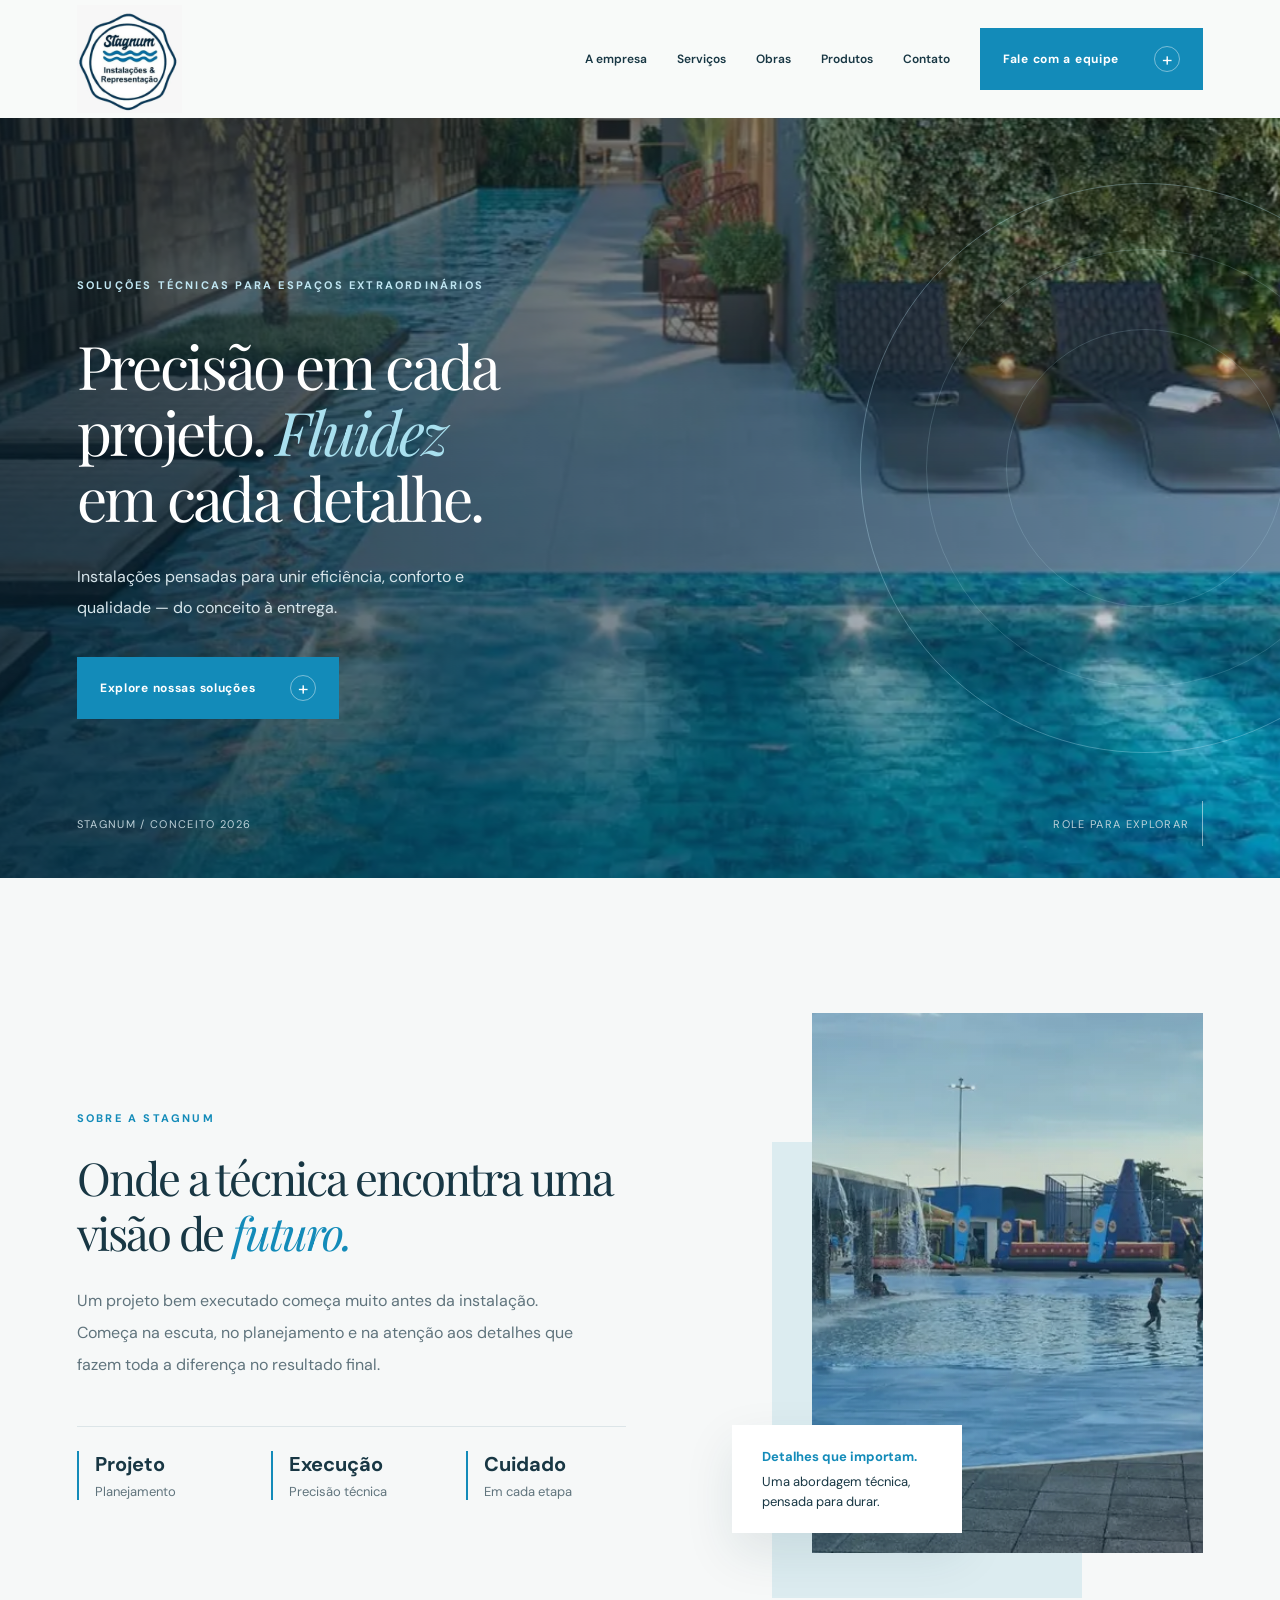
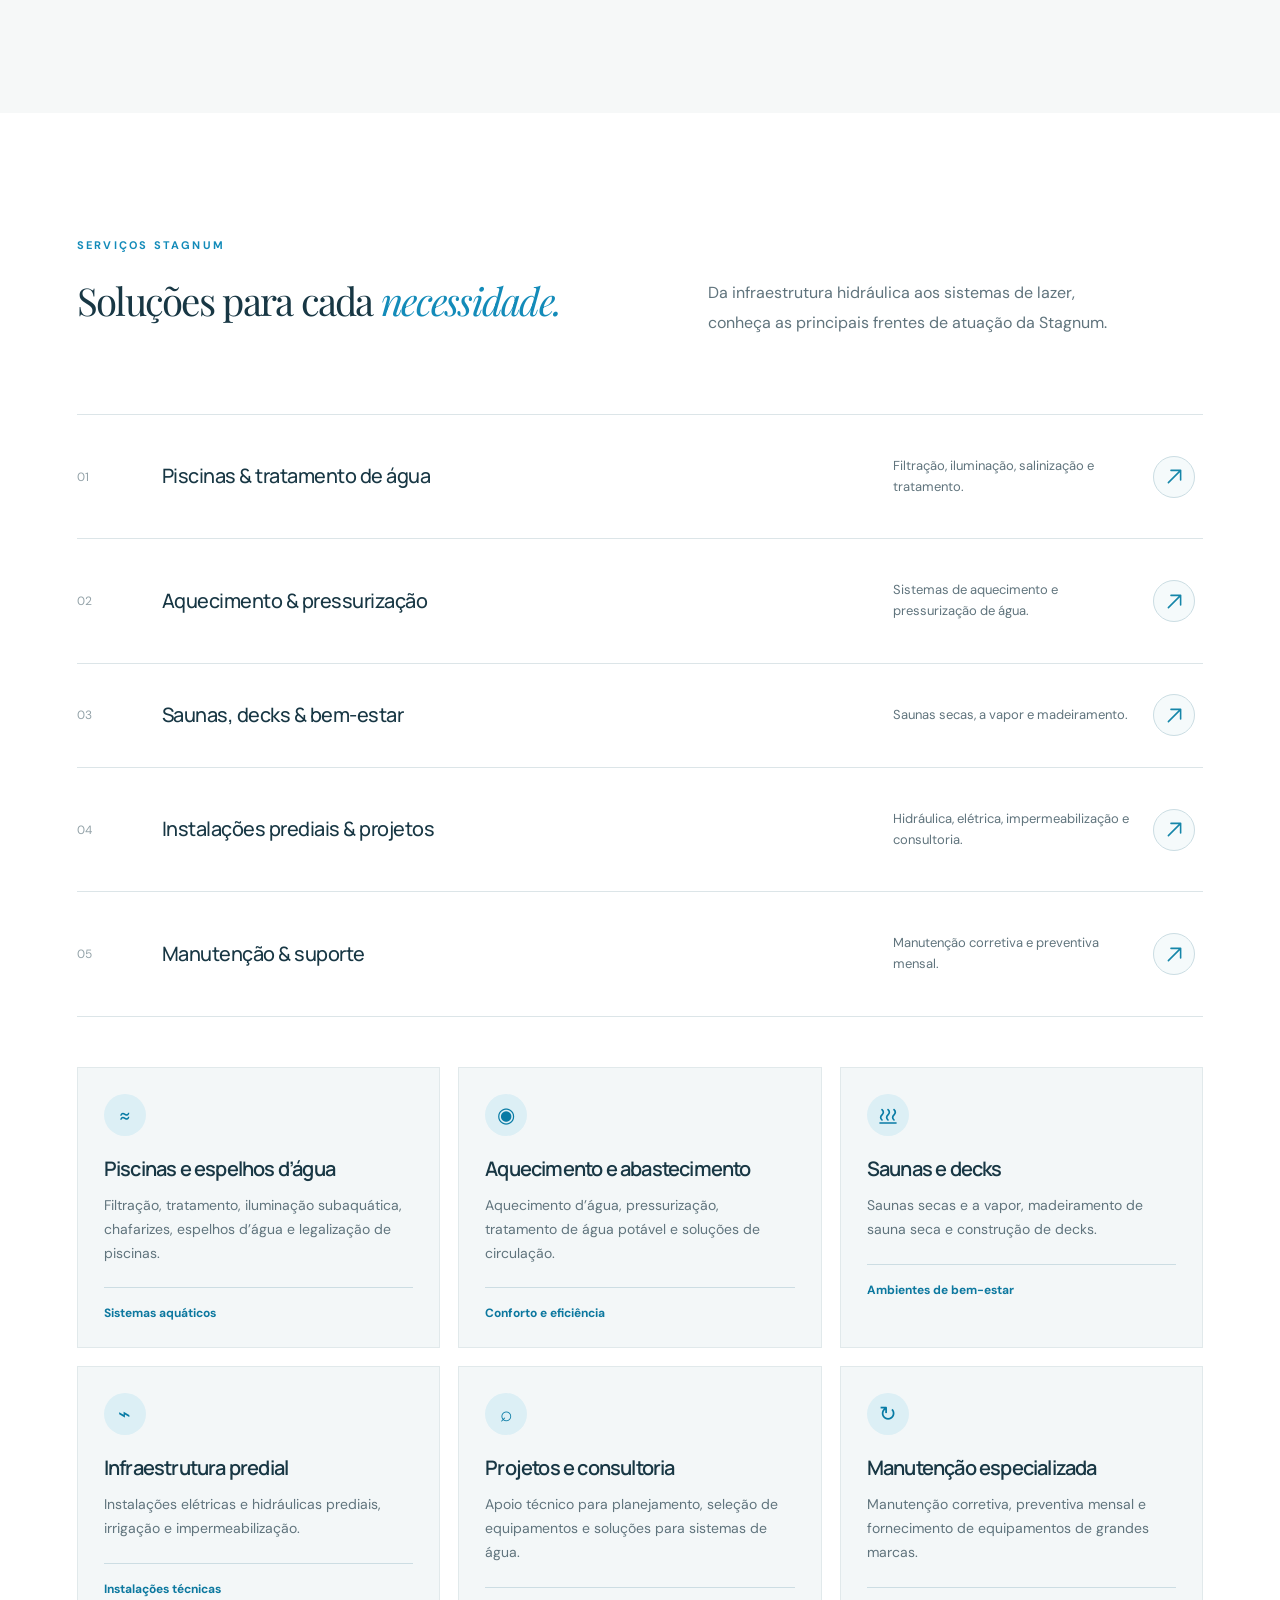
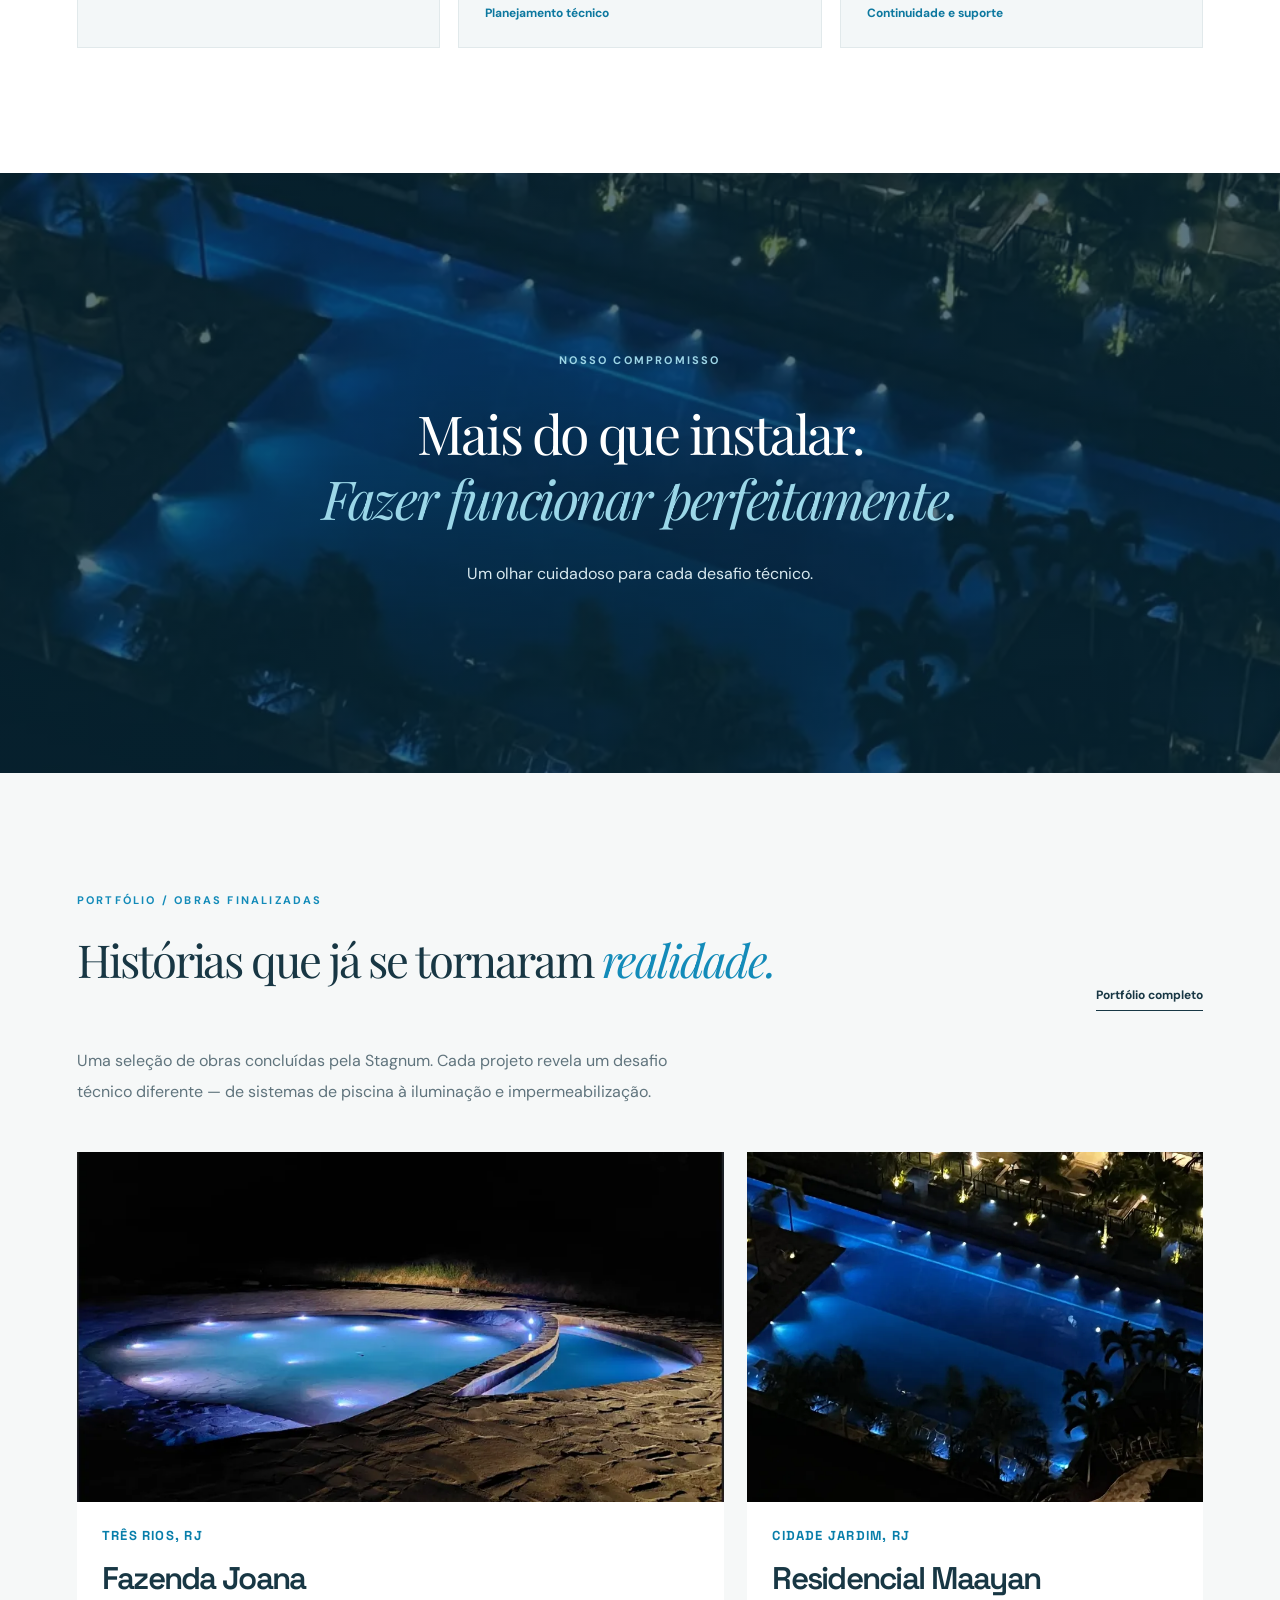
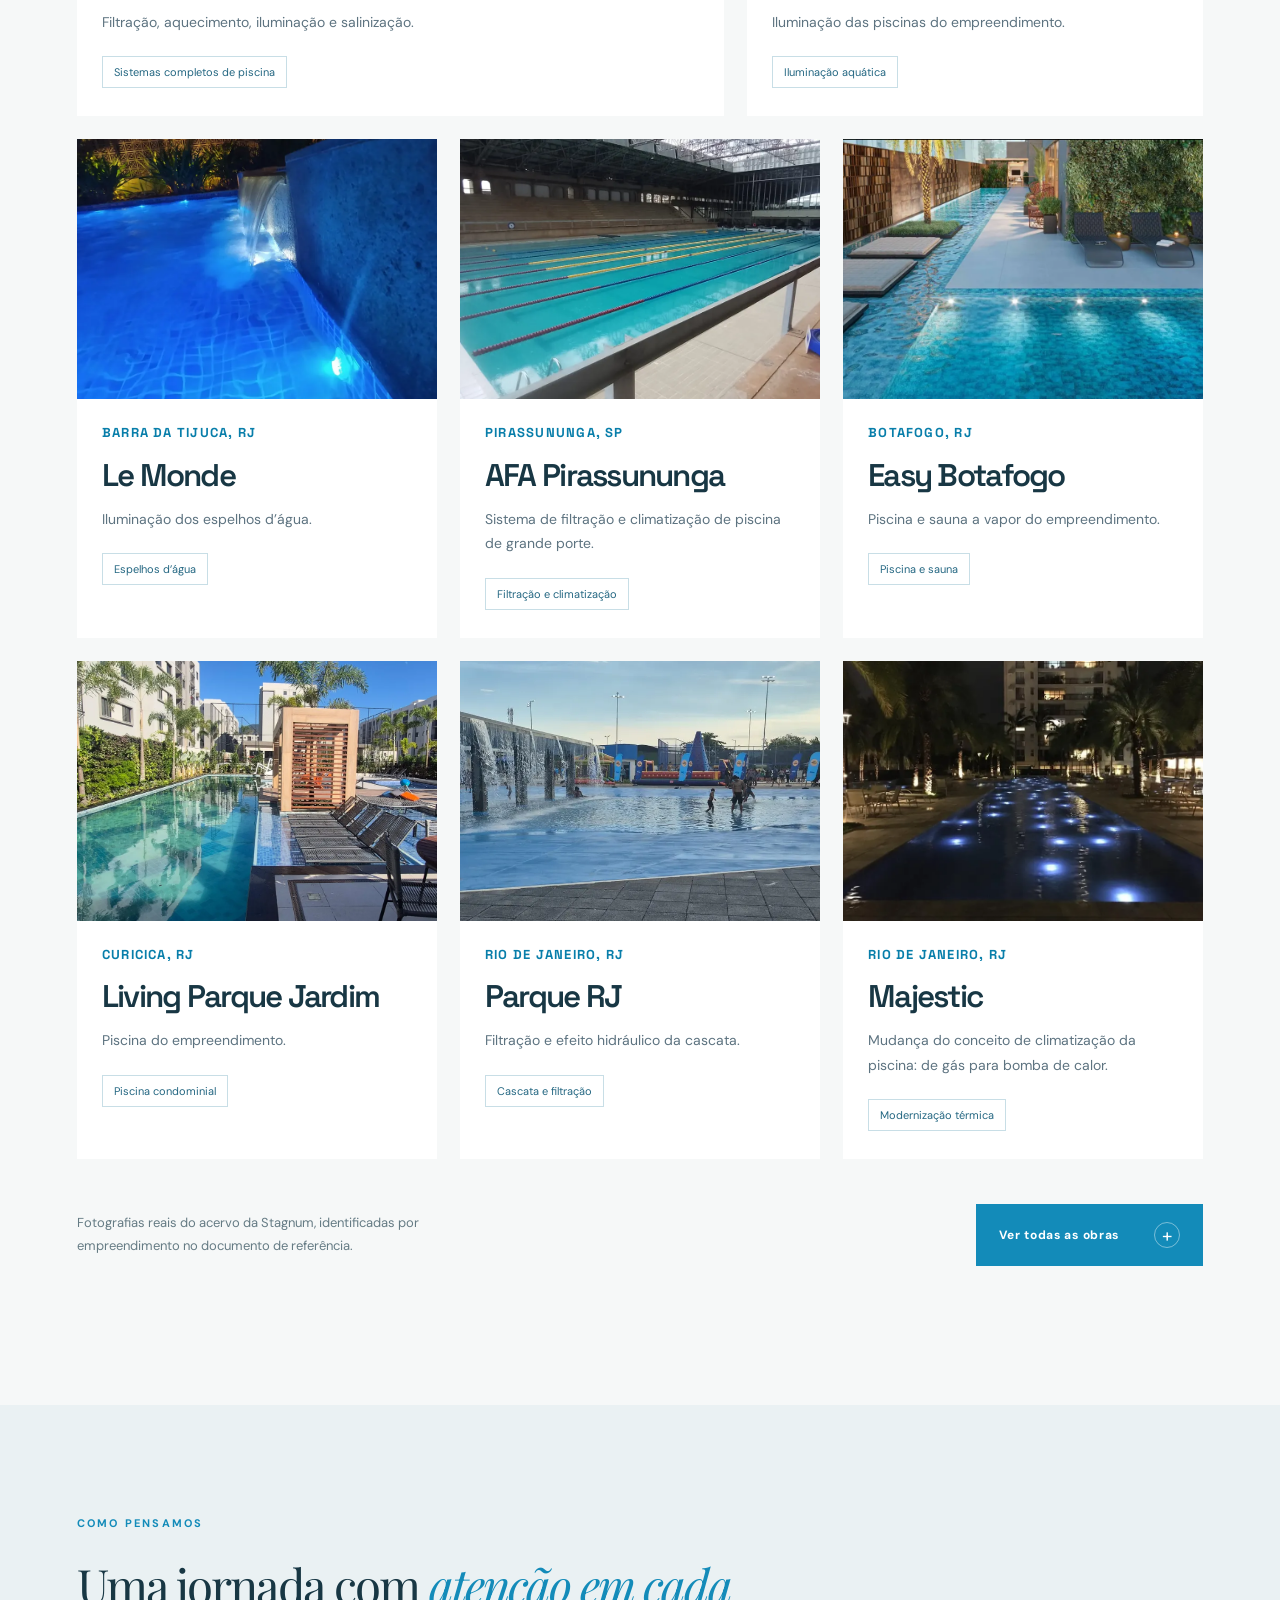
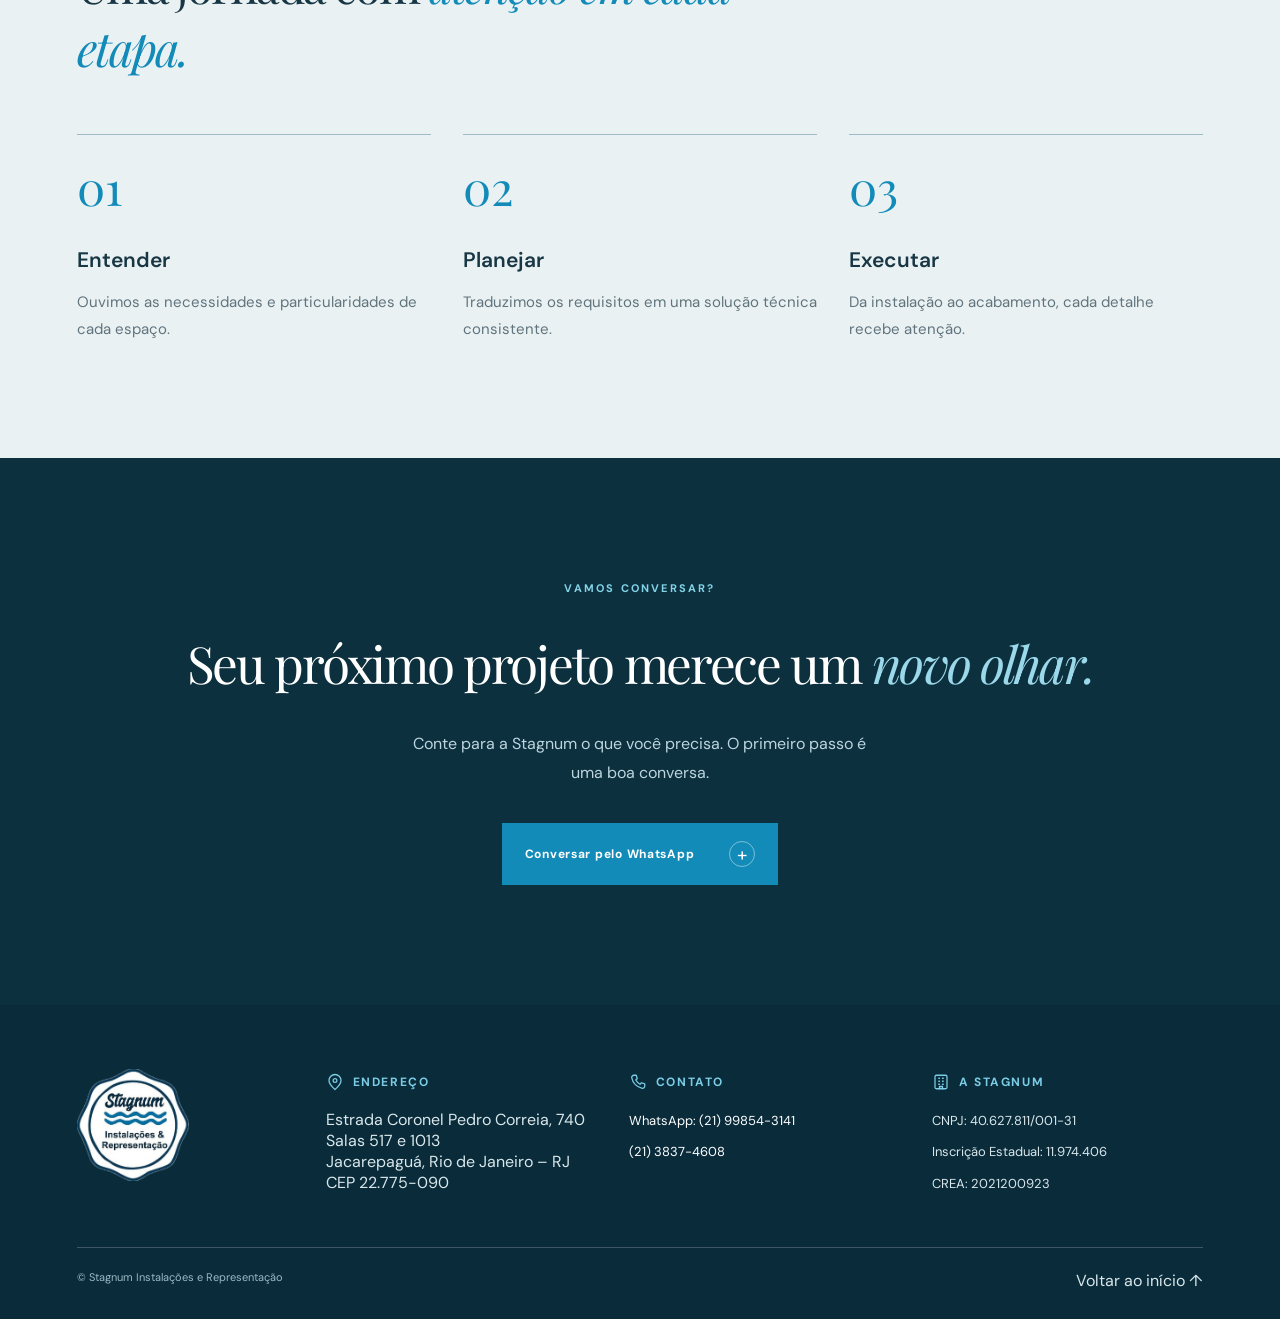
==== commit ceba3b85: "style: replace sauna symbol with minimalist steam SVG" ====
--- a/index.html
+++ b/index.html
@@ -55,7 +55,7 @@
 <main>
 <section class="hero" id="inicio"><div class="hero-image" id="hero-image"></div><div class="hero-shape" id="hero-shape"></div><div class="wrap hero-content"><p class="eyebrow reveal">Soluções técnicas para espaços extraordinários</p><h1 class="serif reveal delay">Precisão em cada<br>projeto. <em>Fluidez</em><br>em cada detalhe.</h1><p class="hero-desc reveal">Instalações pensadas para unir eficiência, conforto e qualidade — do conceito à entrega.</p><a href="servicos.html" class="btn reveal delay">Explore nossas soluções <span class="circle">+</span></a></div><div class="hero-bottom"><span>STAGNUM / CONCEITO 2026</span><div class="scroll-indicator">ROLE PARA EXPLORAR <span class="scroll-line"></span></div></div></section>
 <section id="empresa" class="intro"><div class="wrap intro-grid"><div><div class="eyebrow reveal">Sobre a Stagnum</div><h2 class="serif reveal">Onde a técnica encontra uma visão de <span class="italic">futuro.</span></h2><p class="reveal">Um projeto bem executado começa muito antes da instalação. Começa na escuta, no planejamento e na atenção aos detalhes que fazem toda a diferença no resultado final.</p><div class="micro-stats reveal"><div><strong>Projeto</strong>Planejamento</div><div><strong>Execução</strong>Precisão técnica</div><div><strong>Cuidado</strong>Em cada etapa</div></div></div><div class="image-composition reveal"><img src="assets/obras/obra-14.webp" alt="Cascata e efeitos hidráulicos do Parque São Gonçalo, RJ — acervo Stagnum" loading="lazy"><div class="image-note"><b>Detalhes que importam.</b>Uma abordagem técnica, pensada para durar.</div></div></div></section>
-<section id="solucoes" class="services"><div class="wrap"><div class="services-top"><div><div class="eyebrow reveal">Serviços Stagnum</div><h2 class="serif reveal">Soluções para cada <span class="italic">necessidade.</span></h2></div><p class="reveal">Da infraestrutura hidráulica aos sistemas de lazer, conheça as principais frentes de atuação da Stagnum.</p></div><div class="service-list"><a href="#servicos-detalhes" class="service-row reveal"><span class="index">01</span><h3>Piscinas & tratamento de água</h3><p>Filtração, iluminação, salinização e tratamento.</p><span class="arrow" aria-hidden="true"><svg viewBox="0 0 24 24" width="22" height="22" fill="none" stroke="currentColor" stroke-width="1.8" stroke-linecap="round" stroke-linejoin="round"><path d="M5 19 19 5M8 5h11v11"/></svg></span></a><a href="#servicos-detalhes" class="service-row reveal"><span class="index">02</span><h3>Aquecimento & pressurização</h3><p>Sistemas de aquecimento e pressurização de água.</p><span class="arrow" aria-hidden="true"><svg viewBox="0 0 24 24" width="22" height="22" fill="none" stroke="currentColor" stroke-width="1.8" stroke-linecap="round" stroke-linejoin="round"><path d="M5 19 19 5M8 5h11v11"/></svg></span></a><a href="#servicos-detalhes" class="service-row reveal"><span class="index">03</span><h3>Saunas, decks & bem-estar</h3><p>Saunas secas, a vapor e madeiramento.</p><span class="arrow" aria-hidden="true"><svg viewBox="0 0 24 24" width="22" height="22" fill="none" stroke="currentColor" stroke-width="1.8" stroke-linecap="round" stroke-linejoin="round"><path d="M5 19 19 5M8 5h11v11"/></svg></span></a><a href="#servicos-detalhes" class="service-row reveal"><span class="index">04</span><h3>Instalações prediais & projetos</h3><p>Hidráulica, elétrica, impermeabilização e consultoria.</p><span class="arrow" aria-hidden="true"><svg viewBox="0 0 24 24" width="22" height="22" fill="none" stroke="currentColor" stroke-width="1.8" stroke-linecap="round" stroke-linejoin="round"><path d="M5 19 19 5M8 5h11v11"/></svg></span></a><a href="#servicos-detalhes" class="service-row reveal"><span class="index">05</span><h3>Manutenção & suporte</h3><p>Manutenção corretiva e preventiva mensal.</p><span class="arrow" aria-hidden="true"><svg viewBox="0 0 24 24" width="22" height="22" fill="none" stroke="currentColor" stroke-width="1.8" stroke-linecap="round" stroke-linejoin="round"><path d="M5 19 19 5M8 5h11v11"/></svg></span></a></div><div class="catalog" id="servicos-detalhes"><article class="catalog-card reveal"><div class="catalog-icon">≈</div><h3>Piscinas e espelhos d’água</h3><p>Filtração, tratamento, iluminação subaquática, chafarizes, espelhos d’água e legalização de piscinas.</p><div class="catalog-meta">Sistemas aquáticos</div></article><article class="catalog-card reveal delay"><div class="catalog-icon">◉</div><h3>Aquecimento e abastecimento</h3><p>Aquecimento d’água, pressurização, tratamento de água potável e soluções de circulação.</p><div class="catalog-meta">Conforto e eficiência</div></article><article class="catalog-card reveal"><div class="catalog-icon">♨</div><h3>Saunas e decks</h3><p>Saunas secas e a vapor, madeiramento de sauna seca e construção de decks.</p><div class="catalog-meta">Ambientes de bem-estar</div></article><article class="catalog-card reveal delay"><div class="catalog-icon">⌁</div><h3>Infraestrutura predial</h3><p>Instalações elétricas e hidráulicas prediais, irrigação e impermeabilização.</p><div class="catalog-meta">Instalações técnicas</div></article><article class="catalog-card reveal"><div class="catalog-icon">⌕</div><h3>Projetos e consultoria</h3><p>Apoio técnico para planejamento, seleção de equipamentos e soluções para sistemas de água.</p><div class="catalog-meta">Planejamento técnico</div></article><article class="catalog-card reveal delay"><div class="catalog-icon">↻</div><h3>Manutenção especializada</h3><p>Manutenção corretiva, preventiva mensal e fornecimento de equipamentos de grandes marcas.</p><div class="catalog-meta">Continuidade e suporte</div></article></div></div></section>
+<section id="solucoes" class="services"><div class="wrap"><div class="services-top"><div><div class="eyebrow reveal">Serviços Stagnum</div><h2 class="serif reveal">Soluções para cada <span class="italic">necessidade.</span></h2></div><p class="reveal">Da infraestrutura hidráulica aos sistemas de lazer, conheça as principais frentes de atuação da Stagnum.</p></div><div class="service-list"><a href="#servicos-detalhes" class="service-row reveal"><span class="index">01</span><h3>Piscinas & tratamento de água</h3><p>Filtração, iluminação, salinização e tratamento.</p><span class="arrow" aria-hidden="true"><svg viewBox="0 0 24 24" width="22" height="22" fill="none" stroke="currentColor" stroke-width="1.8" stroke-linecap="round" stroke-linejoin="round"><path d="M5 19 19 5M8 5h11v11"/></svg></span></a><a href="#servicos-detalhes" class="service-row reveal"><span class="index">02</span><h3>Aquecimento & pressurização</h3><p>Sistemas de aquecimento e pressurização de água.</p><span class="arrow" aria-hidden="true"><svg viewBox="0 0 24 24" width="22" height="22" fill="none" stroke="currentColor" stroke-width="1.8" stroke-linecap="round" stroke-linejoin="round"><path d="M5 19 19 5M8 5h11v11"/></svg></span></a><a href="#servicos-detalhes" class="service-row reveal"><span class="index">03</span><h3>Saunas, decks & bem-estar</h3><p>Saunas secas, a vapor e madeiramento.</p><span class="arrow" aria-hidden="true"><svg viewBox="0 0 24 24" width="22" height="22" fill="none" stroke="currentColor" stroke-width="1.8" stroke-linecap="round" stroke-linejoin="round"><path d="M5 19 19 5M8 5h11v11"/></svg></span></a><a href="#servicos-detalhes" class="service-row reveal"><span class="index">04</span><h3>Instalações prediais & projetos</h3><p>Hidráulica, elétrica, impermeabilização e consultoria.</p><span class="arrow" aria-hidden="true"><svg viewBox="0 0 24 24" width="22" height="22" fill="none" stroke="currentColor" stroke-width="1.8" stroke-linecap="round" stroke-linejoin="round"><path d="M5 19 19 5M8 5h11v11"/></svg></span></a><a href="#servicos-detalhes" class="service-row reveal"><span class="index">05</span><h3>Manutenção & suporte</h3><p>Manutenção corretiva e preventiva mensal.</p><span class="arrow" aria-hidden="true"><svg viewBox="0 0 24 24" width="22" height="22" fill="none" stroke="currentColor" stroke-width="1.8" stroke-linecap="round" stroke-linejoin="round"><path d="M5 19 19 5M8 5h11v11"/></svg></span></a></div><div class="catalog" id="servicos-detalhes"><article class="catalog-card reveal"><div class="catalog-icon">≈</div><h3>Piscinas e espelhos d’água</h3><p>Filtração, tratamento, iluminação subaquática, chafarizes, espelhos d’água e legalização de piscinas.</p><div class="catalog-meta">Sistemas aquáticos</div></article><article class="catalog-card reveal delay"><div class="catalog-icon">◉</div><h3>Aquecimento e abastecimento</h3><p>Aquecimento d’água, pressurização, tratamento de água potável e soluções de circulação.</p><div class="catalog-meta">Conforto e eficiência</div></article><article class="catalog-card reveal"><div class="catalog-icon" aria-hidden="true"><svg viewBox="0 0 24 24" width="24" height="24" fill="none" stroke="currentColor" stroke-width="1.65" stroke-linecap="round" stroke-linejoin="round"><path d="M6 17c-1.8-1.7-1.8-3.4 0-5.2s1.8-3.4 0-5.2M12 17c-1.8-1.7-1.8-3.4 0-5.2s1.8-3.4 0-5.2M18 17c-1.8-1.7-1.8-3.4 0-5.2s1.8-3.4 0-5.2"/><path d="M4 20h16"/></svg></div><h3>Saunas e decks</h3><p>Saunas secas e a vapor, madeiramento de sauna seca e construção de decks.</p><div class="catalog-meta">Ambientes de bem-estar</div></article><article class="catalog-card reveal delay"><div class="catalog-icon">⌁</div><h3>Infraestrutura predial</h3><p>Instalações elétricas e hidráulicas prediais, irrigação e impermeabilização.</p><div class="catalog-meta">Instalações técnicas</div></article><article class="catalog-card reveal"><div class="catalog-icon">⌕</div><h3>Projetos e consultoria</h3><p>Apoio técnico para planejamento, seleção de equipamentos e soluções para sistemas de água.</p><div class="catalog-meta">Planejamento técnico</div></article><article class="catalog-card reveal delay"><div class="catalog-icon">↻</div><h3>Manutenção especializada</h3><p>Manutenção corretiva, preventiva mensal e fornecimento de equipamentos de grandes marcas.</p><div class="catalog-meta">Continuidade e suporte</div></article></div></div></section>
 <section class="statement"><div class="statement-bg" id="statement-bg"></div><div class="statement-content"><p class="eyebrow reveal">Nosso compromisso</p><h2 class="serif reveal">Mais do que instalar.<br><em>Fazer funcionar perfeitamente.</em></h2><p class="reveal">Um olhar cuidadoso para cada desafio técnico.</p></div></section>
 <section id="projetos" class="projects"><div class="wrap"><div class="projects-heading"><div><div class="eyebrow reveal">Portfólio / Obras finalizadas</div><h2 class="serif reveal">Histórias que já se tornaram <span class="italic">realidade.</span></h2></div><a class="link" target="_blank" rel="noopener" href="obras.html">Portfólio completo</a></div><p class="work-intro reveal">Uma seleção de obras concluídas pela Stagnum. Cada projeto revela um desafio técnico diferente — de sistemas de piscina à iluminação e impermeabilização.</p><div class="workgrid"><article class="work reveal"><div class="work-image"><img src="assets/obras/obra-10.webp" alt="Registro do acervo Stagnum: Fazenda Joana" loading="lazy"></div><div class="work-info"><span class="work-location">Três Rios, RJ</span><h3>Fazenda Joana</h3><p>Filtração, aquecimento, iluminação e salinização.</p><span class="work-type">Sistemas completos de piscina</span></div></article><article class="work reveal delay"><div class="work-image"><img src="assets/obras/obra-7.webp" alt="Registro do acervo Stagnum: Residencial Maayan" loading="lazy"></div><div class="work-info"><span class="work-location">Cidade Jardim, RJ</span><h3>Residencial Maayan</h3><p>Iluminação das piscinas do empreendimento.</p><span class="work-type">Iluminação aquática</span></div></article><article class="work reveal"><div class="work-image"><img src="assets/obras/obra-20.webp" alt="Registro do acervo Stagnum: Le Monde" loading="lazy"></div><div class="work-info"><span class="work-location">Barra da Tijuca, RJ</span><h3>Le Monde</h3><p>Iluminação dos espelhos d’água.</p><span class="work-type">Espelhos d’água</span></div></article><article class="work reveal delay"><div class="work-image"><img src="assets/obras/obra-1.webp" alt="Registro do acervo Stagnum: AFA Pirassununga" loading="lazy"></div><div class="work-info"><span class="work-location">Pirassununga, SP</span><h3>AFA Pirassununga</h3><p>Sistema de filtração e climatização de piscina de grande porte.</p><span class="work-type">Filtração e climatização</span></div></article><article class="work reveal"><div class="work-image"><img src="assets/obras/obra-3.webp" alt="Registro do acervo Stagnum: Easy Botafogo" loading="lazy"></div><div class="work-info"><span class="work-location">Botafogo, RJ</span><h3>Easy Botafogo</h3><p>Piscina e sauna a vapor do empreendimento.</p><span class="work-type">Piscina e sauna</span></div></article><article class="work reveal delay"><div class="work-image"><img src="assets/obras/obra-9.webp" alt="Registro do acervo Stagnum: Living Parque Jardim" loading="lazy"></div><div class="work-info"><span class="work-location">Curicica, RJ</span><h3>Living Parque Jardim</h3><p>Piscina do empreendimento.</p><span class="work-type">Piscina condominial</span></div></article><article class="work reveal"><div class="work-image"><img src="assets/obras/obra-14.webp" alt="Registro do acervo Stagnum: Parque RJ" loading="lazy"></div><div class="work-info"><span class="work-location">Rio de Janeiro, RJ</span><h3>Parque RJ</h3><p>Filtração e efeito hidráulico da cascata.</p><span class="work-type">Cascata e filtração</span></div></article><article class="work reveal delay"><div class="work-image"><img src="assets/obras/obra-8.webp" alt="Registro do acervo Stagnum: Majestic" loading="lazy"></div><div class="work-info"><span class="work-location">Rio de Janeiro, RJ</span><h3>Majestic</h3><p>Mudança do conceito de climatização da piscina: de gás para bomba de calor.</p><span class="work-type">Modernização térmica</span></div></article></div><div class="work-actions"><p>Fotografias reais do acervo da Stagnum, identificadas por empreendimento no documento de referência.</p><a class="btn" href="obras.html" target="_blank" rel="noopener">Ver todas as obras <span class="circle">+</span></a></div></div></section>
 <section class="process"><div class="wrap"><p class="eyebrow reveal">Como pensamos</p><h2 class="serif reveal">Uma jornada com <span class="italic">atenção em cada etapa.</span></h2><div class="steps"><article class="step reveal"><span class="number">01</span><h3>Entender</h3><p>Ouvimos as necessidades e particularidades de cada espaço.</p></article><article class="step reveal delay"><span class="number">02</span><h3>Planejar</h3><p>Traduzimos os requisitos em uma solução técnica consistente.</p></article><article class="step reveal delay"><span class="number">03</span><h3>Executar</h3><p>Da instalação ao acabamento, cada detalhe recebe atenção.</p></article></div></div></section>
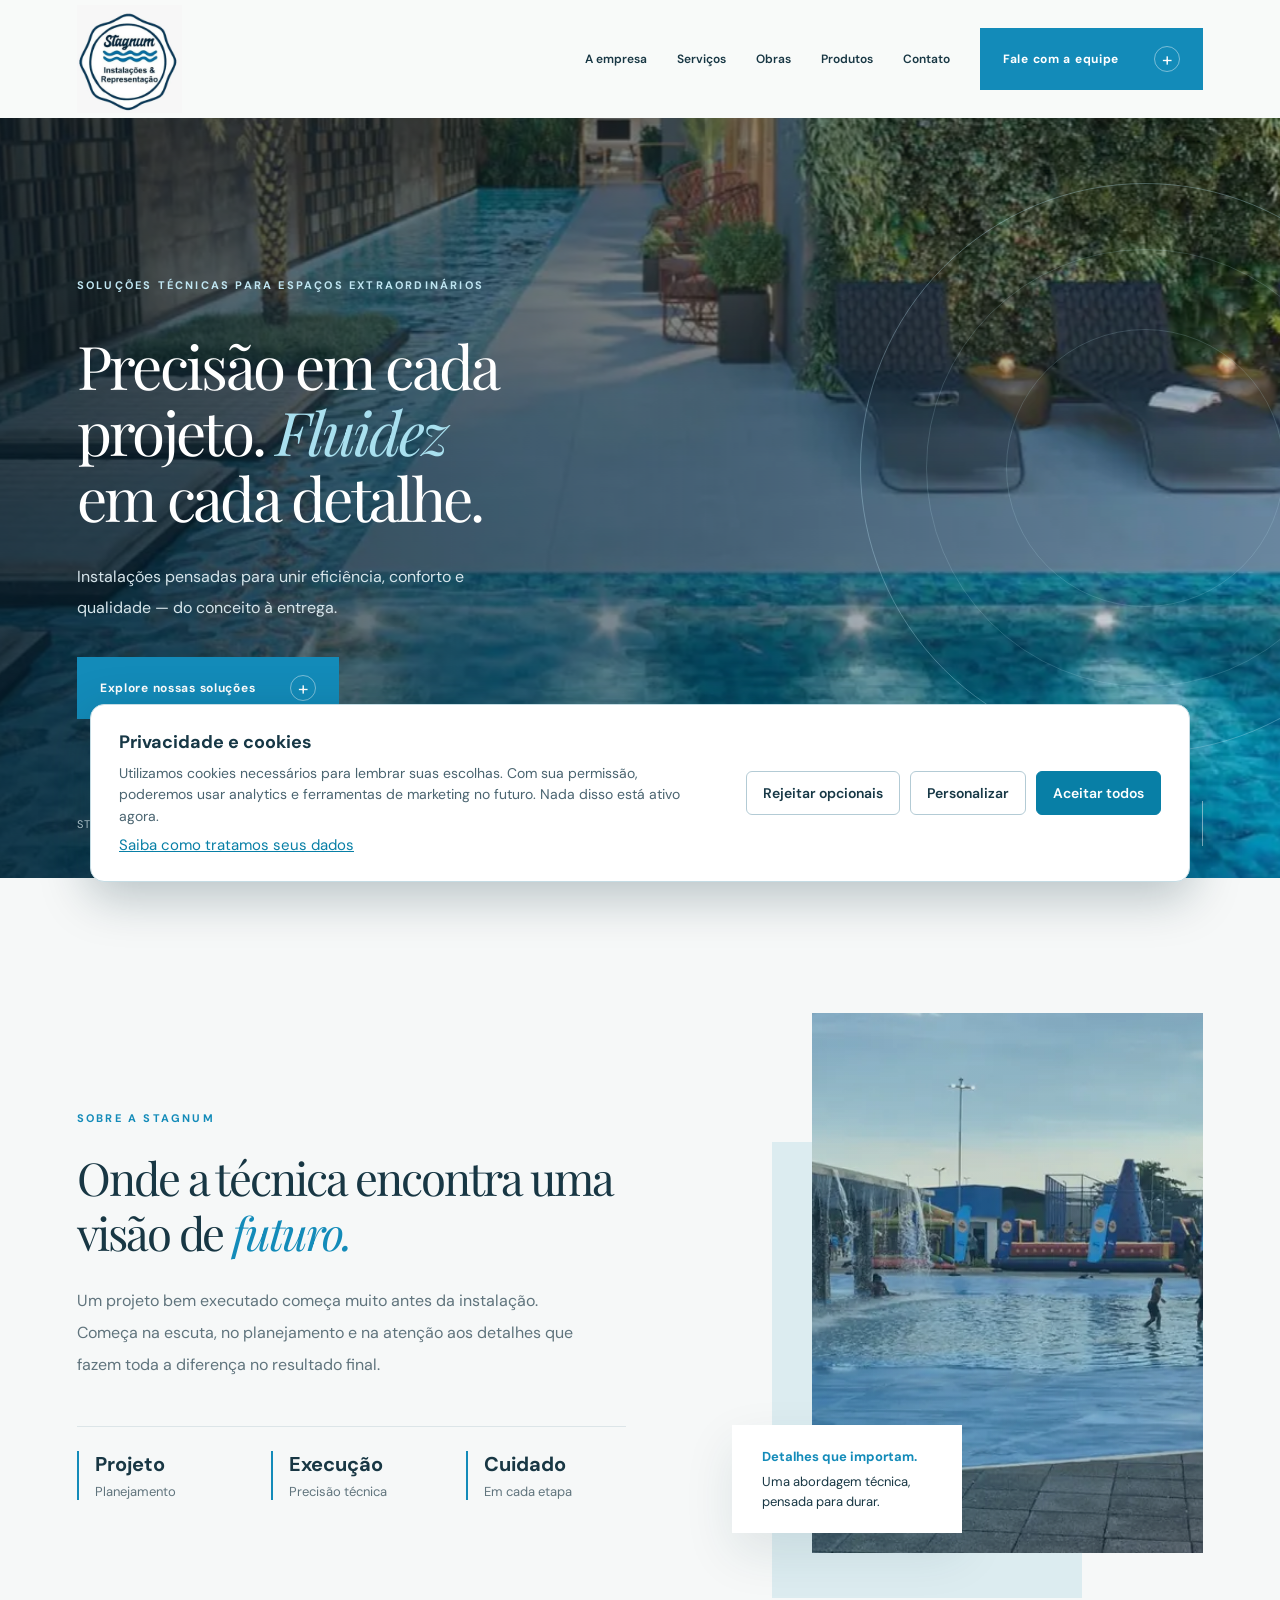
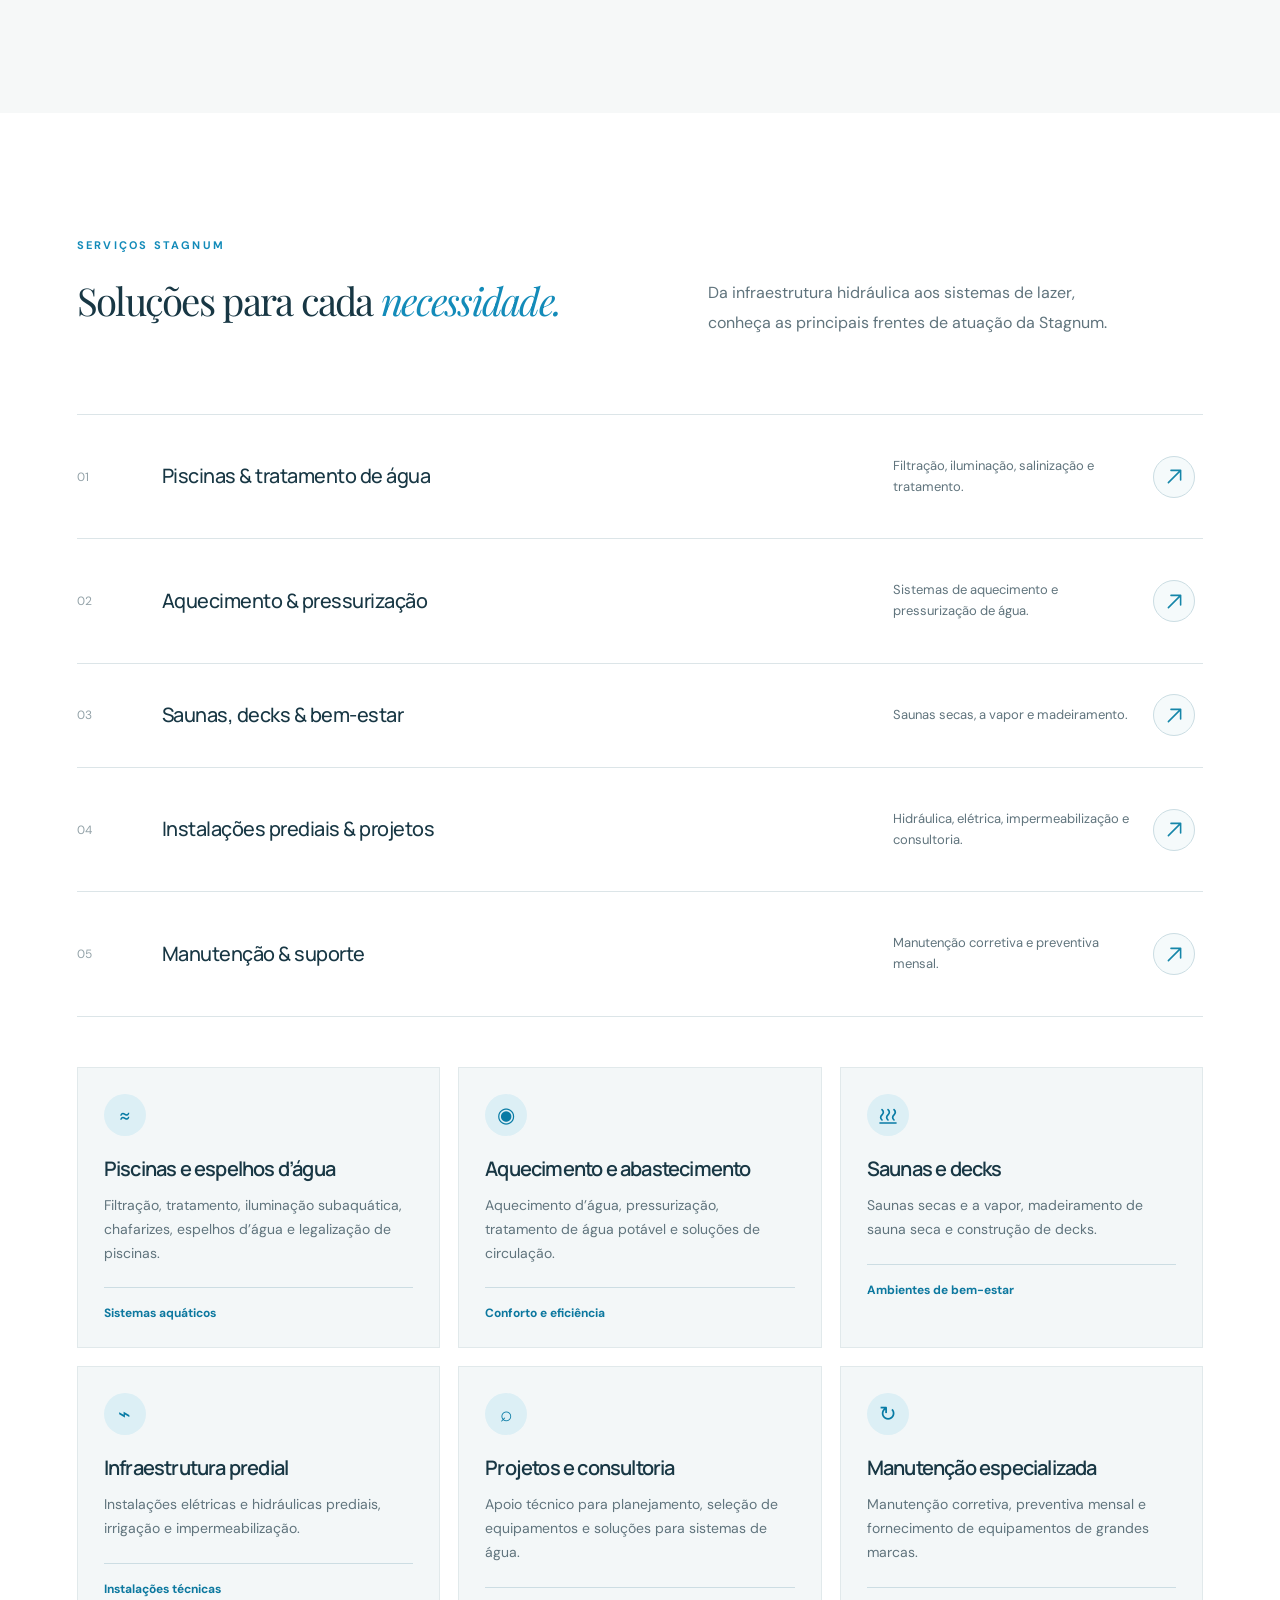
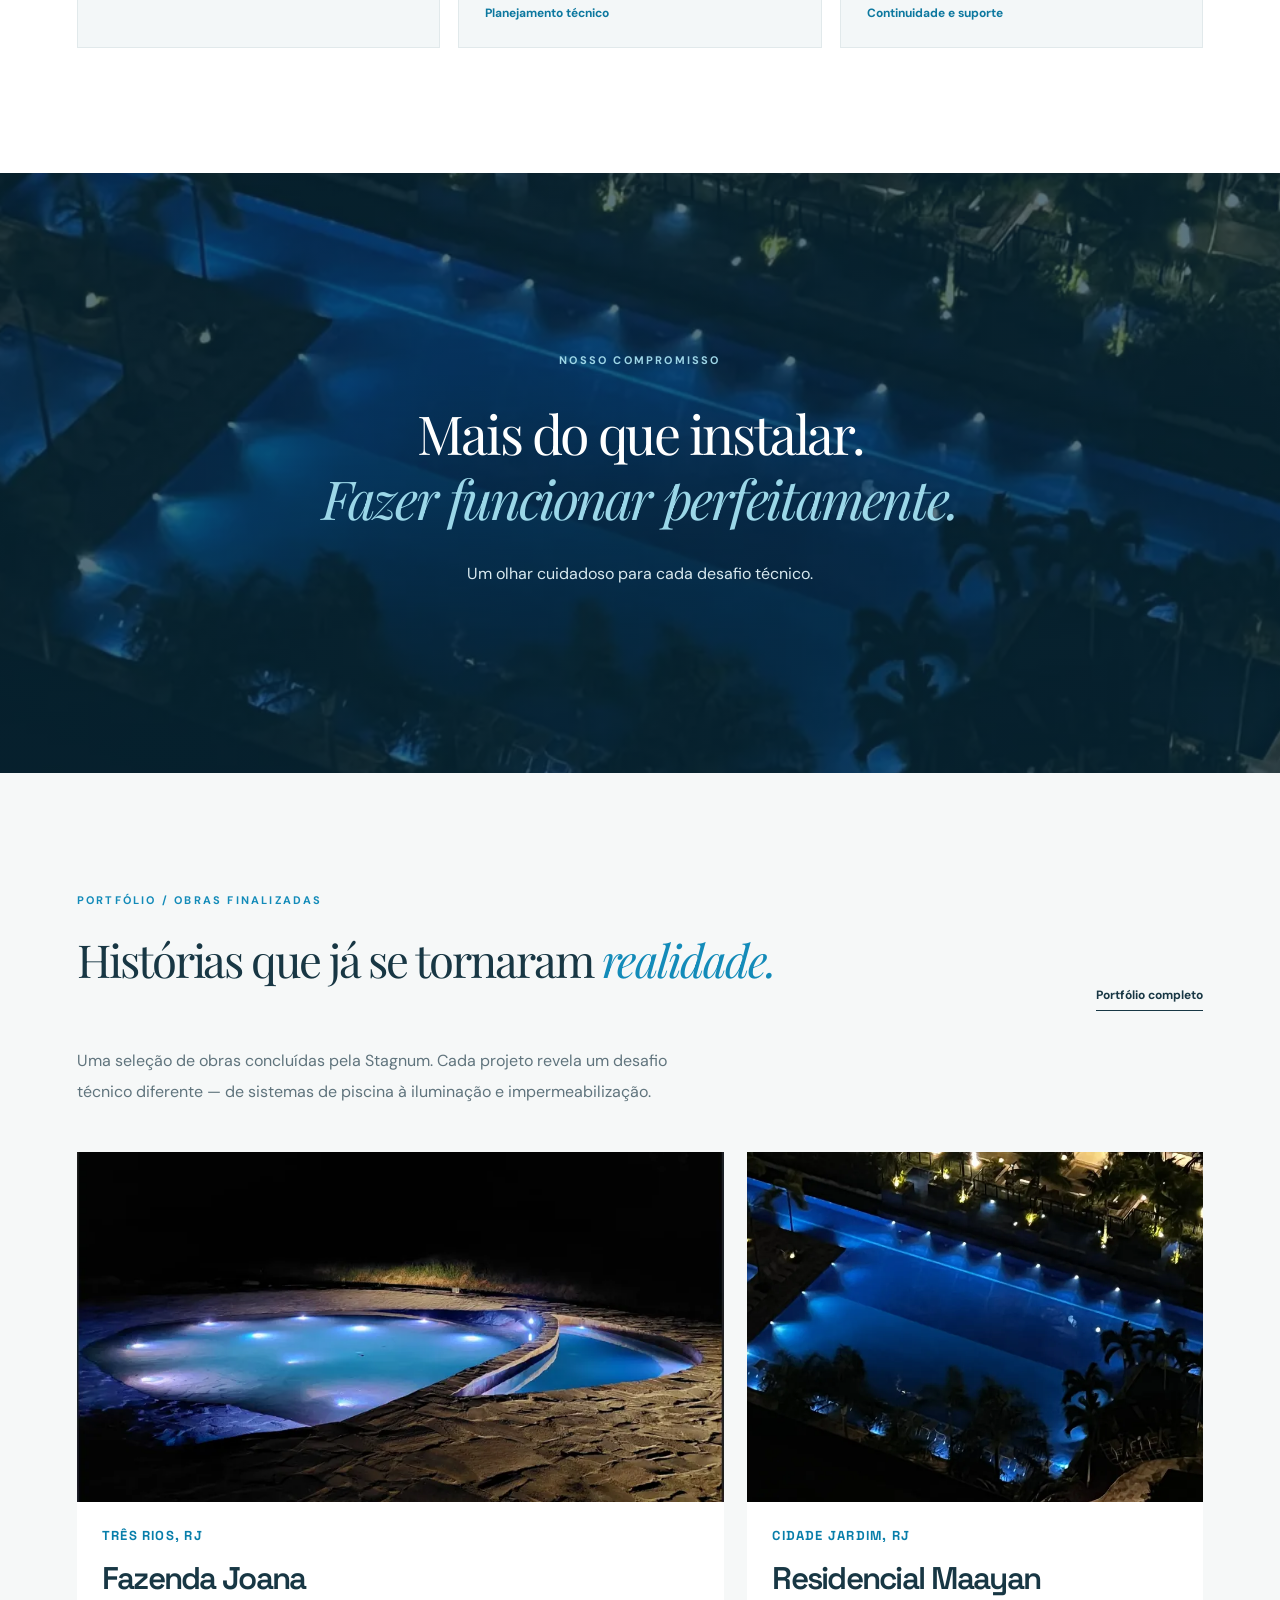
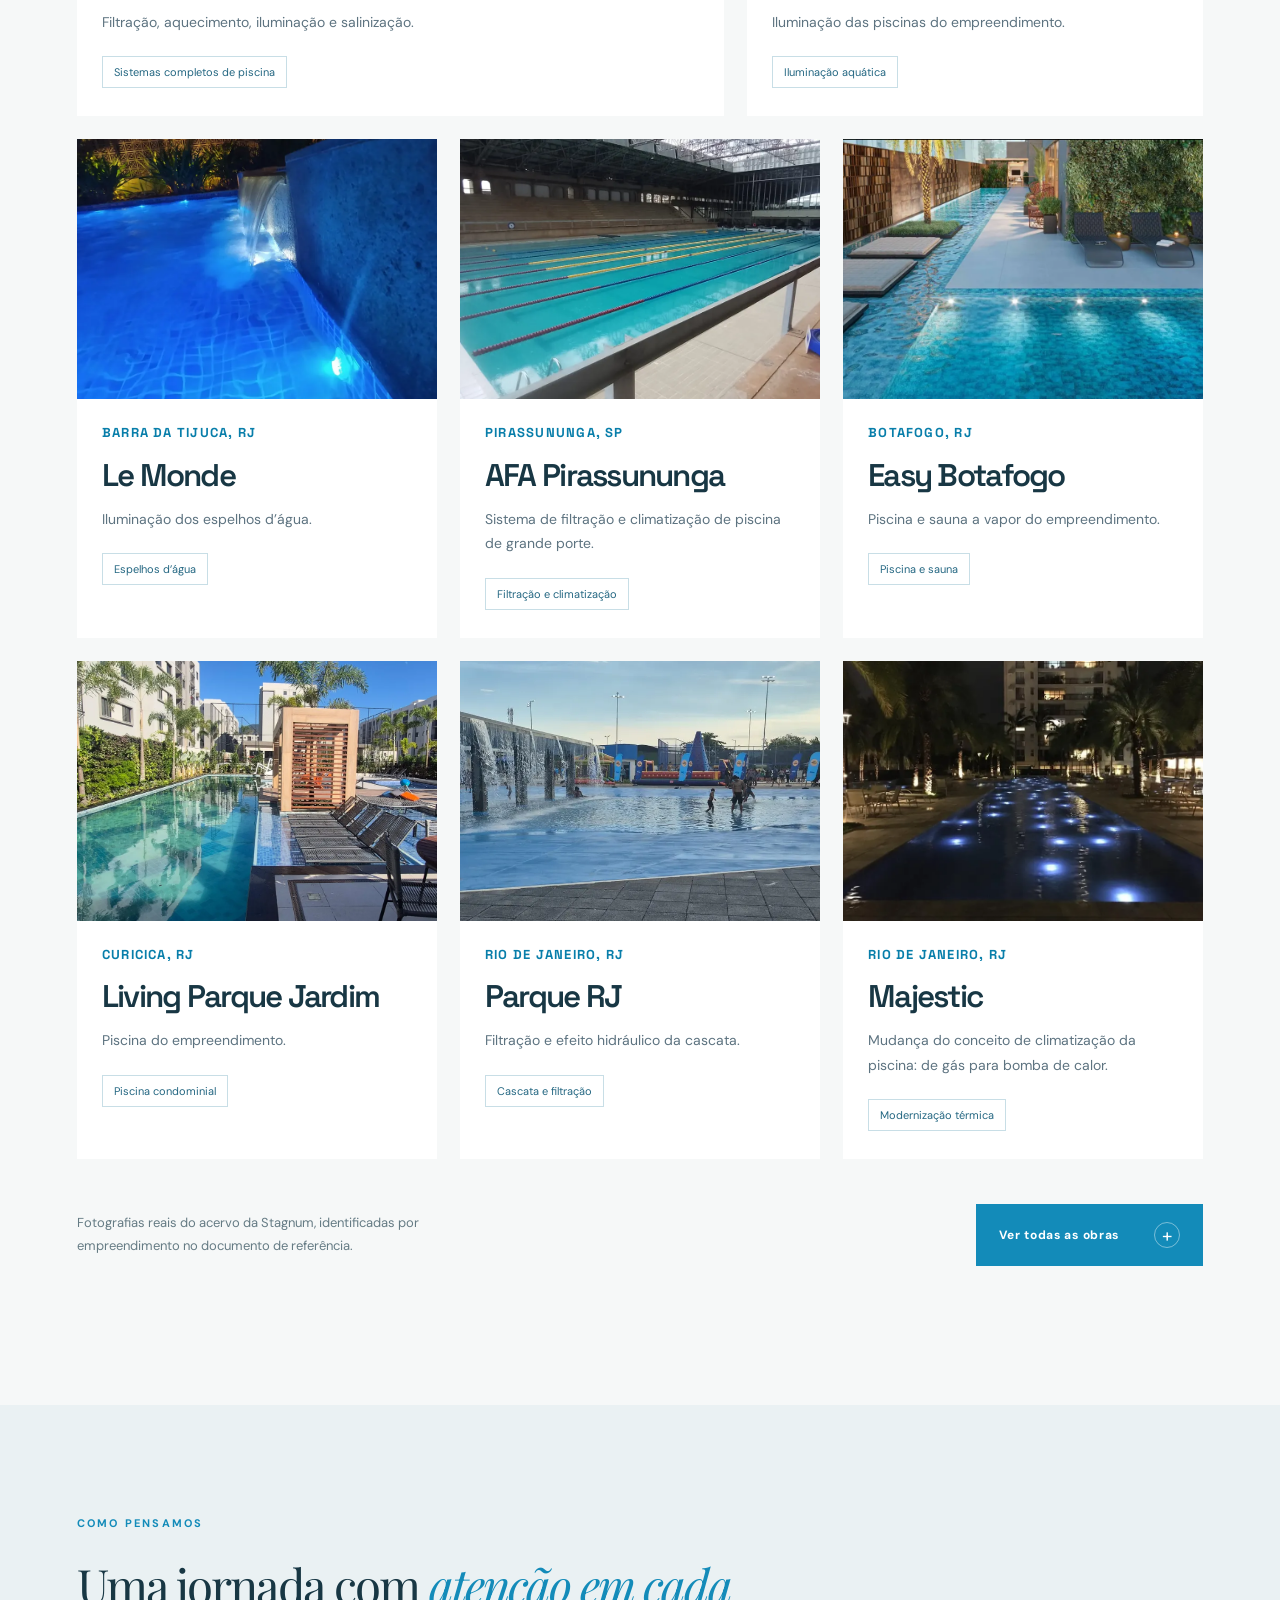
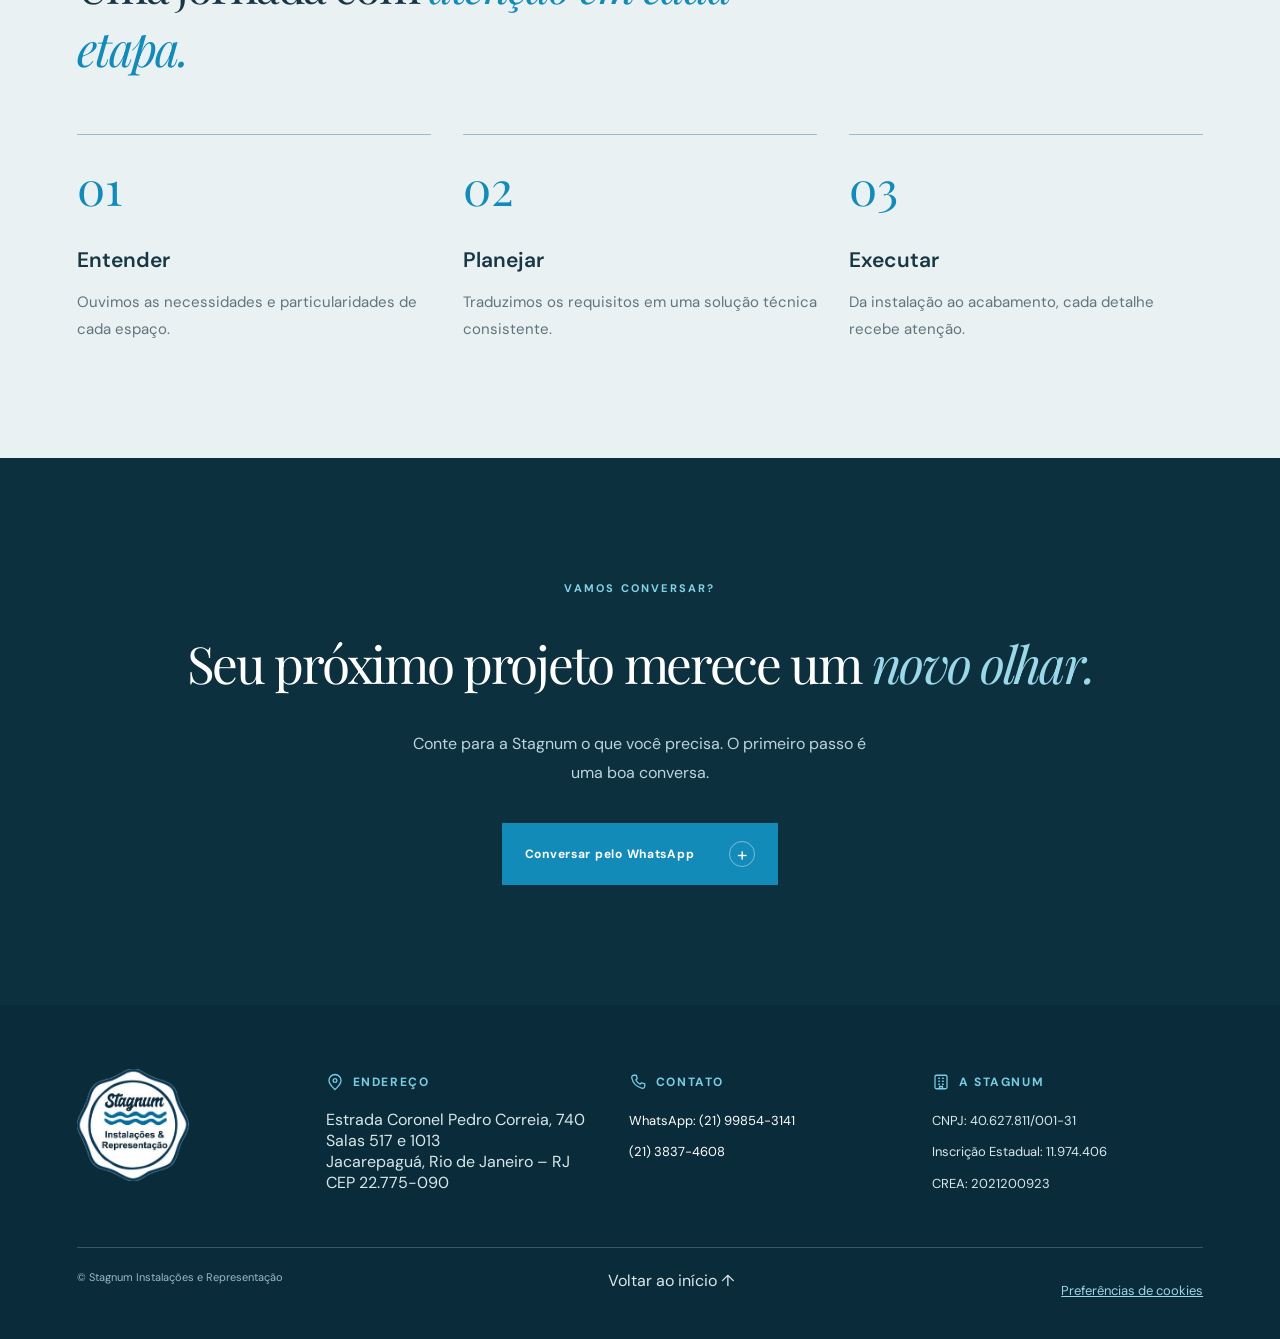
==== commit 66eabaa5: "feat: add consent manager and privacy-safe tagging foundation" ====
--- a/index.html
+++ b/index.html
@@ -49,7 +49,7 @@
 @media(prefers-reduced-motion:reduce){.service-row .arrow svg{transition:none}}
 </style>
 <link rel="stylesheet" href="site-institucional.css?v=6">
-</head><body>
+<script src="consent.js"></script></head><body>
 <div class="progress" id="progress"></div>
 <header class="header"><div class="wrap"><a href="#inicio" class="logo" aria-label="Stagnum início"><img class="brand-logo" src="stagnum-logo-original-branco.webp" alt="Logo original Stagnum Instalações e Representação" width="245" height="82"></a><nav class="nav" id="menu"><a href="#empresa">A empresa</a><a href="servicos.html">Serviços</a><a href="obras.html">Obras</a><a href="produtos.html">Produtos</a><a href="#contato">Contato</a><a href="#contato" class="btn">Fale com a equipe <span class="circle">+</span></a></nav><button class="menu-toggle" aria-controls="menu" aria-expanded="false" aria-label="Abrir menu" id="menu-toggle">☰</button></div></header>
 <main>
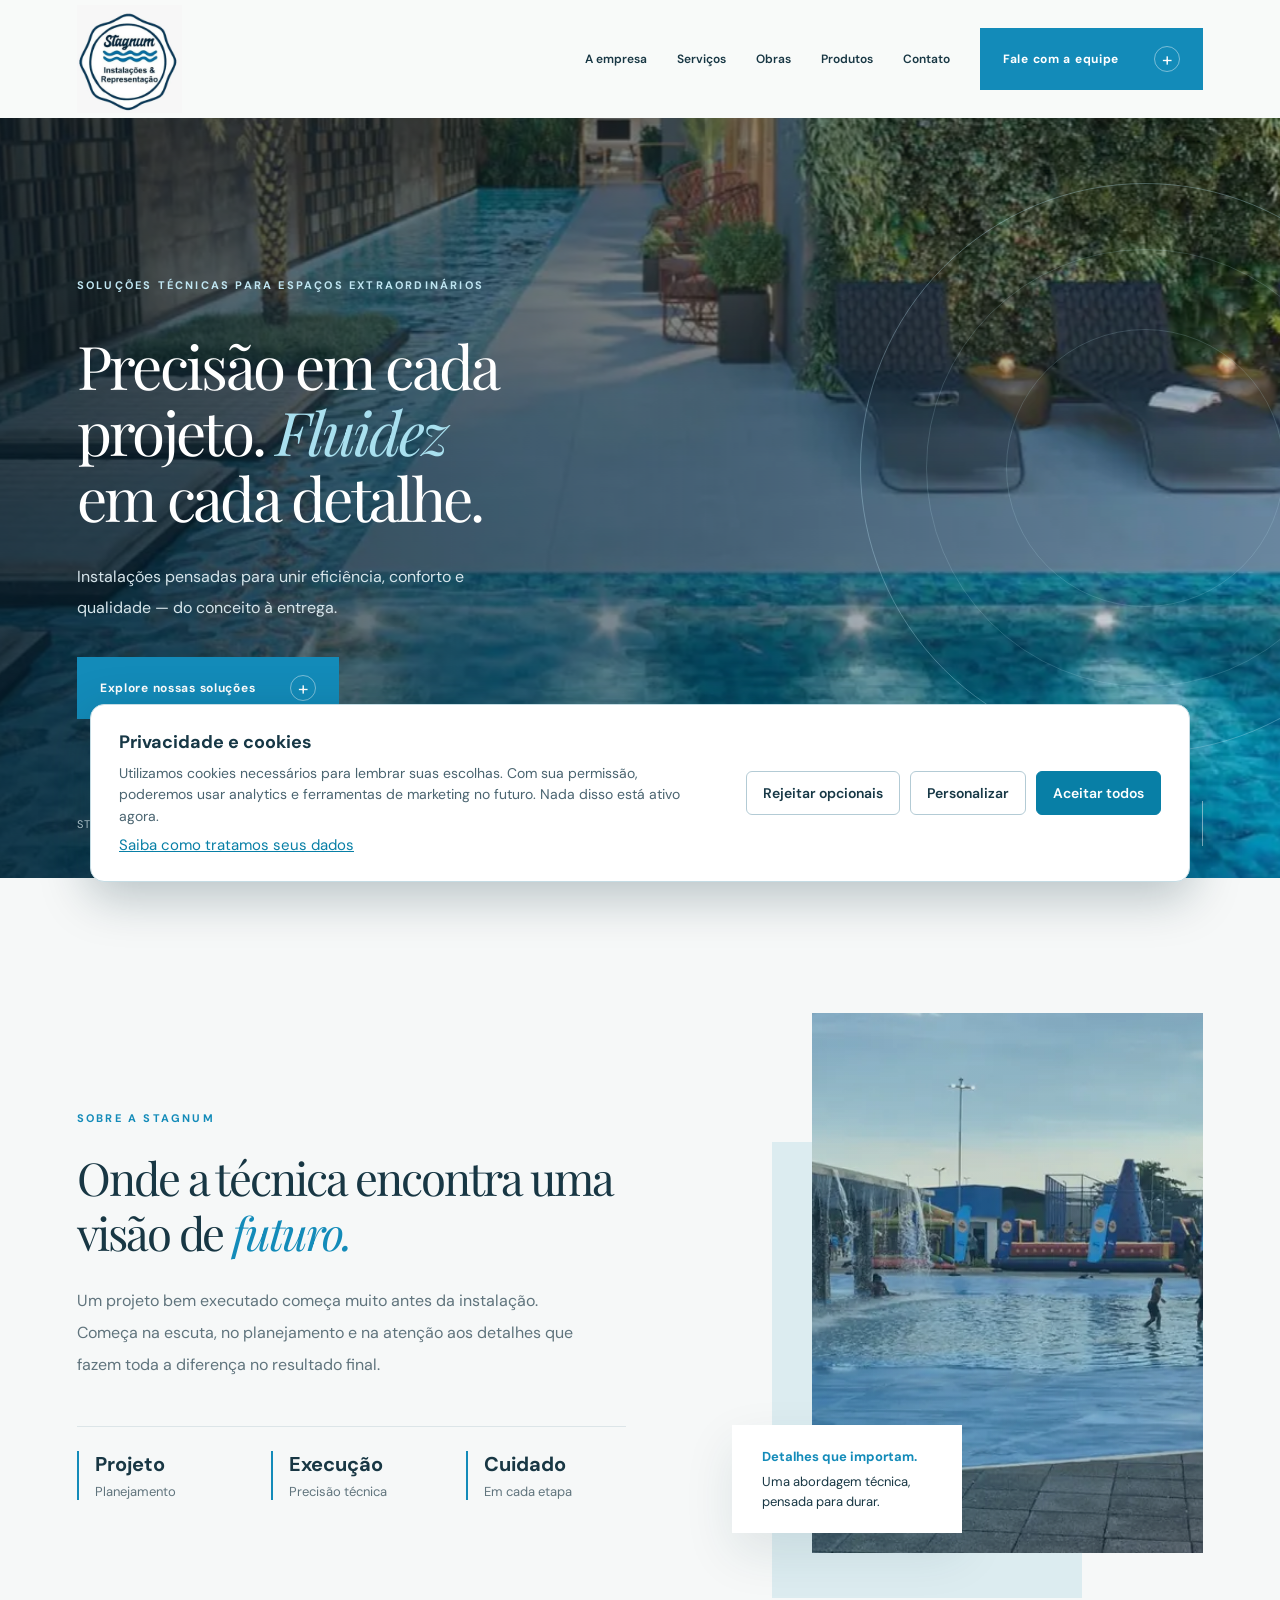
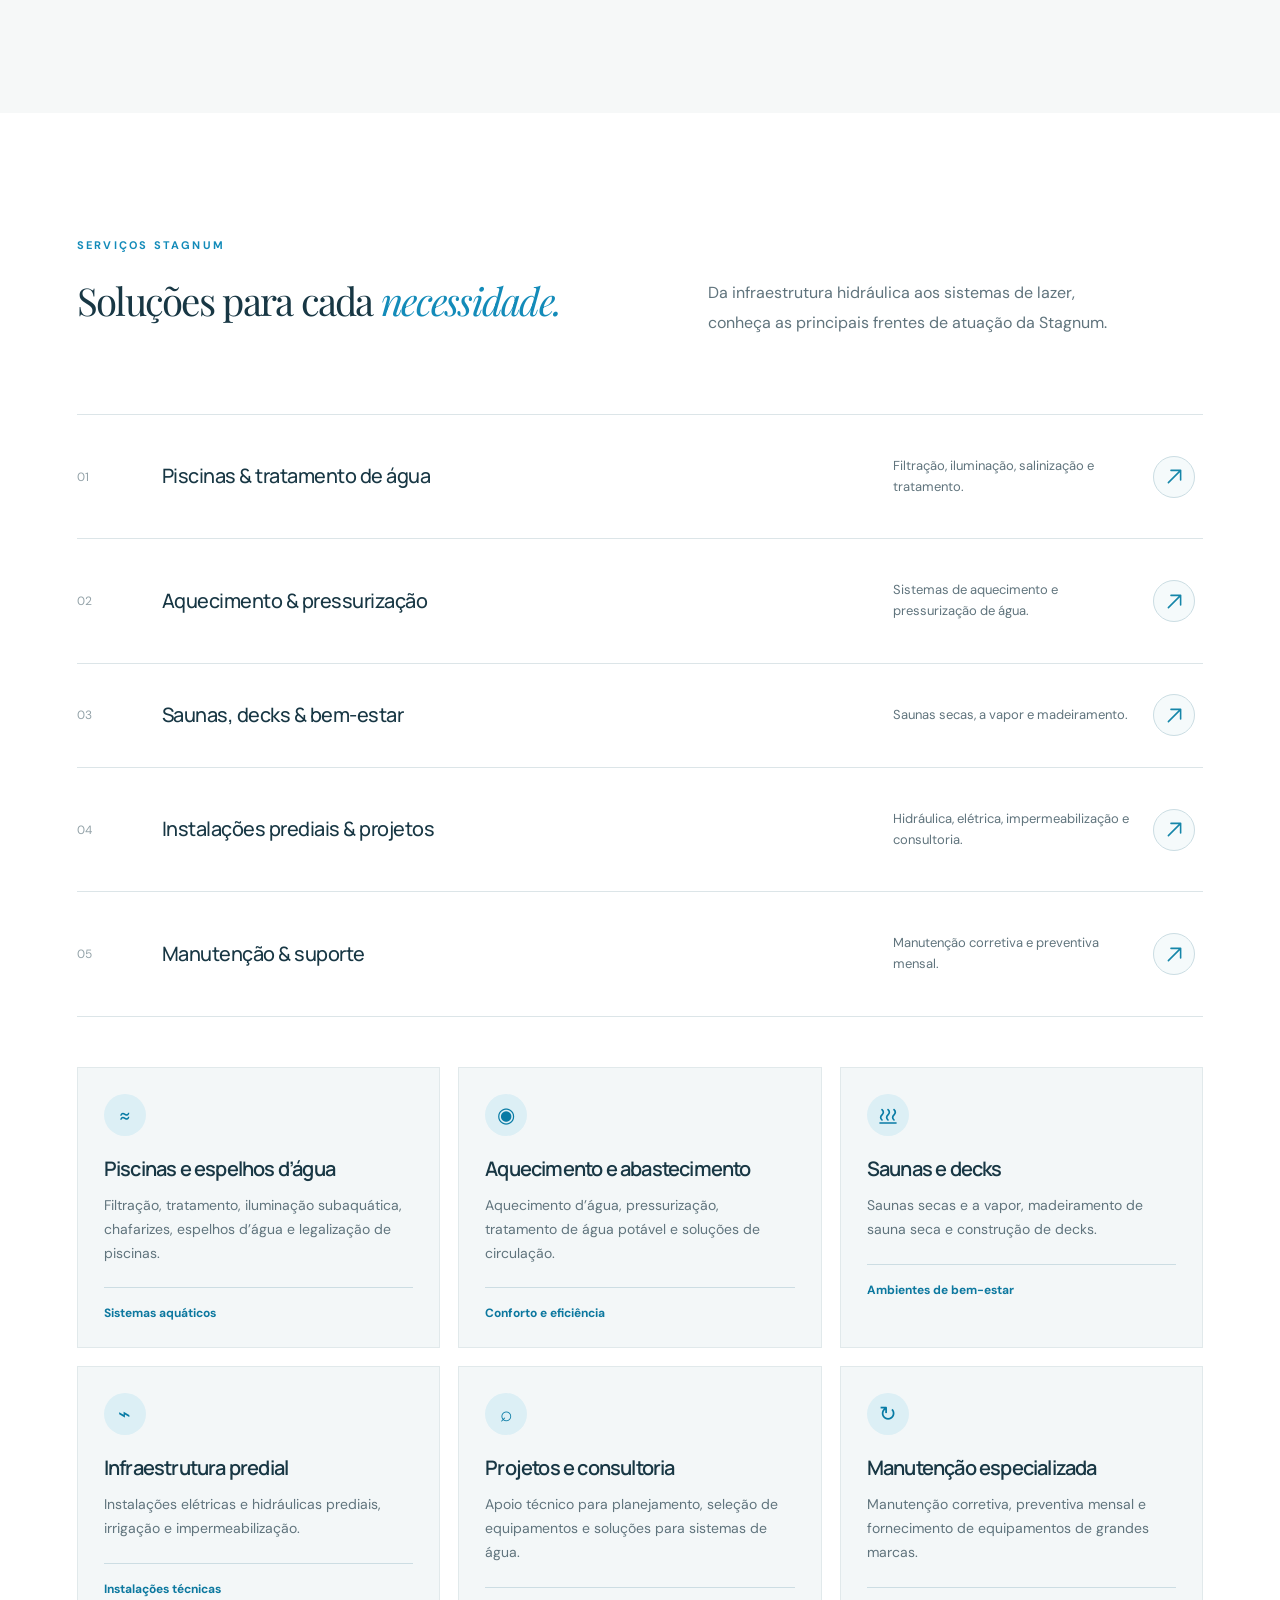
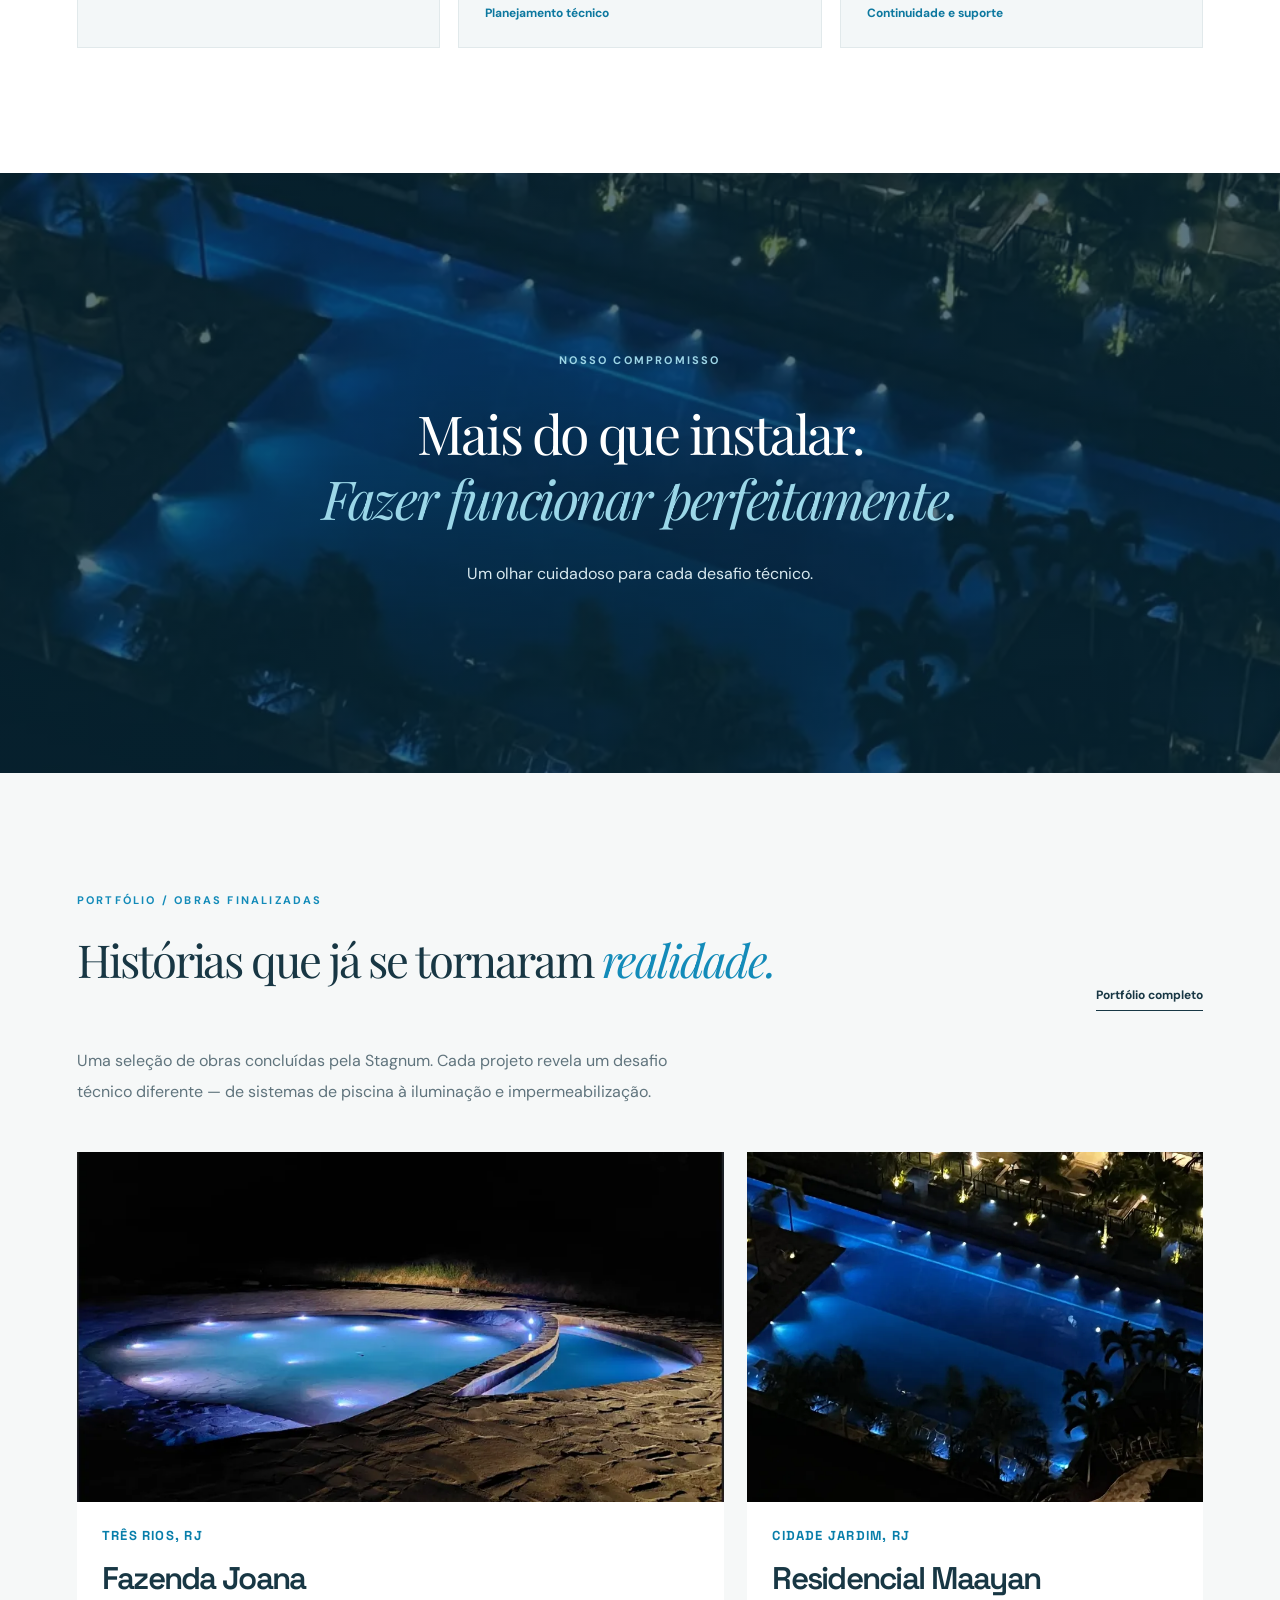
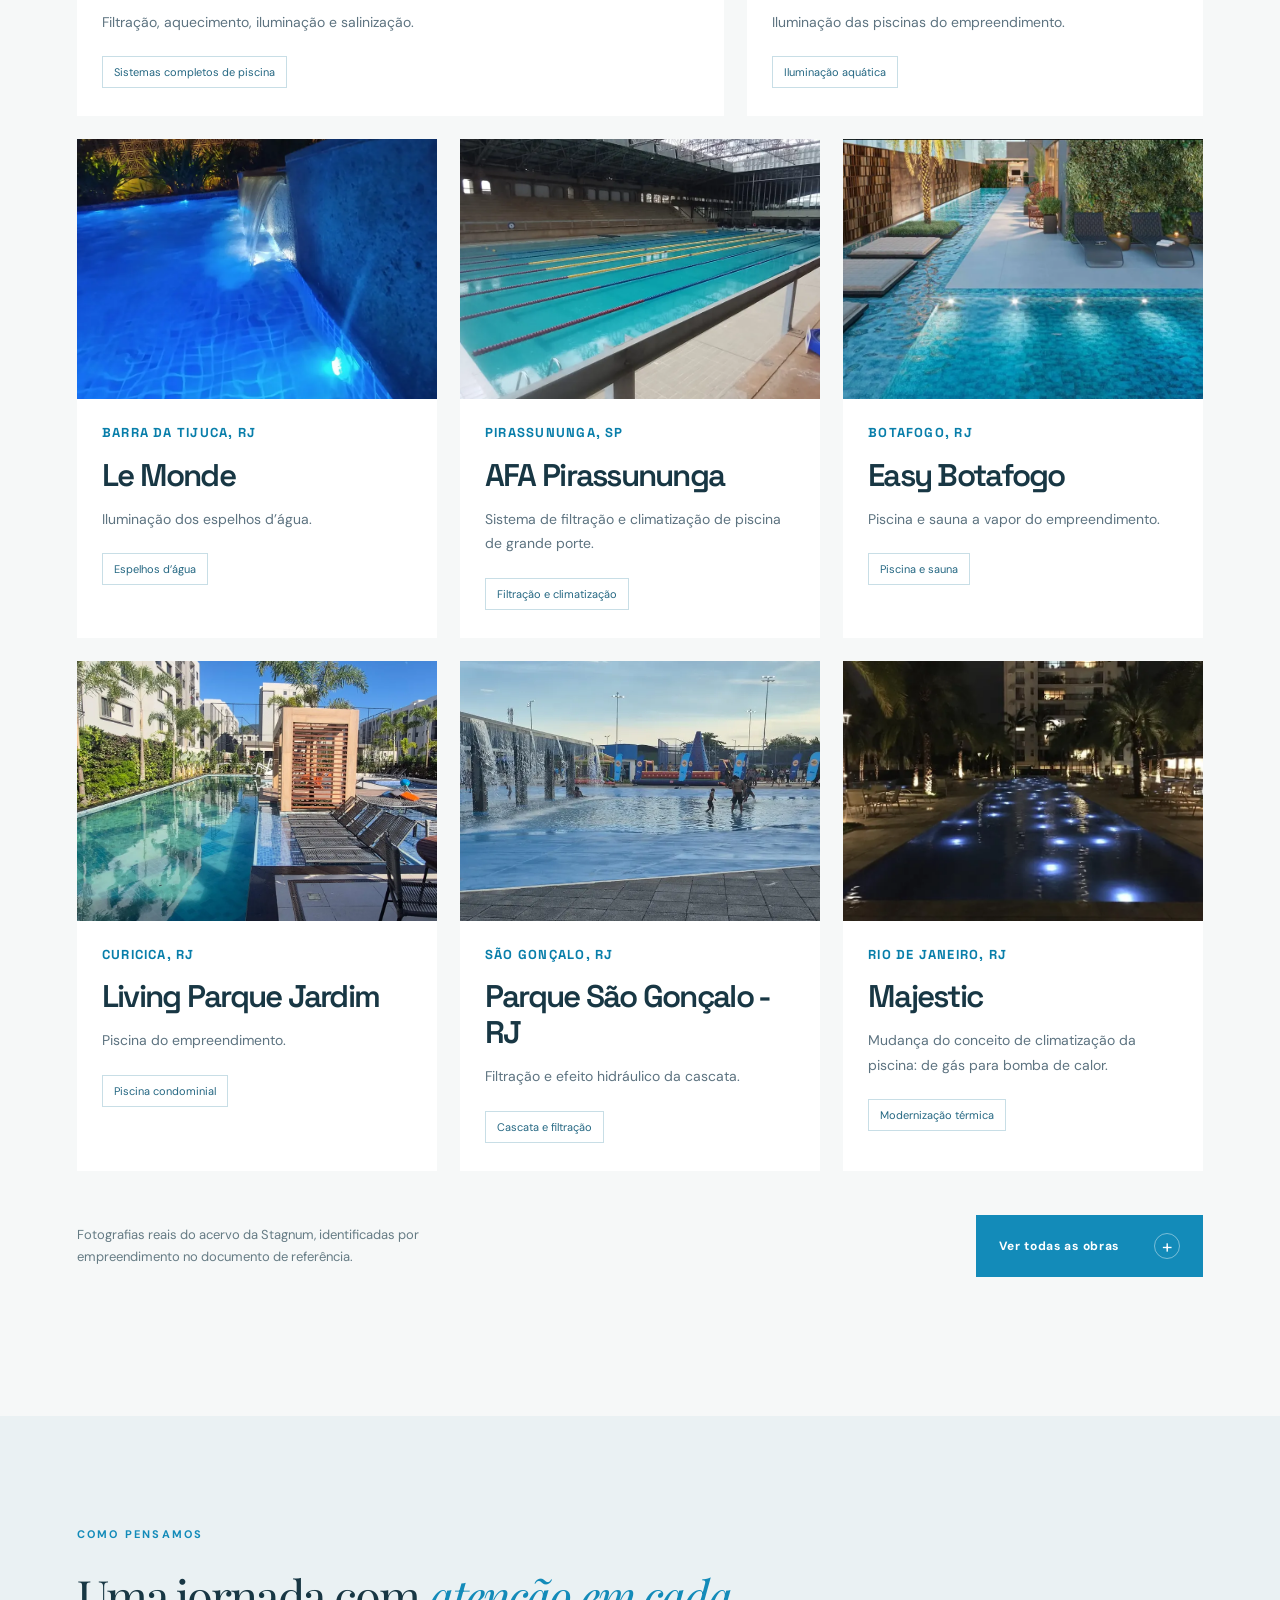
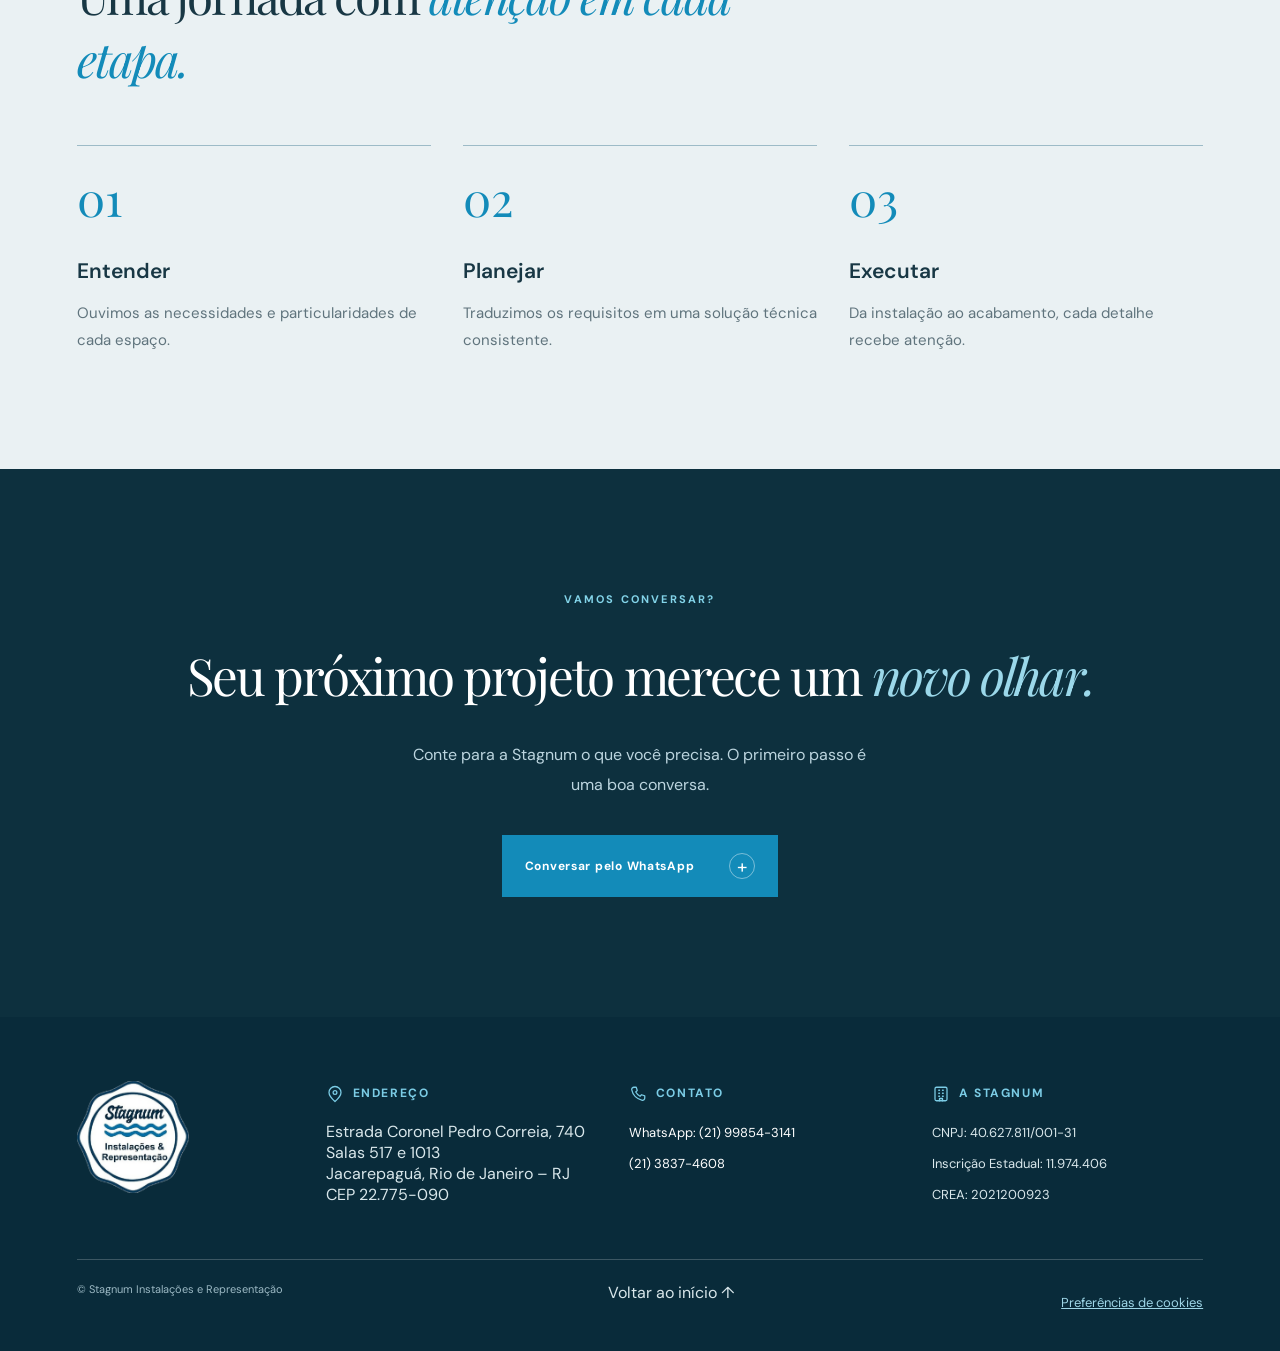
==== commit 42c55be8: "content: rename Parque RJ to Parque São Gonçalo - RJ" ====
--- a/index.html
+++ b/index.html
@@ -57,7 +57,7 @@
 <section id="empresa" class="intro"><div class="wrap intro-grid"><div><div class="eyebrow reveal">Sobre a Stagnum</div><h2 class="serif reveal">Onde a técnica encontra uma visão de <span class="italic">futuro.</span></h2><p class="reveal">Um projeto bem executado começa muito antes da instalação. Começa na escuta, no planejamento e na atenção aos detalhes que fazem toda a diferença no resultado final.</p><div class="micro-stats reveal"><div><strong>Projeto</strong>Planejamento</div><div><strong>Execução</strong>Precisão técnica</div><div><strong>Cuidado</strong>Em cada etapa</div></div></div><div class="image-composition reveal"><img src="assets/obras/obra-14.webp" alt="Cascata e efeitos hidráulicos do Parque São Gonçalo, RJ — acervo Stagnum" loading="lazy"><div class="image-note"><b>Detalhes que importam.</b>Uma abordagem técnica, pensada para durar.</div></div></div></section>
 <section id="solucoes" class="services"><div class="wrap"><div class="services-top"><div><div class="eyebrow reveal">Serviços Stagnum</div><h2 class="serif reveal">Soluções para cada <span class="italic">necessidade.</span></h2></div><p class="reveal">Da infraestrutura hidráulica aos sistemas de lazer, conheça as principais frentes de atuação da Stagnum.</p></div><div class="service-list"><a href="#servicos-detalhes" class="service-row reveal"><span class="index">01</span><h3>Piscinas & tratamento de água</h3><p>Filtração, iluminação, salinização e tratamento.</p><span class="arrow" aria-hidden="true"><svg viewBox="0 0 24 24" width="22" height="22" fill="none" stroke="currentColor" stroke-width="1.8" stroke-linecap="round" stroke-linejoin="round"><path d="M5 19 19 5M8 5h11v11"/></svg></span></a><a href="#servicos-detalhes" class="service-row reveal"><span class="index">02</span><h3>Aquecimento & pressurização</h3><p>Sistemas de aquecimento e pressurização de água.</p><span class="arrow" aria-hidden="true"><svg viewBox="0 0 24 24" width="22" height="22" fill="none" stroke="currentColor" stroke-width="1.8" stroke-linecap="round" stroke-linejoin="round"><path d="M5 19 19 5M8 5h11v11"/></svg></span></a><a href="#servicos-detalhes" class="service-row reveal"><span class="index">03</span><h3>Saunas, decks & bem-estar</h3><p>Saunas secas, a vapor e madeiramento.</p><span class="arrow" aria-hidden="true"><svg viewBox="0 0 24 24" width="22" height="22" fill="none" stroke="currentColor" stroke-width="1.8" stroke-linecap="round" stroke-linejoin="round"><path d="M5 19 19 5M8 5h11v11"/></svg></span></a><a href="#servicos-detalhes" class="service-row reveal"><span class="index">04</span><h3>Instalações prediais & projetos</h3><p>Hidráulica, elétrica, impermeabilização e consultoria.</p><span class="arrow" aria-hidden="true"><svg viewBox="0 0 24 24" width="22" height="22" fill="none" stroke="currentColor" stroke-width="1.8" stroke-linecap="round" stroke-linejoin="round"><path d="M5 19 19 5M8 5h11v11"/></svg></span></a><a href="#servicos-detalhes" class="service-row reveal"><span class="index">05</span><h3>Manutenção & suporte</h3><p>Manutenção corretiva e preventiva mensal.</p><span class="arrow" aria-hidden="true"><svg viewBox="0 0 24 24" width="22" height="22" fill="none" stroke="currentColor" stroke-width="1.8" stroke-linecap="round" stroke-linejoin="round"><path d="M5 19 19 5M8 5h11v11"/></svg></span></a></div><div class="catalog" id="servicos-detalhes"><article class="catalog-card reveal"><div class="catalog-icon">≈</div><h3>Piscinas e espelhos d’água</h3><p>Filtração, tratamento, iluminação subaquática, chafarizes, espelhos d’água e legalização de piscinas.</p><div class="catalog-meta">Sistemas aquáticos</div></article><article class="catalog-card reveal delay"><div class="catalog-icon">◉</div><h3>Aquecimento e abastecimento</h3><p>Aquecimento d’água, pressurização, tratamento de água potável e soluções de circulação.</p><div class="catalog-meta">Conforto e eficiência</div></article><article class="catalog-card reveal"><div class="catalog-icon" aria-hidden="true"><svg viewBox="0 0 24 24" width="24" height="24" fill="none" stroke="currentColor" stroke-width="1.65" stroke-linecap="round" stroke-linejoin="round"><path d="M6 17c-1.8-1.7-1.8-3.4 0-5.2s1.8-3.4 0-5.2M12 17c-1.8-1.7-1.8-3.4 0-5.2s1.8-3.4 0-5.2M18 17c-1.8-1.7-1.8-3.4 0-5.2s1.8-3.4 0-5.2"/><path d="M4 20h16"/></svg></div><h3>Saunas e decks</h3><p>Saunas secas e a vapor, madeiramento de sauna seca e construção de decks.</p><div class="catalog-meta">Ambientes de bem-estar</div></article><article class="catalog-card reveal delay"><div class="catalog-icon">⌁</div><h3>Infraestrutura predial</h3><p>Instalações elétricas e hidráulicas prediais, irrigação e impermeabilização.</p><div class="catalog-meta">Instalações técnicas</div></article><article class="catalog-card reveal"><div class="catalog-icon">⌕</div><h3>Projetos e consultoria</h3><p>Apoio técnico para planejamento, seleção de equipamentos e soluções para sistemas de água.</p><div class="catalog-meta">Planejamento técnico</div></article><article class="catalog-card reveal delay"><div class="catalog-icon">↻</div><h3>Manutenção especializada</h3><p>Manutenção corretiva, preventiva mensal e fornecimento de equipamentos de grandes marcas.</p><div class="catalog-meta">Continuidade e suporte</div></article></div></div></section>
 <section class="statement"><div class="statement-bg" id="statement-bg"></div><div class="statement-content"><p class="eyebrow reveal">Nosso compromisso</p><h2 class="serif reveal">Mais do que instalar.<br><em>Fazer funcionar perfeitamente.</em></h2><p class="reveal">Um olhar cuidadoso para cada desafio técnico.</p></div></section>
-<section id="projetos" class="projects"><div class="wrap"><div class="projects-heading"><div><div class="eyebrow reveal">Portfólio / Obras finalizadas</div><h2 class="serif reveal">Histórias que já se tornaram <span class="italic">realidade.</span></h2></div><a class="link" target="_blank" rel="noopener" href="obras.html">Portfólio completo</a></div><p class="work-intro reveal">Uma seleção de obras concluídas pela Stagnum. Cada projeto revela um desafio técnico diferente — de sistemas de piscina à iluminação e impermeabilização.</p><div class="workgrid"><article class="work reveal"><div class="work-image"><img src="assets/obras/obra-10.webp" alt="Registro do acervo Stagnum: Fazenda Joana" loading="lazy"></div><div class="work-info"><span class="work-location">Três Rios, RJ</span><h3>Fazenda Joana</h3><p>Filtração, aquecimento, iluminação e salinização.</p><span class="work-type">Sistemas completos de piscina</span></div></article><article class="work reveal delay"><div class="work-image"><img src="assets/obras/obra-7.webp" alt="Registro do acervo Stagnum: Residencial Maayan" loading="lazy"></div><div class="work-info"><span class="work-location">Cidade Jardim, RJ</span><h3>Residencial Maayan</h3><p>Iluminação das piscinas do empreendimento.</p><span class="work-type">Iluminação aquática</span></div></article><article class="work reveal"><div class="work-image"><img src="assets/obras/obra-20.webp" alt="Registro do acervo Stagnum: Le Monde" loading="lazy"></div><div class="work-info"><span class="work-location">Barra da Tijuca, RJ</span><h3>Le Monde</h3><p>Iluminação dos espelhos d’água.</p><span class="work-type">Espelhos d’água</span></div></article><article class="work reveal delay"><div class="work-image"><img src="assets/obras/obra-1.webp" alt="Registro do acervo Stagnum: AFA Pirassununga" loading="lazy"></div><div class="work-info"><span class="work-location">Pirassununga, SP</span><h3>AFA Pirassununga</h3><p>Sistema de filtração e climatização de piscina de grande porte.</p><span class="work-type">Filtração e climatização</span></div></article><article class="work reveal"><div class="work-image"><img src="assets/obras/obra-3.webp" alt="Registro do acervo Stagnum: Easy Botafogo" loading="lazy"></div><div class="work-info"><span class="work-location">Botafogo, RJ</span><h3>Easy Botafogo</h3><p>Piscina e sauna a vapor do empreendimento.</p><span class="work-type">Piscina e sauna</span></div></article><article class="work reveal delay"><div class="work-image"><img src="assets/obras/obra-9.webp" alt="Registro do acervo Stagnum: Living Parque Jardim" loading="lazy"></div><div class="work-info"><span class="work-location">Curicica, RJ</span><h3>Living Parque Jardim</h3><p>Piscina do empreendimento.</p><span class="work-type">Piscina condominial</span></div></article><article class="work reveal"><div class="work-image"><img src="assets/obras/obra-14.webp" alt="Registro do acervo Stagnum: Parque RJ" loading="lazy"></div><div class="work-info"><span class="work-location">Rio de Janeiro, RJ</span><h3>Parque RJ</h3><p>Filtração e efeito hidráulico da cascata.</p><span class="work-type">Cascata e filtração</span></div></article><article class="work reveal delay"><div class="work-image"><img src="assets/obras/obra-8.webp" alt="Registro do acervo Stagnum: Majestic" loading="lazy"></div><div class="work-info"><span class="work-location">Rio de Janeiro, RJ</span><h3>Majestic</h3><p>Mudança do conceito de climatização da piscina: de gás para bomba de calor.</p><span class="work-type">Modernização térmica</span></div></article></div><div class="work-actions"><p>Fotografias reais do acervo da Stagnum, identificadas por empreendimento no documento de referência.</p><a class="btn" href="obras.html" target="_blank" rel="noopener">Ver todas as obras <span class="circle">+</span></a></div></div></section>
+<section id="projetos" class="projects"><div class="wrap"><div class="projects-heading"><div><div class="eyebrow reveal">Portfólio / Obras finalizadas</div><h2 class="serif reveal">Histórias que já se tornaram <span class="italic">realidade.</span></h2></div><a class="link" target="_blank" rel="noopener" href="obras.html">Portfólio completo</a></div><p class="work-intro reveal">Uma seleção de obras concluídas pela Stagnum. Cada projeto revela um desafio técnico diferente — de sistemas de piscina à iluminação e impermeabilização.</p><div class="workgrid"><article class="work reveal"><div class="work-image"><img src="assets/obras/obra-10.webp" alt="Registro do acervo Stagnum: Fazenda Joana" loading="lazy"></div><div class="work-info"><span class="work-location">Três Rios, RJ</span><h3>Fazenda Joana</h3><p>Filtração, aquecimento, iluminação e salinização.</p><span class="work-type">Sistemas completos de piscina</span></div></article><article class="work reveal delay"><div class="work-image"><img src="assets/obras/obra-7.webp" alt="Registro do acervo Stagnum: Residencial Maayan" loading="lazy"></div><div class="work-info"><span class="work-location">Cidade Jardim, RJ</span><h3>Residencial Maayan</h3><p>Iluminação das piscinas do empreendimento.</p><span class="work-type">Iluminação aquática</span></div></article><article class="work reveal"><div class="work-image"><img src="assets/obras/obra-20.webp" alt="Registro do acervo Stagnum: Le Monde" loading="lazy"></div><div class="work-info"><span class="work-location">Barra da Tijuca, RJ</span><h3>Le Monde</h3><p>Iluminação dos espelhos d’água.</p><span class="work-type">Espelhos d’água</span></div></article><article class="work reveal delay"><div class="work-image"><img src="assets/obras/obra-1.webp" alt="Registro do acervo Stagnum: AFA Pirassununga" loading="lazy"></div><div class="work-info"><span class="work-location">Pirassununga, SP</span><h3>AFA Pirassununga</h3><p>Sistema de filtração e climatização de piscina de grande porte.</p><span class="work-type">Filtração e climatização</span></div></article><article class="work reveal"><div class="work-image"><img src="assets/obras/obra-3.webp" alt="Registro do acervo Stagnum: Easy Botafogo" loading="lazy"></div><div class="work-info"><span class="work-location">Botafogo, RJ</span><h3>Easy Botafogo</h3><p>Piscina e sauna a vapor do empreendimento.</p><span class="work-type">Piscina e sauna</span></div></article><article class="work reveal delay"><div class="work-image"><img src="assets/obras/obra-9.webp" alt="Registro do acervo Stagnum: Living Parque Jardim" loading="lazy"></div><div class="work-info"><span class="work-location">Curicica, RJ</span><h3>Living Parque Jardim</h3><p>Piscina do empreendimento.</p><span class="work-type">Piscina condominial</span></div></article><article class="work reveal"><div class="work-image"><img src="assets/obras/obra-14.webp" alt="Registro do acervo Stagnum: Parque São Gonçalo - RJ" loading="lazy"></div><div class="work-info"><span class="work-location">São Gonçalo, RJ</span><h3>Parque São Gonçalo - RJ</h3><p>Filtração e efeito hidráulico da cascata.</p><span class="work-type">Cascata e filtração</span></div></article><article class="work reveal delay"><div class="work-image"><img src="assets/obras/obra-8.webp" alt="Registro do acervo Stagnum: Majestic" loading="lazy"></div><div class="work-info"><span class="work-location">Rio de Janeiro, RJ</span><h3>Majestic</h3><p>Mudança do conceito de climatização da piscina: de gás para bomba de calor.</p><span class="work-type">Modernização térmica</span></div></article></div><div class="work-actions"><p>Fotografias reais do acervo da Stagnum, identificadas por empreendimento no documento de referência.</p><a class="btn" href="obras.html" target="_blank" rel="noopener">Ver todas as obras <span class="circle">+</span></a></div></div></section>
 <section class="process"><div class="wrap"><p class="eyebrow reveal">Como pensamos</p><h2 class="serif reveal">Uma jornada com <span class="italic">atenção em cada etapa.</span></h2><div class="steps"><article class="step reveal"><span class="number">01</span><h3>Entender</h3><p>Ouvimos as necessidades e particularidades de cada espaço.</p></article><article class="step reveal delay"><span class="number">02</span><h3>Planejar</h3><p>Traduzimos os requisitos em uma solução técnica consistente.</p></article><article class="step reveal delay"><span class="number">03</span><h3>Executar</h3><p>Da instalação ao acabamento, cada detalhe recebe atenção.</p></article></div></div></section>
 <section id="contato" class="closing"><div class="wrap"><p class="eyebrow reveal">Vamos conversar?</p><h2 class="serif reveal">Seu próximo projeto merece um <em>novo olhar.</em></h2><p class="reveal">Conte para a Stagnum o que você precisa. O primeiro passo é uma boa conversa.</p><a class="btn reveal delay" href="https://wa.me/5521998543141" target="_blank" rel="noopener" aria-label="Conversar com a Stagnum pelo WhatsApp">Conversar pelo WhatsApp <span class="circle">+</span></a></div></section>
 </main><footer class="footer"><div class="wrap"><a href="#inicio" aria-label="Stagnum, voltar ao início"><img src="stagnum-logo-transparente.webp" alt="Logo original Stagnum Instalações e Representação" width="112" height="112"></a><div class="footer-column"><h2><svg viewBox="0 0 24 24" aria-hidden="true"><path d="M20 10c0 5-8 12-8 12S4 15 4 10a8 8 0 1 1 16 0Z"/><circle cx="12" cy="10" r="2.5"/></svg>Endereço</h2><p><address style="font-style:normal">Estrada Coronel Pedro Correia, 740<br>Salas 517 e 1013<br>Jacarepaguá, Rio de Janeiro – RJ<br>CEP 22.775-090</address></p></div><div class="footer-column"><h2><svg viewBox="0 0 24 24" aria-hidden="true"><path d="M6.6 3h3l1.4 4.3-2 2a15 15 0 0 0 5.7 5.7l2-2L21 14.4v3a3 3 0 0 1-3.3 3A17.6 17.6 0 0 1 3.6 6.3 3 3 0 0 1 6.6 3Z"/></svg>Contato</h2><p><a href="https://wa.me/5521998543141" target="_blank" rel="noopener">WhatsApp: (21) 99854-3141</a></p><p><a href="tel:+552138374608">(21) 3837-4608</a></p></div><div class="footer-column"><h2><svg viewBox="0 0 24 24" aria-hidden="true"><rect x="4" y="3" width="16" height="18" rx="2"/><path d="M9 7h1m4 0h1M9 11h1m4 0h1M9 15h1m4 0h1M10 21v-3h4v3"/></svg>A Stagnum</h2><p>CNPJ: 40.627.811/001-31</p><p>Inscrição Estadual: 11.974.406</p><p>CREA: 2021200923</p></div><div class="footer-end"><p>© Stagnum Instalações e Representação</p><a href="index.html">Voltar ao início ↑</a></div></div></footer>
